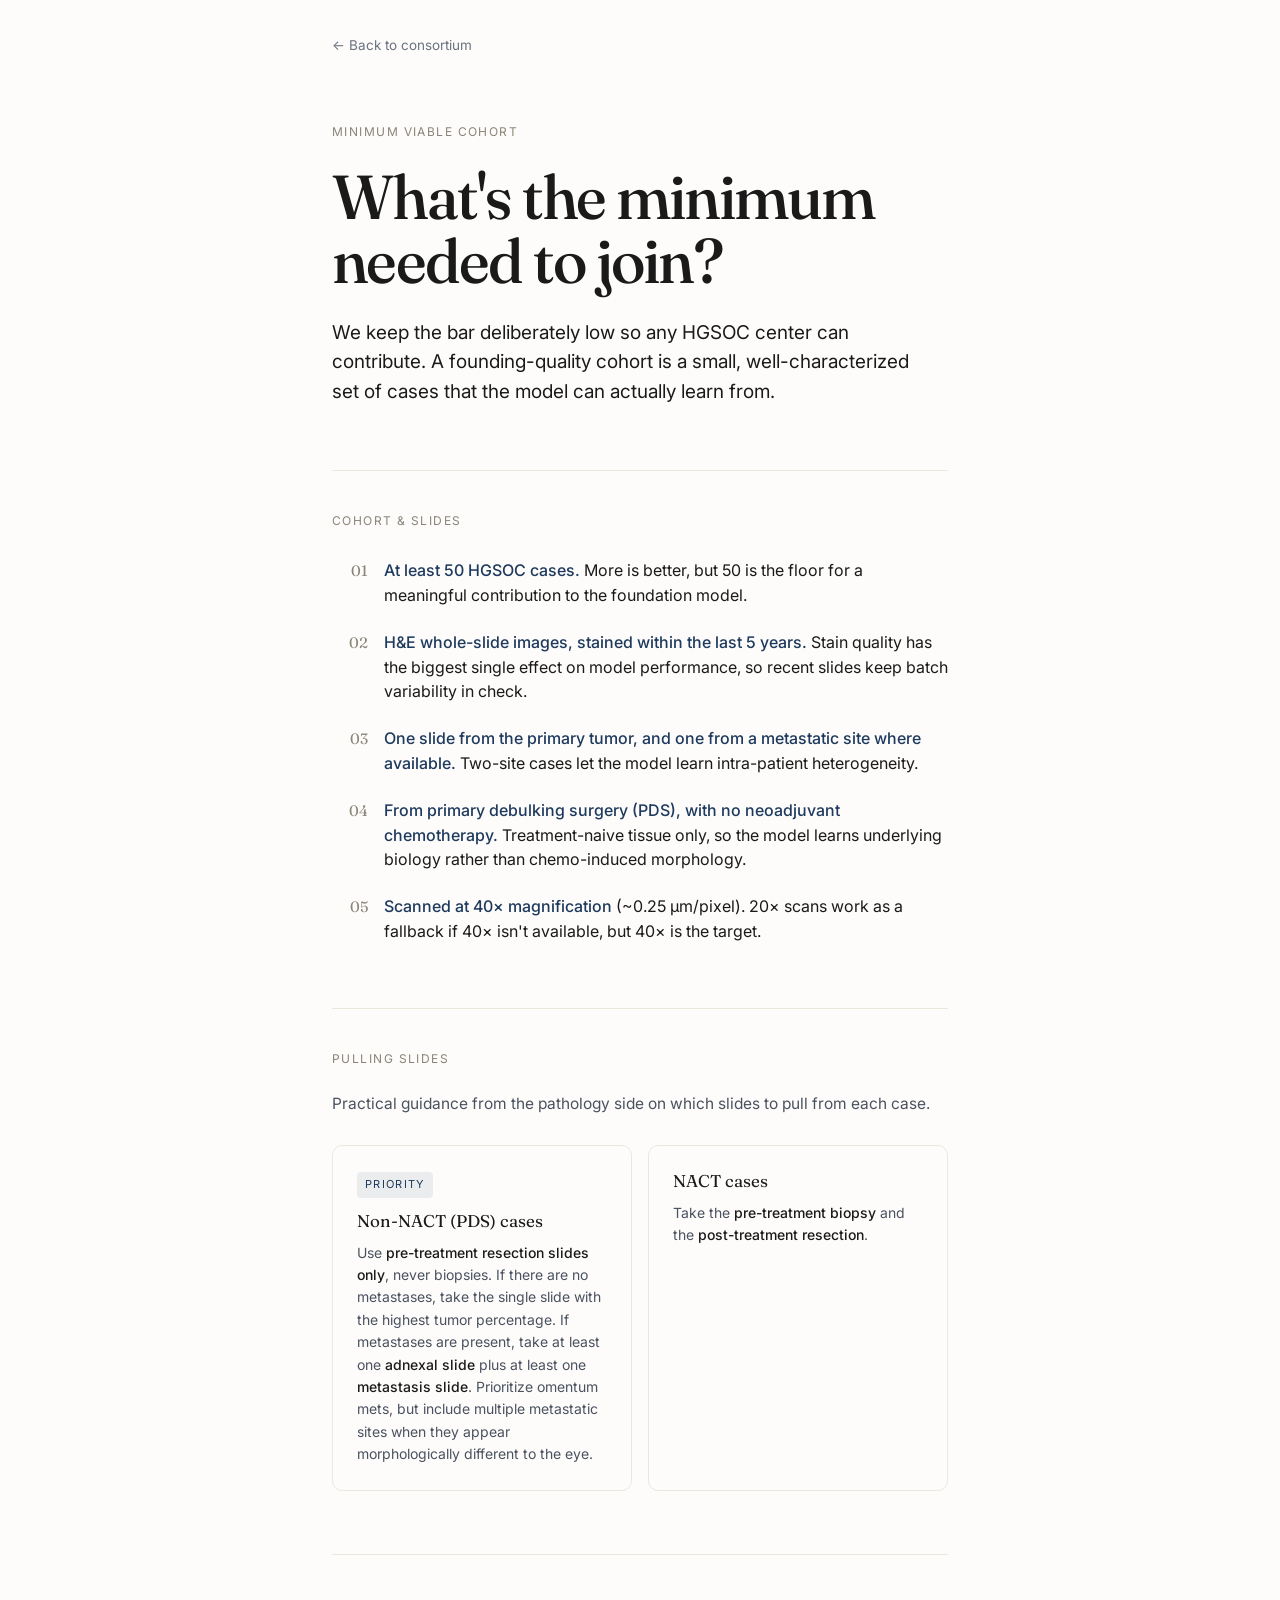
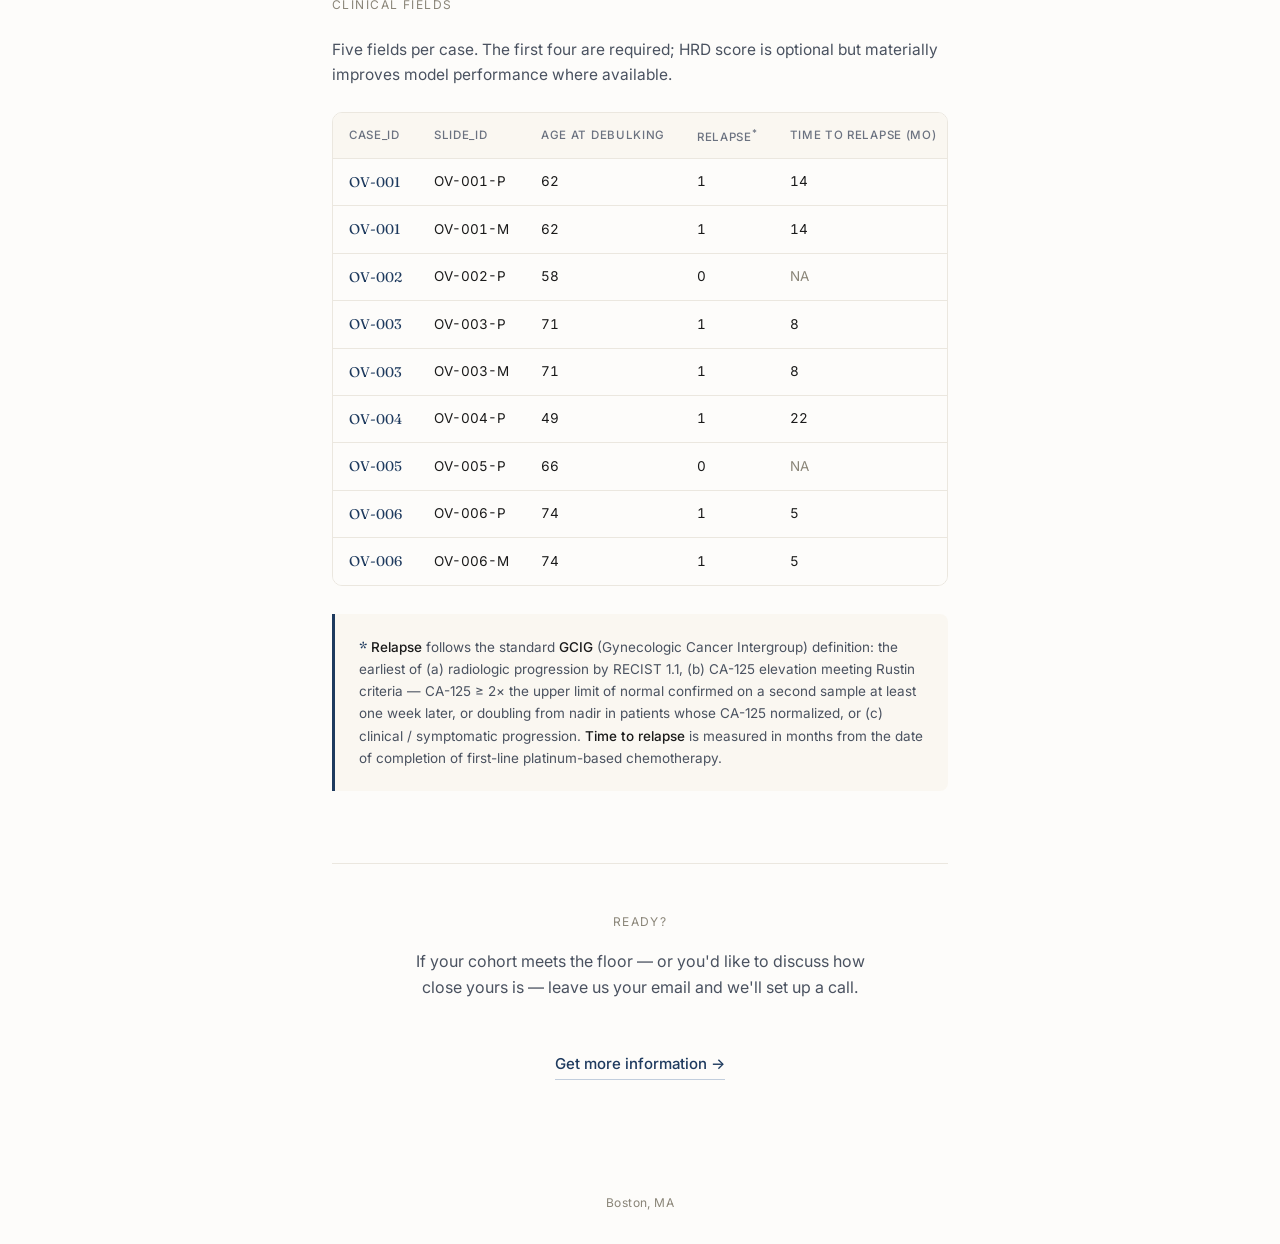
==== cohort.html @ 4947f951 "Add slide-selection guidance to cohort page New 'Pulling slides' section between cohort requirements" ====
<!DOCTYPE html>
<html lang="en">
<head>
  <meta charset="UTF-8" />
  <meta name="viewport" content="width=device-width, initial-scale=1.0" />
  <title>Minimum Viable Cohort · HGSOC Consortium</title>
  <link rel="preconnect" href="https://fonts.googleapis.com">
  <link rel="preconnect" href="https://fonts.gstatic.com" crossorigin>
  <link href="https://fonts.googleapis.com/css2?family=Fraunces:opsz,wght@9..144,400;9..144,500&family=Inter:wght@400;500&display=swap" rel="stylesheet">
  <link rel="stylesheet" href="assets/styles.css">
  <style>
    /* cohort.html — page-specific styles only; shared design lives in styles.css */

    .doc-top {
      padding-top: 32px;
      margin-bottom: 8px;
    }

    .back-link {
      display: inline-block;
      font-size: 13.5px;
      color: #6b7280;
      text-decoration: none;
      transition: color 0.15s ease;
    }

    .back-link:hover { color: #1a1a1a; }

    .doc-intro {
      padding-top: 56px;
    }

    .doc-intro h1 { margin-bottom: 24px; }

    .reqs {
      margin-top: 64px;
      padding-top: 40px;
      border-top: 1px solid #ebe7df;
    }

    .reqs-intro {
      margin-top: 14px;
      margin-bottom: 4px;
      font-size: 15.5px;
      color: #4a5260;
      line-height: 1.6;
    }

    .reqs-list {
      list-style: none;
      padding: 0;
      margin: 28px 0 0;
      display: flex;
      flex-direction: column;
      gap: 22px;
    }

    .req {
      display: grid;
      grid-template-columns: 36px 1fr;
      gap: 16px;
      align-items: baseline;
    }

    .req-num {
      font-family: 'Fraunces', Georgia, serif;
      font-size: 15px;
      color: #8a8578;
      text-align: right;
      line-height: 1.55;
    }

    .req-body {
      font-size: 16px;
      color: #1a1a1a;
      line-height: 1.55;
    }

    .req-body strong {
      font-weight: 500;
      color: #1e3a5e;
    }

    .table-wrap {
      margin-top: 24px;
      overflow-x: auto;
      border: 1px solid #ebe7df;
      border-radius: 10px;
      background: #fdfcfa;
    }

    .data-table {
      width: 100%;
      border-collapse: collapse;
      font-family: 'Inter', -apple-system, sans-serif;
      font-size: 13.5px;
    }

    .data-table th,
    .data-table td {
      padding: 12px 16px;
      text-align: left;
      border-bottom: 1px solid #ebe7df;
      white-space: nowrap;
    }

    .data-table th {
      font-weight: 500;
      color: #6b7280;
      background: #faf7f1;
      font-size: 11.5px;
      letter-spacing: 0.06em;
      text-transform: uppercase;
    }

    .data-table tbody tr:last-child td { border-bottom: none; }

    .data-table td {
      color: #1a1a1a;
      font-variant-numeric: tabular-nums;
    }

    .data-table .muted { color: #8a8578; }

    .data-table .case-cell {
      font-family: 'Fraunces', Georgia, serif;
      font-size: 14px;
      color: #1e3a5e;
    }

    .footnote {
      margin-top: 28px;
      padding: 22px 24px;
      background: #faf7f1;
      border-left: 3px solid #1e3a5e;
      border-radius: 0 8px 8px 0;
      font-size: 13.5px;
      color: #4a5260;
      line-height: 1.65;
    }

    .footnote-star {
      font-family: 'Fraunces', Georgia, serif;
      color: #1e3a5e;
      font-weight: 500;
      margin-right: 4px;
    }

    .footnote strong {
      color: #1a1a1a;
      font-weight: 500;
    }

    .end-cta {
      margin-top: 72px;
      padding-top: 48px;
      border-top: 1px solid #ebe7df;
      text-align: center;
    }

    .end-cta .partners-label {
      margin-bottom: 18px;
    }

    .end-cta p {
      font-size: 16px;
      color: #4a5260;
      max-width: 460px;
      margin: 0 auto 24px;
      line-height: 1.6;
    }

    /* Slide-selection cards */
    .guide-grid {
      display: grid;
      grid-template-columns: 1fr 1fr;
      gap: 16px;
      margin-top: 28px;
    }

    .guide {
      background: #fdfcfa;
      border: 1px solid #ebe7df;
      border-radius: 10px;
      padding: 24px;
      position: relative;
    }

    .guide-tag {
      display: inline-block;
      font-size: 11px;
      letter-spacing: 0.12em;
      text-transform: uppercase;
      color: #1e3a5e;
      background: rgba(30, 58, 94, 0.08);
      padding: 4px 8px;
      border-radius: 4px;
      margin-bottom: 12px;
    }

    .guide-title {
      font-family: 'Fraunces', Georgia, serif;
      font-size: 17px;
      color: #1a1a1a;
      margin-bottom: 10px;
      line-height: 1.3;
    }

    .guide-body {
      font-size: 14px;
      color: #4a5260;
      line-height: 1.6;
    }

    .guide-body strong {
      color: #1a1a1a;
      font-weight: 500;
    }

    @media (max-width: 600px) {
      .req { grid-template-columns: 28px 1fr; gap: 12px; }
      .data-table th,
      .data-table td { padding: 10px 12px; font-size: 12.5px; }
      .guide-grid { grid-template-columns: 1fr; }
    }
  </style>
</head>
<body>
  <main>
    <div class="doc-top">
      <a class="back-link" href="index.html">← Back to consortium</a>
    </div>

    <div class="doc-intro">
      <div class="partners-label">Minimum Viable Cohort</div>
      <h1>What's the minimum needed to join?</h1>
      <p class="lede">
        We keep the bar deliberately low so any HGSOC center can contribute. A founding-quality cohort is a small, well-characterized set of cases that the model can actually learn from.
      </p>
    </div>

    <div class="reqs reveal">
      <div class="partners-label">Cohort &amp; slides</div>
      <ul class="reqs-list">
        <li class="req">
          <span class="req-num">01</span>
          <span class="req-body"><strong>At least 50 HGSOC cases.</strong> More is better, but 50 is the floor for a meaningful contribution to the foundation model.</span>
        </li>
        <li class="req">
          <span class="req-num">02</span>
          <span class="req-body"><strong>H&amp;E whole-slide images, stained within the last 5 years.</strong> Stain quality has the biggest single effect on model performance, so recent slides keep batch variability in check.</span>
        </li>
        <li class="req">
          <span class="req-num">03</span>
          <span class="req-body"><strong>One slide from the primary tumor, and one from a metastatic site where available.</strong> Two-site cases let the model learn intra-patient heterogeneity.</span>
        </li>
        <li class="req">
          <span class="req-num">04</span>
          <span class="req-body"><strong>From primary debulking surgery (PDS), with no neoadjuvant chemotherapy.</strong> Treatment-naive tissue only, so the model learns underlying biology rather than chemo-induced morphology.</span>
        </li>
        <li class="req">
          <span class="req-num">05</span>
          <span class="req-body"><strong>Scanned at 40× magnification</strong> (~0.25 µm/pixel). 20× scans work as a fallback if 40× isn't available, but 40× is the target.</span>
        </li>
      </ul>
    </div>

    <div class="reqs reveal">
      <div class="partners-label">Pulling slides</div>
      <p class="reqs-intro">
        Practical guidance from the pathology side on which slides to pull from each case.
      </p>
      <div class="guide-grid">
        <div class="guide">
          <div class="guide-tag">Priority</div>
          <div class="guide-title">Non-NACT (PDS) cases</div>
          <div class="guide-body">
            Use <strong>pre-treatment resection slides only</strong>, never biopsies. If there are no metastases, take the single slide with the highest tumor percentage. If metastases are present, take at least one <strong>adnexal slide</strong> plus at least one <strong>metastasis slide</strong>. Prioritize omentum mets, but include multiple metastatic sites when they appear morphologically different to the eye.
          </div>
        </div>
        <div class="guide">
          <div class="guide-title">NACT cases</div>
          <div class="guide-body">
            Take the <strong>pre-treatment biopsy</strong> and the <strong>post-treatment resection</strong>.
          </div>
        </div>
      </div>
    </div>

    <div class="reqs reveal">
      <div class="partners-label">Clinical fields</div>
      <p class="reqs-intro">
        Five fields per case. The first four are required; HRD score is optional but materially improves model performance where available.
      </p>
      <div class="table-wrap">
        <table class="data-table">
          <thead>
            <tr>
              <th>case_id</th>
              <th>slide_id</th>
              <th>age at debulking</th>
              <th>relapse<sup>*</sup></th>
              <th>time to relapse (mo)</th>
              <th>HRD score</th>
            </tr>
          </thead>
          <tbody>
            <tr><td class="case-cell">OV-001</td><td>OV-001-P</td><td>62</td><td>1</td><td>14</td><td>72</td></tr>
            <tr><td class="case-cell">OV-001</td><td>OV-001-M</td><td>62</td><td>1</td><td>14</td><td>72</td></tr>
            <tr><td class="case-cell">OV-002</td><td>OV-002-P</td><td>58</td><td>0</td><td class="muted">NA</td><td>41</td></tr>
            <tr><td class="case-cell">OV-003</td><td>OV-003-P</td><td>71</td><td>1</td><td>8</td><td>65</td></tr>
            <tr><td class="case-cell">OV-003</td><td>OV-003-M</td><td>71</td><td>1</td><td>8</td><td>65</td></tr>
            <tr><td class="case-cell">OV-004</td><td>OV-004-P</td><td>49</td><td>1</td><td>22</td><td>88</td></tr>
            <tr><td class="case-cell">OV-005</td><td>OV-005-P</td><td>66</td><td>0</td><td class="muted">NA</td><td>18</td></tr>
            <tr><td class="case-cell">OV-006</td><td>OV-006-P</td><td>74</td><td>1</td><td>5</td><td class="muted">—</td></tr>
            <tr><td class="case-cell">OV-006</td><td>OV-006-M</td><td>74</td><td>1</td><td>5</td><td class="muted">—</td></tr>
          </tbody>
        </table>
      </div>
      <div class="footnote">
        <span class="footnote-star">*</span><strong>Relapse</strong> follows the standard <strong>GCIG</strong> (Gynecologic Cancer Intergroup) definition: the earliest of (a) radiologic progression by RECIST 1.1, (b) CA-125 elevation meeting Rustin criteria — CA-125 ≥ 2× the upper limit of normal confirmed on a second sample at least one week later, or doubling from nadir in patients whose CA-125 normalized, or (c) clinical / symptomatic progression. <strong>Time to relapse</strong> is measured in months from the date of completion of first-line platinum-based chemotherapy.
      </div>
    </div>

    <div class="end-cta reveal">
      <div class="partners-label">Ready?</div>
      <p>If your cohort meets the floor — or you'd like to discuss how close yours is — leave us your email and we'll set up a call.</p>
      <a class="section-cta" href="index.html#join">Get more information →</a>
    </div>
  </main>

  <footer>Boston, MA</footer>

  <script>
    // Re-use the reveal-on-scroll behavior from the main page.
    (function() {
      var targets = document.querySelectorAll('.reveal');
      var prefersReduced = window.matchMedia('(prefers-reduced-motion: reduce)').matches;
      if (!('IntersectionObserver' in window) || prefersReduced) {
        targets.forEach(function(el) { el.classList.add('in'); });
        return;
      }
      var io = new IntersectionObserver(function(entries) {
        entries.forEach(function(entry) {
          if (entry.isIntersecting) {
            entry.target.classList.add('in');
            io.unobserve(entry.target);
          }
        });
      }, { rootMargin: '0px 0px -8% 0px', threshold: 0.08 });
      targets.forEach(function(el) { io.observe(el); });
    })();
  </script>
</body>
</html>
---- assets/styles.css ----
* { box-sizing: border-box; margin: 0; padding: 0; }

html { scroll-behavior: smooth; }

body {
  font-family: 'Inter', -apple-system, sans-serif;
  background: #fdfcfa;
  color: #1a1a1a;
  line-height: 1.6;
  -webkit-font-smoothing: antialiased;
  min-height: 100vh;
  display: flex;
  flex-direction: column;
}

main {
  flex: 1;
  max-width: 680px;
  margin: 0 auto;
  padding: 0 32px 80px;
  width: 100%;
}

/* Full-bleed hero: clean text on a plain background */
.hero-full {
  position: relative;
  width: 100vw;
  left: 50%;
  margin-left: -50vw;
  padding: 128px 32px 64px;
  margin-bottom: 24px;
}

.hero-content {
  max-width: 680px;
  margin: 0 auto;
}

/* Full-bleed email signup with animated H&E video background */
.signup-full {
  position: relative;
  width: 100vw;
  left: 50%;
  margin-left: -50vw;
  margin-top: 72px;
  padding: 96px 32px 104px;
  overflow: hidden;
  isolation: isolate;
}

.signup-video {
  position: absolute;
  inset: 0;
  width: 100%;
  height: 100%;
  object-fit: cover;
  z-index: 0;
  pointer-events: none;
}

.signup-fade {
  position: absolute;
  inset: 0;
  /* soft scrim: fades the H&E video back like the original hero */
  background:
    radial-gradient(ellipse 75% 85% at center,
      rgba(253, 252, 250, 0.55) 0%,
      rgba(253, 252, 250, 0.80) 40%,
      rgba(253, 252, 250, 0.96) 75%,
      #fdfcfa 100%);
  z-index: 1;
  pointer-events: none;
}

.signup-content {
  max-width: 680px;
  margin: 0 auto;
  position: relative;
  z-index: 2;
  text-align: center;
}

.signup-hook {
  font-family: 'Fraunces', Georgia, serif;
  font-weight: 500;
  font-size: clamp(28px, 4vw, 38px);
  line-height: 1.15;
  letter-spacing: -0.02em;
  color: #1a1a1a;
  margin: 14px 0 12px;
}

.signup-sub {
  font-size: 16px;
  color: #4a5260;
  max-width: 460px;
  margin: 0 auto 28px;
}

.signup-form {
  display: flex;
  gap: 10px;
  max-width: 480px;
  margin: 0 auto;
}

.signup-form input[type="email"] {
  flex: 1;
  font-family: 'Inter', -apple-system, sans-serif;
  font-size: 15px;
  padding: 14px 16px;
  border: 1px solid #d4d0c8;
  border-radius: 8px;
  background: #fdfcfa;
  color: #1a1a1a;
  outline: none;
  transition: border-color 0.15s ease;
}

.signup-form input[type="email"]:focus {
  border-color: #1e3a5e;
}

.signup-form button {
  font-family: 'Inter', -apple-system, sans-serif;
  font-size: 15px;
  font-weight: 500;
  padding: 14px 22px;
  border: none;
  border-radius: 8px;
  background: #1e3a5e;
  color: #fdfcfa;
  cursor: pointer;
  white-space: nowrap;
  transition: opacity 0.15s ease;
}

.signup-form button:hover { opacity: 0.85; }

.signup-thanks {
  display: none;
  font-family: 'Fraunces', Georgia, serif;
  font-style: italic;
  font-size: 19px;
  color: #1e3a5e;
}

.signup-form.sent { display: none; }
.signup-form.sent + .signup-thanks { display: block; }

@media (max-width: 600px) {
  .signup-form { flex-direction: column; }
}

/* Scroll-reveal animations */
.reveal {
  opacity: 0;
  transform: translateY(24px);
  transition: opacity 0.8s cubic-bezier(0.2, 0.65, 0.3, 1), transform 0.8s cubic-bezier(0.2, 0.65, 0.3, 1);
  will-change: opacity, transform;
}

.reveal.in {
  opacity: 1;
  transform: translateY(0);
}

@keyframes fadeUp {
  from { opacity: 0; transform: translateY(18px); }
  to { opacity: 1; transform: translateY(0); }
}

/* Staggered children inside any revealed grid */
.reveal.in :where(.partners-grid, .stats-grid, .timeline-track, .ways-grid, .team-grid, .why-stack) > * {
  animation: fadeUp 0.7s cubic-bezier(0.2, 0.65, 0.3, 1) both;
}
.reveal.in :where(.partners-grid, .stats-grid, .timeline-track, .ways-grid, .team-grid, .why-stack) > :nth-child(1) { animation-delay: 0.05s; }
.reveal.in :where(.partners-grid, .stats-grid, .timeline-track, .ways-grid, .team-grid, .why-stack) > :nth-child(2) { animation-delay: 0.14s; }
.reveal.in :where(.partners-grid, .stats-grid, .timeline-track, .ways-grid, .team-grid, .why-stack) > :nth-child(3) { animation-delay: 0.23s; }
.reveal.in :where(.partners-grid, .stats-grid, .timeline-track, .ways-grid, .team-grid, .why-stack) > :nth-child(4) { animation-delay: 0.32s; }
.reveal.in :where(.partners-grid, .stats-grid, .timeline-track, .ways-grid, .team-grid, .why-stack) > :nth-child(5) { animation-delay: 0.41s; }
.reveal.in :where(.partners-grid, .stats-grid, .timeline-track, .ways-grid, .team-grid, .why-stack) > :nth-child(6) { animation-delay: 0.50s; }

/* Chart bars grow from 0 when the .why section reveals */
.reveal.in .bar {
  width: var(--w, 0);
}

@media (prefers-reduced-motion: reduce) {
  .reveal { opacity: 1; transform: none; transition: none; }
  .reveal.in :where(.partners-grid, .stats-grid, .timeline-track, .ways-grid, .team-grid, .why-stack) > * { animation: none; }
  .bar { width: var(--w, 0); transition: none; }
}

h1 {
  font-family: 'Fraunces', Georgia, serif;
  font-weight: 500;
  font-size: clamp(40px, 6.6vw, 62px);
  line-height: 1.04;
  letter-spacing: -0.028em;
  margin-bottom: 36px;
}

h1 em {
  font-style: italic;
  color: #1e3a5e;
  font-weight: 500;
}

.lede {
  font-size: 19px;
  color: #1a1a1a;
  line-height: 1.55;
  margin-bottom: 20px;
  max-width: 600px;
}

p {
  font-size: 17px;
  color: #4a5260;
  margin-bottom: 20px;
}

p a {
  color: #1a1a1a;
  text-decoration: underline;
  text-decoration-color: #d4d0c8;
  text-underline-offset: 3px;
  transition: text-decoration-color 0.15s ease;
}

p a:hover { text-decoration-color: #1a1a1a; }

.impact {
  margin-top: 64px;
  padding-top: 40px;
  border-top: 1px solid #ebe7df;
}

.chart {
  margin-top: 24px;
}

.bar-row {
  display: grid;
  grid-template-columns: 160px 1fr;
  align-items: center;
  gap: 20px;
  margin-bottom: 14px;
}

.bar-label {
  font-size: 14px;
  color: #4a5260;
  text-align: right;
}

.bar-track {
  position: relative;
  height: 32px;
  background: #f4f0e8;
  border-radius: 4px;
  display: flex;
  align-items: center;
}

.bar {
  height: 100%;
  border-radius: 4px;
  width: 0;
  transition: width 0.9s cubic-bezier(0.2, 0.65, 0.3, 1) 0.3s;
}

.bar-good { background: #1e3a5e; }
.bar-bad { background: #b8534a; }

.bar-value {
  position: absolute;
  right: 12px;
  font-family: 'Fraunces', Georgia, serif;
  font-size: 15px;
  color: #1a1a1a;
}

.chart-caption {
  margin-top: 20px;
  font-size: 14px;
  color: #6b7280;
  font-style: italic;
  line-height: 1.55;
}

.chart-caption em {
  color: #1a1a1a;
  font-style: normal;
  font-weight: 500;
}

.partners {
  margin-top: 64px;
  padding-top: 40px;
  border-top: 1px solid #ebe7df;
}

.partners-label {
  font-size: 12px;
  letter-spacing: 0.12em;
  text-transform: uppercase;
  color: #8a8578;
  margin-bottom: 24px;
}

.partners-grid {
  display: grid;
  grid-template-columns: repeat(3, 1fr);
  gap: 1px;
  background: #ebe7df;
  border: 1px solid #ebe7df;
  border-radius: 10px;
  overflow: hidden;
}

.partner {
  background: #fdfcfa;
  padding: 28px 20px;
  display: flex;
  flex-direction: column;
  align-items: center;
  justify-content: center;
  text-align: center;
  min-height: 110px;
  transition: background 0.2s ease;
}

.partner:hover { background: #f7f3ea; }

.partner-name {
  font-family: 'Fraunces', Georgia, serif;
  font-size: 16px;
  color: #1a1a1a;
  line-height: 1.25;
}

.partner-sub {
  font-size: 12px;
  color: #8a8578;
  margin-top: 4px;
}

/* Institution logos — normalized into a uniform bounding box.
   mix-blend-mode: multiply drops the white box on logos that ship
   without transparency (e.g. OHSU Knight) against the cream cards. */
.partner-logo {
  max-width: 100%;
  max-height: 46px;
  width: auto;
  height: auto;
  object-fit: contain;
  mix-blend-mode: multiply;
}

/* Text fallback shown when a logo file isn't present yet */
.partner-fallback {
  font-family: 'Fraunces', Georgia, serif;
  font-size: 16px;
  color: #1a1a1a;
  line-height: 1.25;
  text-align: center;
}

@media (max-width: 600px) {
  .partners-grid { grid-template-columns: repeat(2, 1fr); }
}

.brand {
  margin-bottom: 56px;
}

.brand-name {
  font-family: 'Fraunces', Georgia, serif;
  font-weight: 500;
  font-size: 22px;
  letter-spacing: 0.14em;
  color: #1a1a1a;
}

.brand-meaning {
  font-family: 'Fraunces', Georgia, serif;
  font-style: italic;
  font-size: 13px;
  color: #8a8578;
  margin-top: 4px;
}

.stats {
  margin-top: 64px;
  padding-top: 40px;
  border-top: 1px solid #ebe7df;
}

.stats-grid {
  display: grid;
  grid-template-columns: repeat(3, 1fr);
  gap: 16px;
  margin-top: 24px;
}

.stat {
  background: #fdfcfa;
  border: 1px solid #ebe7df;
  border-radius: 10px;
  padding: 32px 20px;
  text-align: center;
}

.stat-value {
  font-family: 'Fraunces', Georgia, serif;
  font-weight: 400;
  font-size: 38px;
  line-height: 1;
  color: #1a1a1a;
  margin-bottom: 10px;
  letter-spacing: -0.01em;
}

.stat-target {
  font-size: 20px;
  color: #8a8578;
  margin-left: 4px;
}

.stat-label {
  font-size: 13px;
  color: #6b7280;
  line-height: 1.45;
  margin-bottom: 16px;
}

.stat-bar {
  height: 3px;
  background: #ebe7df;
  border-radius: 100px;
  overflow: hidden;
  margin-top: auto;
}

.stat-bar-fill {
  height: 100%;
  width: 0;
  background: #1e3a5e;
  border-radius: 100px;
  transition: width 1.4s cubic-bezier(0.2, 0.65, 0.3, 1) 0.5s;
}

.reveal.in .stat-bar-fill {
  width: var(--pct, 0);
}

.stat {
  display: flex;
  flex-direction: column;
}

/* Larger variant used by "Why join" metrics */
.why-metrics .stat {
  padding: 44px 24px;
  align-items: flex-start;
  text-align: left;
}

.why-metrics .stat-value {
  font-size: clamp(44px, 7vw, 58px);
  margin-bottom: 14px;
}

.why-metrics .stat-target {
  font-size: 24px;
}

.why-metrics .stat-label {
  font-size: 14px;
  line-height: 1.5;
  max-width: 220px;
  margin-bottom: 0;
}

@media (max-width: 600px) {
  .stats-grid { grid-template-columns: 1fr; }
}

.timeline {
  margin-top: 64px;
  padding-top: 40px;
  border-top: 1px solid #ebe7df;
}

.timeline-track {
  display: grid;
  grid-template-columns: repeat(3, 1fr);
  gap: 16px;
  margin-top: 40px;
  position: relative;
}

.timeline-track::before {
  content: '';
  position: absolute;
  top: 50px;
  left: 16.67%;
  right: 16.67%;
  height: 2px;
  background: #d4d0c8;
  z-index: 0;
}

.milestone {
  display: flex;
  flex-direction: column;
  align-items: center;
  text-align: center;
  position: relative;
}

.milestone-year {
  font-family: 'Fraunces', Georgia, serif;
  font-size: 28px;
  line-height: 1;
  color: #1a1a1a;
  margin-bottom: 18px;
}

.milestone-dot {
  width: 14px;
  height: 14px;
  border-radius: 50%;
  background: #1e3a5e;
  border: 3px solid #fdfcfa;
  box-shadow: 0 0 0 1px #d4d0c8;
  margin-bottom: 20px;
  position: relative;
  z-index: 1;
}

.milestone-title {
  font-family: 'Fraunces', Georgia, serif;
  font-size: 16px;
  color: #1a1a1a;
  margin-bottom: 8px;
  line-height: 1.3;
}

.milestone-desc {
  font-size: 13.5px;
  color: #4a5260;
  line-height: 1.55;
  max-width: 220px;
}

@media (max-width: 600px) {
  .timeline-track {
    grid-template-columns: 1fr;
    gap: 32px;
  }
  .timeline-track::before { display: none; }
}

.why {
  margin-top: 64px;
  padding-top: 40px;
  border-top: 1px solid #ebe7df;
}

.why-stack {
  display: flex;
  flex-direction: column;
  gap: 40px;
  margin-top: 32px;
}

.why-block {
  display: flex;
  flex-direction: column;
}

.why-lead {
  font-size: 12px;
  letter-spacing: 0.12em;
  text-transform: uppercase;
  color: #8a8578;
  margin-bottom: 12px;
}

.why-hook {
  font-family: 'Fraunces', Georgia, serif;
  font-weight: 500;
  font-size: clamp(22px, 3vw, 28px);
  line-height: 1.22;
  color: #1a1a1a;
  letter-spacing: -0.015em;
  margin-bottom: 14px;
}

.why-body {
  font-size: 15.5px;
  color: #4a5260;
  line-height: 1.6;
}

.why-chart {
  margin-top: 24px;
}

.why-closer {
  margin-top: 16px;
  padding: 28px 0 4px;
  border-top: 1px solid #ebe7df;
  font-family: 'Fraunces', Georgia, serif;
  font-size: 20px;
  font-style: italic;
  color: #1e3a5e;
  text-align: center;
  letter-spacing: -0.005em;
}

/* Per-section call-to-action linking down to the email form */
.section-cta {
  display: inline-block;
  margin-top: 28px;
  font-family: 'Inter', -apple-system, sans-serif;
  font-size: 15px;
  font-weight: 500;
  color: #1e3a5e;
  text-decoration: none;
  border-bottom: 1px solid #c2cedd;
  padding-bottom: 3px;
  transition: border-color 0.15s ease;
}

.section-cta:hover { border-color: #1e3a5e; }

.cta-center { text-align: center; }

.sponsors {
  margin-top: 64px;
  padding-top: 40px;
  border-top: 1px solid #ebe7df;
}

.sponsors-row {
  display: flex;
  flex-wrap: wrap;
  align-items: center;
  gap: 14px 32px;
  margin-top: 20px;
}

.sponsor {
  font-family: 'Fraunces', Georgia, serif;
  font-size: 15px;
  color: #6b7280;
  letter-spacing: 0.01em;
}

.team {
  margin-top: 64px;
  padding-top: 40px;
  border-top: 1px solid #ebe7df;
}

.team-grid {
  display: grid;
  grid-template-columns: repeat(3, 1fr);
  gap: 16px;
  margin-top: 24px;
}

.member {
  background: #fdfcfa;
  border: 1px solid #ebe7df;
  border-radius: 10px;
  padding: 28px 20px;
  text-align: center;
}

.member-photo {
  width: 88px;
  height: 88px;
  border-radius: 50%;
  margin: 0 auto 16px;
  background: #f4f0e8;
  display: flex;
  align-items: center;
  justify-content: center;
  font-family: 'Fraunces', Georgia, serif;
  font-size: 28px;
  color: #8a8578;
  overflow: hidden;
}

.member-photo img {
  width: 100%;
  height: 100%;
  object-fit: cover;
  display: block;
}

.member-name {
  font-family: 'Fraunces', Georgia, serif;
  font-size: 17px;
  color: #1a1a1a;
  margin-bottom: 4px;
}

.member-role {
  font-size: 13px;
  color: #6b7280;
}

@media (max-width: 600px) {
  .team-grid { grid-template-columns: 1fr; }
}

.ways {
  margin-top: 64px;
  padding-top: 40px;
  border-top: 1px solid #ebe7df;
}

.ways-grid {
  display: grid;
  grid-template-columns: repeat(3, 1fr);
  gap: 16px;
  margin-top: 24px;
}

.way {
  display: flex;
  flex-direction: column;
  padding: 24px;
  background: #fdfcfa;
  border: 1px solid #ebe7df;
  border-radius: 10px;
  text-decoration: none;
  color: inherit;
  transition: border-color 0.15s ease, transform 0.15s ease;
}

.way:hover {
  border-color: #1a1a1a;
  transform: translateY(-2px);
}

.way-num {
  font-family: 'Fraunces', Georgia, serif;
  font-size: 13px;
  color: #8a8578;
  margin-bottom: 12px;
}

.way-title {
  font-family: 'Fraunces', Georgia, serif;
  font-size: 19px;
  line-height: 1.25;
  margin-bottom: 10px;
  color: #1a1a1a;
}

.way-desc {
  font-size: 14px;
  color: #4a5260;
  line-height: 1.55;
  flex: 1;
  margin-bottom: 16px;
}

.way-link {
  font-size: 13px;
  color: #1a1a1a;
  font-weight: 500;
}

@media (max-width: 600px) {
  .ways-grid { grid-template-columns: 1fr; }
}

.contact {
  margin-top: 64px;
  padding-top: 40px;
  border-top: 1px solid #ebe7df;
}

.contact a {
  font-family: 'Fraunces', Georgia, serif;
  font-size: 22px;
  color: #1a1a1a;
  text-decoration: none;
  border-bottom: 1px solid #1a1a1a;
  padding-bottom: 2px;
  transition: opacity 0.15s ease;
}

.contact a:hover { opacity: 0.6; }

footer {
  padding: 32px;
  text-align: center;
  font-size: 12px;
  color: #8a8578;
  letter-spacing: 0.04em;
}

@media (max-width: 600px) {
  main { padding: 80px 24px 40px; }
}

/* Evidence / publications */
.evidence {
  margin-top: 64px;
  padding-top: 40px;
  border-top: 1px solid #ebe7df;
}

.pubs-list {
  display: flex;
  flex-direction: column;
  gap: 12px;
}

.pub {
  display: grid;
  grid-template-columns: auto 1fr auto;
  align-items: center;
  gap: 24px;
  padding: 20px 24px;
  background: #fdfcfa;
  border: 1px solid #ebe7df;
  border-radius: 10px;
  text-decoration: none;
  color: inherit;
  transition: border-color 0.15s ease, transform 0.15s ease;
}

.pub:hover {
  border-color: #1a1a1a;
  transform: translateY(-2px);
}

.pub-meta {
  font-family: 'Fraunces', Georgia, serif;
  font-size: 13px;
  color: #8a8578;
  white-space: nowrap;
}

.pub-title {
  font-family: 'Fraunces', Georgia, serif;
  font-size: 16px;
  color: #1a1a1a;
  line-height: 1.35;
}

.pub-link {
  font-size: 13px;
  color: #1a1a1a;
  font-weight: 500;
  white-space: nowrap;
}

@media (max-width: 600px) {
  .pub {
    grid-template-columns: 1fr;
    gap: 8px;
  }
}

/* Governance / how we work */
.governance {
  margin-top: 64px;
  padding-top: 40px;
  border-top: 1px solid #ebe7df;
}

.gov-grid {
  display: grid;
  grid-template-columns: repeat(3, 1fr);
  gap: 16px;
  margin-top: 24px;
}

.gov {
  background: #fdfcfa;
  border: 1px solid #ebe7df;
  border-radius: 10px;
  padding: 24px;
}

.gov-title {
  font-family: 'Fraunces', Georgia, serif;
  font-size: 17px;
  color: #1a1a1a;
  margin-bottom: 10px;
  line-height: 1.3;
}

.gov-body {
  font-size: 14px;
  color: #4a5260;
  line-height: 1.55;
}

@media (max-width: 600px) {
  .gov-grid { grid-template-columns: 1fr; }
}
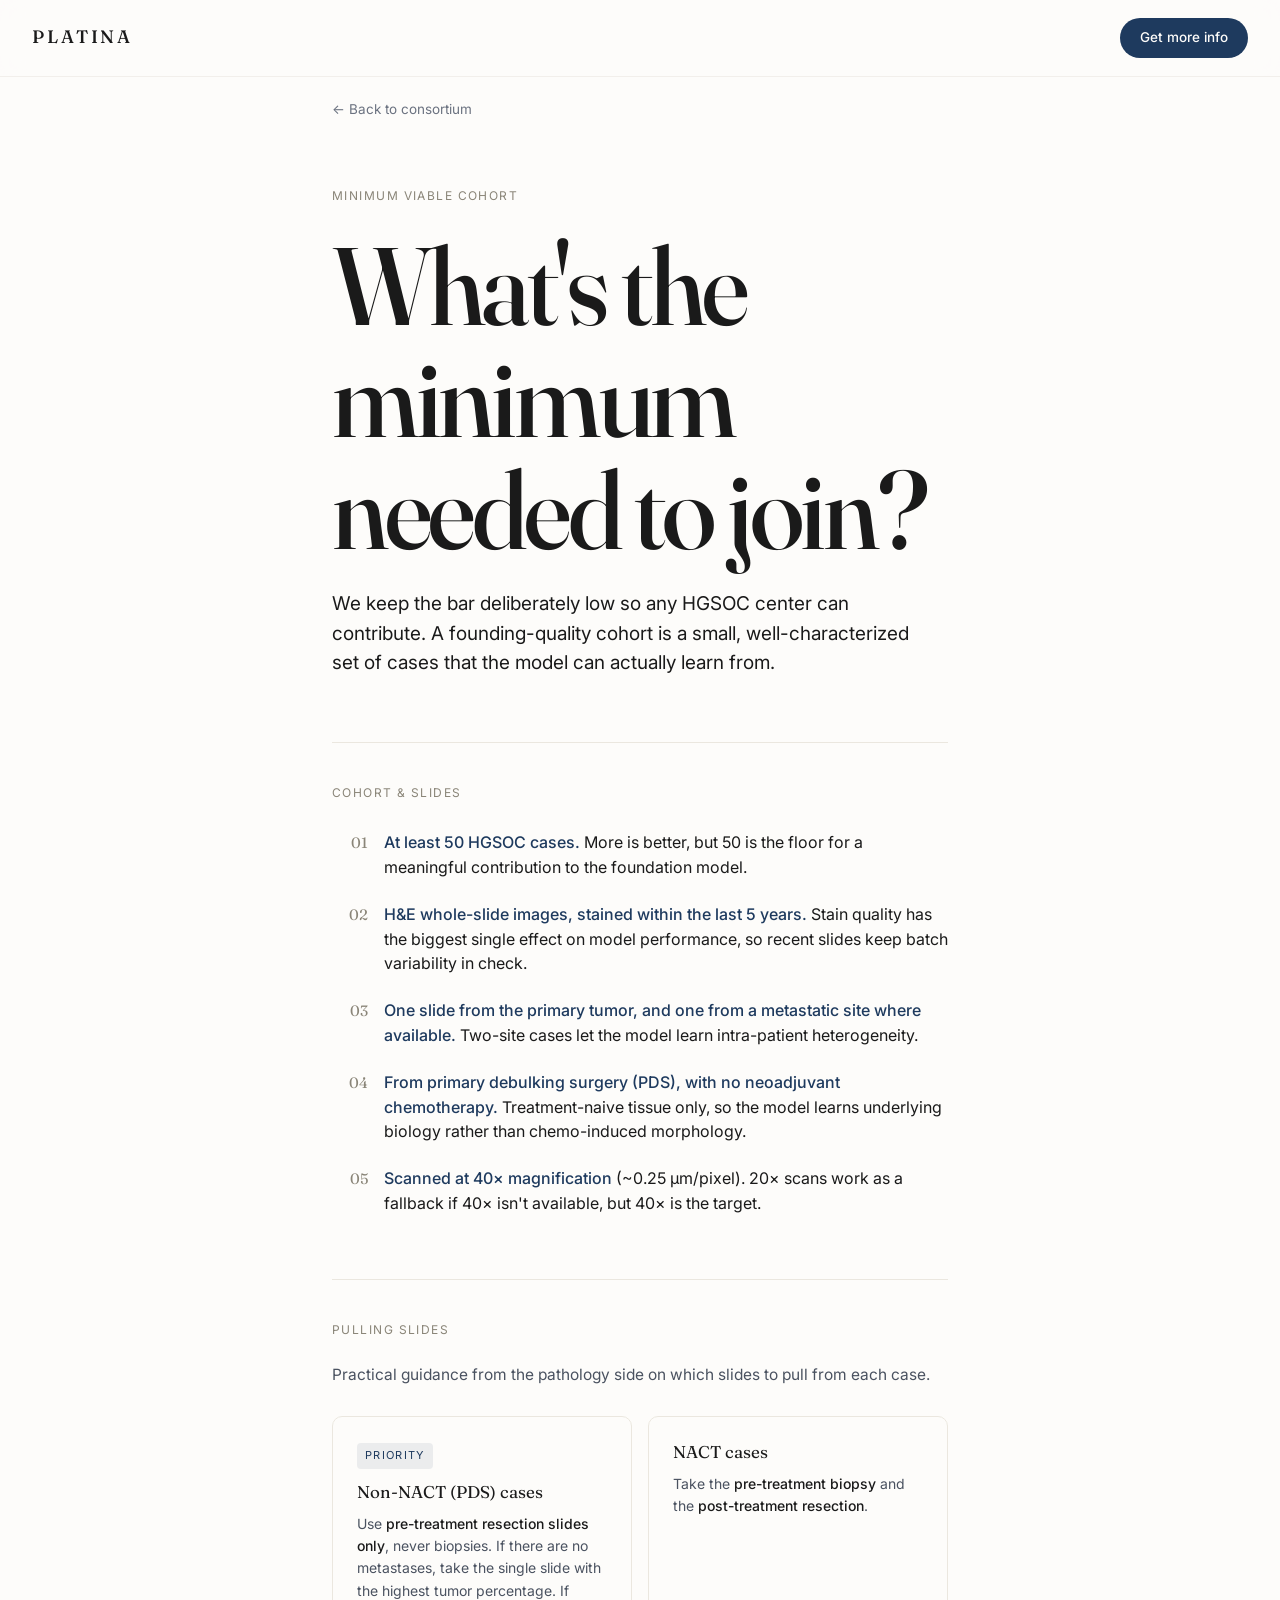
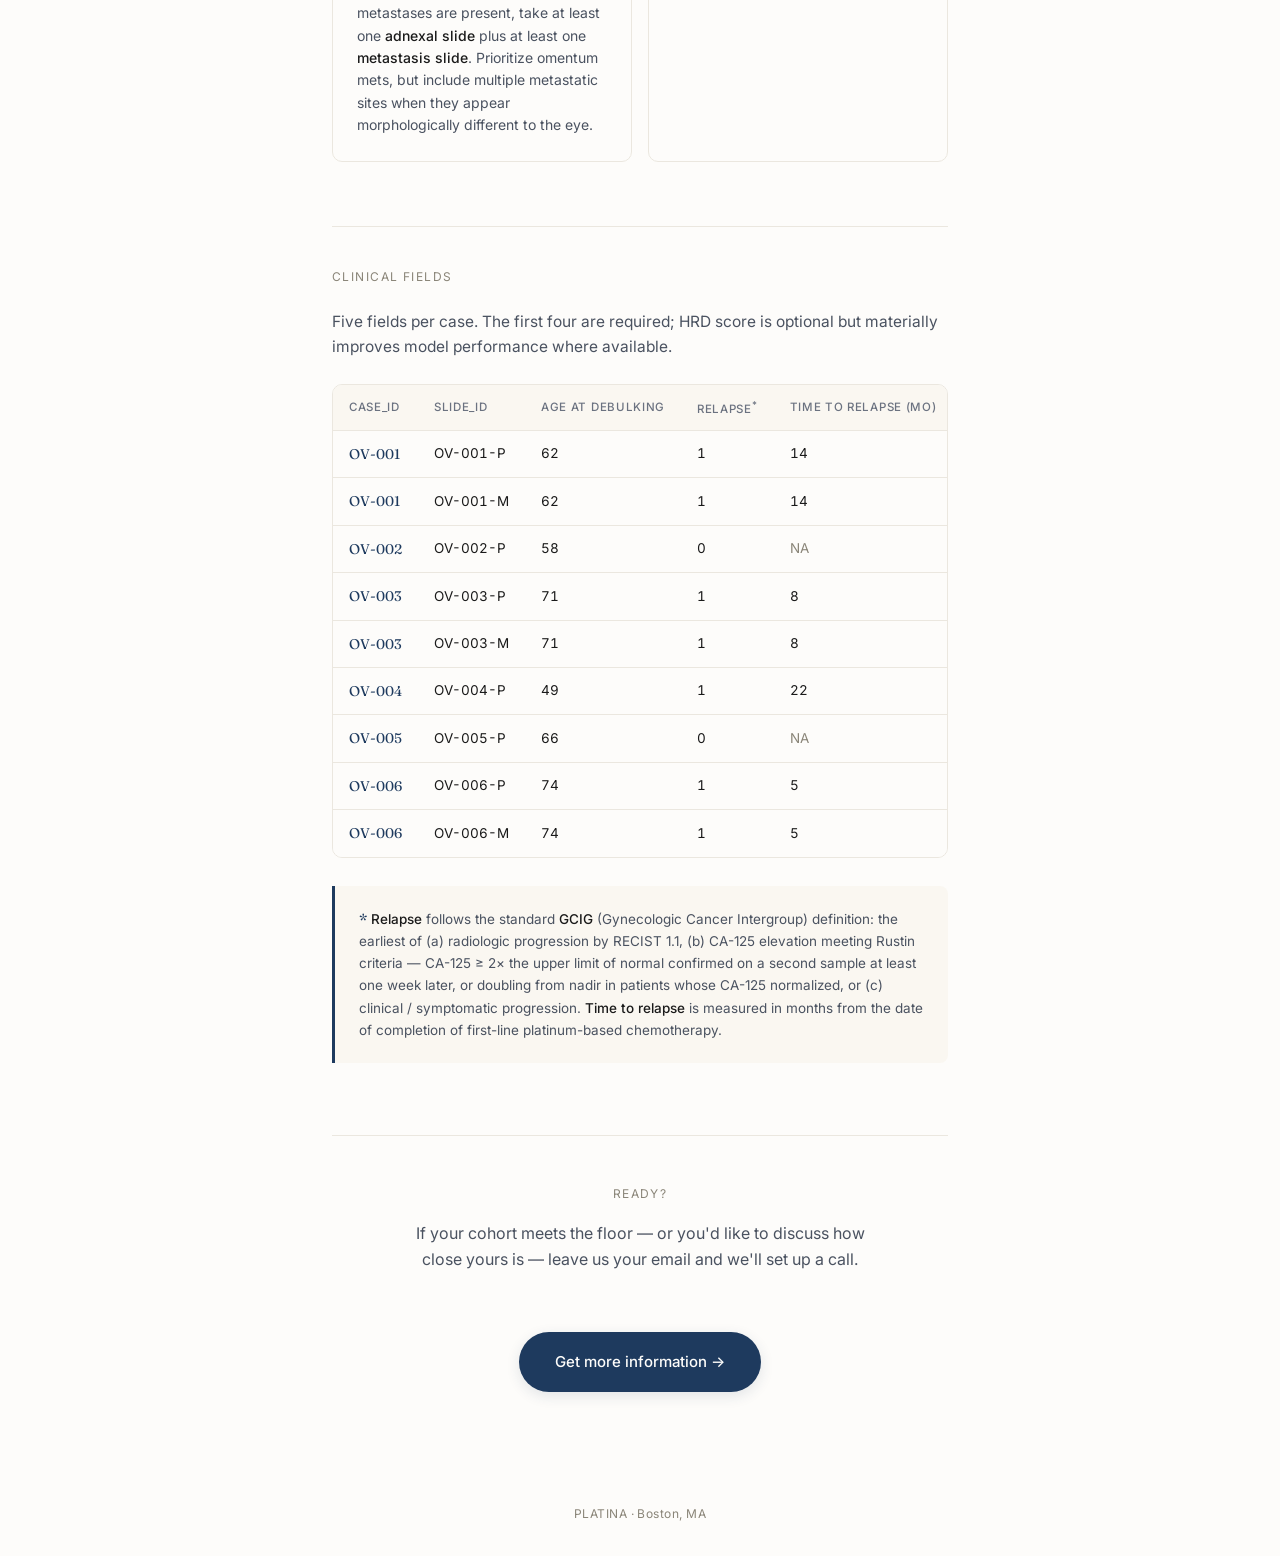
==== commit 59636924: "Restore PLATINA brand and apply Phantom-style fold layout Pick PLATINA as the consortium name and re" ====
--- a/cohort.html
+++ b/cohort.html
@@ -3,7 +3,7 @@
 <head>
   <meta charset="UTF-8" />
   <meta name="viewport" content="width=device-width, initial-scale=1.0" />
-  <title>Minimum Viable Cohort · HGSOC Consortium</title>
+  <title>Minimum Viable Cohort · PLATINA</title>
   <link rel="preconnect" href="https://fonts.googleapis.com">
   <link rel="preconnect" href="https://fonts.gstatic.com" crossorigin>
   <link href="https://fonts.googleapis.com/css2?family=Fraunces:opsz,wght@9..144,400;9..144,500&family=Inter:wght@400;500&display=swap" rel="stylesheet">
@@ -12,7 +12,7 @@
     /* cohort.html — page-specific styles only; shared design lives in styles.css */
 
     .doc-top {
-      padding-top: 32px;
+      padding-top: 96px;
       margin-bottom: 8px;
     }
 
@@ -226,6 +226,11 @@
   </style>
 </head>
 <body>
+  <header class="site-nav">
+    <a class="brand-name" href="index.html">PLATINA</a>
+    <a class="nav-cta" href="index.html#join">Get more info</a>
+  </header>
+
   <main>
     <div class="doc-top">
       <a class="back-link" href="index.html">← Back to consortium</a>
@@ -329,7 +334,7 @@
     </div>
   </main>
 
-  <footer>Boston, MA</footer>
+  <footer>PLATINA · Boston, MA</footer>
 
   <script>
     // Re-use the reveal-on-scroll behavior from the main page.
--- a/assets/styles.css
+++ b/assets/styles.css
@@ -195,9 +195,9 @@
 h1 {
   font-family: 'Fraunces', Georgia, serif;
   font-weight: 500;
-  font-size: clamp(40px, 6.6vw, 62px);
-  line-height: 1.04;
-  letter-spacing: -0.028em;
+  font-size: clamp(52px, 9vw, 110px);
+  line-height: 1.02;
+  letter-spacing: -0.03em;
   margin-bottom: 36px;
 }
 
@@ -622,23 +622,134 @@
   letter-spacing: -0.005em;
 }
 
-/* Per-section call-to-action linking down to the email form */
+/* Pill-style CTA — Phantom-inspired primary action button */
 .section-cta {
-  display: inline-block;
-  margin-top: 28px;
+  display: inline-flex;
+  align-items: center;
+  gap: 8px;
+  margin-top: 36px;
+  padding: 18px 36px;
+  background: #1e3a5e;
+  color: #fdfcfa;
   font-family: 'Inter', -apple-system, sans-serif;
   font-size: 15px;
   font-weight: 500;
-  color: #1e3a5e;
+  border-radius: 999px;
+  border: none;
   text-decoration: none;
-  border-bottom: 1px solid #c2cedd;
-  padding-bottom: 3px;
-  transition: border-color 0.15s ease;
-}
-
-.section-cta:hover { border-color: #1e3a5e; }
+  box-shadow: 0 4px 14px rgba(30, 58, 94, 0.12);
+  transition: transform 0.15s ease, box-shadow 0.15s ease;
+}
+
+.section-cta:hover {
+  transform: translateY(-2px);
+  box-shadow: 0 8px 24px rgba(30, 58, 94, 0.22);
+}
 
 .cta-center { text-align: center; }
+
+/* Phantom-style fold: every major section is one viewport tall, content
+   centered both axes. Padding is the section's full breathing room since
+   margins/borders from per-section rules are reset here. */
+.fold {
+  position: relative;
+  width: 100vw;
+  left: 50%;
+  margin-left: -50vw;
+  min-height: 100vh;
+  display: flex;
+  flex-direction: column;
+  justify-content: center;
+  text-align: center;
+  padding: 112px 32px;
+  margin-top: 0;
+  margin-bottom: 0;
+  border-top: none;
+  box-sizing: border-box;
+}
+
+.fold .partners-label {
+  margin-bottom: 24px;
+}
+
+.fold .partners-grid,
+.fold .stats-grid,
+.fold .gov-grid,
+.fold .team-grid,
+.fold .ways-grid,
+.fold .world-map,
+.fold .pubs-list,
+.fold .why-closer,
+.fold .cta-center,
+.fold .sponsors-row {
+  max-width: 880px;
+  margin-left: auto;
+  margin-right: auto;
+}
+
+.fold .lede,
+.fold .map-sub,
+.fold .map-title,
+.fold .evidence-intro {
+  margin-left: auto;
+  margin-right: auto;
+}
+
+.fold .sponsors-row {
+  justify-content: center;
+}
+
+/* Sticky top nav with PLATINA wordmark and a quick CTA */
+.site-nav {
+  position: fixed;
+  top: 0;
+  left: 0;
+  right: 0;
+  z-index: 100;
+  display: flex;
+  justify-content: space-between;
+  align-items: center;
+  padding: 18px 32px;
+  background: rgba(253, 252, 250, 0.78);
+  backdrop-filter: blur(12px);
+  -webkit-backdrop-filter: blur(12px);
+  border-bottom: 1px solid rgba(235, 231, 223, 0.6);
+}
+
+.site-nav .brand-name {
+  font-family: 'Fraunces', Georgia, serif;
+  font-weight: 500;
+  font-size: 18px;
+  letter-spacing: 0.16em;
+  color: #1a1a1a;
+  text-decoration: none;
+}
+
+.nav-cta {
+  display: inline-flex;
+  align-items: center;
+  gap: 6px;
+  padding: 9px 20px;
+  background: #1e3a5e;
+  color: #fdfcfa;
+  font-family: 'Inter', -apple-system, sans-serif;
+  font-size: 13.5px;
+  font-weight: 500;
+  border-radius: 999px;
+  text-decoration: none;
+  transition: opacity 0.15s ease, transform 0.15s ease;
+}
+
+.nav-cta:hover {
+  opacity: 0.92;
+  transform: translateY(-1px);
+}
+
+@media (max-width: 600px) {
+  .site-nav { padding: 14px 20px; }
+  .nav-cta { padding: 8px 16px; font-size: 12.5px; }
+  .fold { padding: 96px 24px; }
+}
 
 .sponsors {
   margin-top: 64px;
@@ -911,3 +1022,103 @@
 @media (max-width: 600px) {
   .gov-grid { grid-template-columns: 1fr; }
 }
+
+/* Worldwide effort: interactive Leaflet map with one dot per city */
+.worldmap {
+  margin-top: 64px;
+  padding-top: 40px;
+  border-top: 1px solid #ebe7df;
+}
+
+.map-title {
+  font-family: 'Fraunces', Georgia, serif;
+  font-weight: 500;
+  font-size: clamp(22px, 3vw, 28px);
+  line-height: 1.22;
+  letter-spacing: -0.015em;
+  color: #1a1a1a;
+  margin: 14px 0 10px;
+}
+
+.map-sub {
+  font-size: 15.5px;
+  color: #4a5260;
+  line-height: 1.6;
+  max-width: 540px;
+  margin: 0 0 28px;
+}
+
+.world-map {
+  position: relative;
+  width: 100%;
+  height: clamp(360px, 56vw, 540px);
+  background: #faf7f1;
+  border: 1px solid #ebe7df;
+  border-radius: 10px;
+  overflow: hidden;
+}
+
+/* Leaflet overrides: match the editorial palette */
+.world-map .leaflet-container {
+  background: #faf7f1;
+  font-family: 'Inter', -apple-system, sans-serif;
+  outline: none;
+}
+
+.world-map .leaflet-control-attribution {
+  background: rgba(253, 252, 250, 0.85);
+  font-size: 10px;
+  color: #6b7280;
+  padding: 2px 6px;
+}
+
+.world-map .leaflet-control-attribution a {
+  color: #1e3a5e;
+}
+
+.world-map .leaflet-control-zoom a {
+  background: #fdfcfa;
+  color: #1a1a1a;
+  border-color: #d4d0c8;
+}
+
+.world-map .leaflet-control-zoom a:hover {
+  background: #f7f3ea;
+}
+
+.world-map .leaflet-tooltip {
+  background: #1a1a1a;
+  color: #fdfcfa;
+  border: none;
+  border-radius: 6px;
+  padding: 10px 12px;
+  font-size: 12.5px;
+  line-height: 1.45;
+  font-family: 'Inter', -apple-system, sans-serif;
+  box-shadow: 0 6px 20px rgba(0, 0, 0, 0.18);
+  white-space: normal;
+  max-width: 260px;
+}
+
+.world-map .leaflet-tooltip strong {
+  display: block;
+  font-family: 'Fraunces', Georgia, serif;
+  font-weight: 500;
+  font-size: 14px;
+  color: #fdfcfa;
+  margin-bottom: 4px;
+}
+
+.world-map .leaflet-tooltip-top::before { border-top-color: #1a1a1a; }
+.world-map .leaflet-tooltip-bottom::before { border-bottom-color: #1a1a1a; }
+.world-map .leaflet-tooltip-left::before { border-left-color: #1a1a1a; }
+.world-map .leaflet-tooltip-right::before { border-right-color: #1a1a1a; }
+
+.world-map .leaflet-interactive {
+  transition: transform 0.15s ease;
+  transform-origin: center;
+}
+
+.world-map .leaflet-interactive:hover {
+  filter: drop-shadow(0 0 6px rgba(30, 58, 94, 0.45));
+}
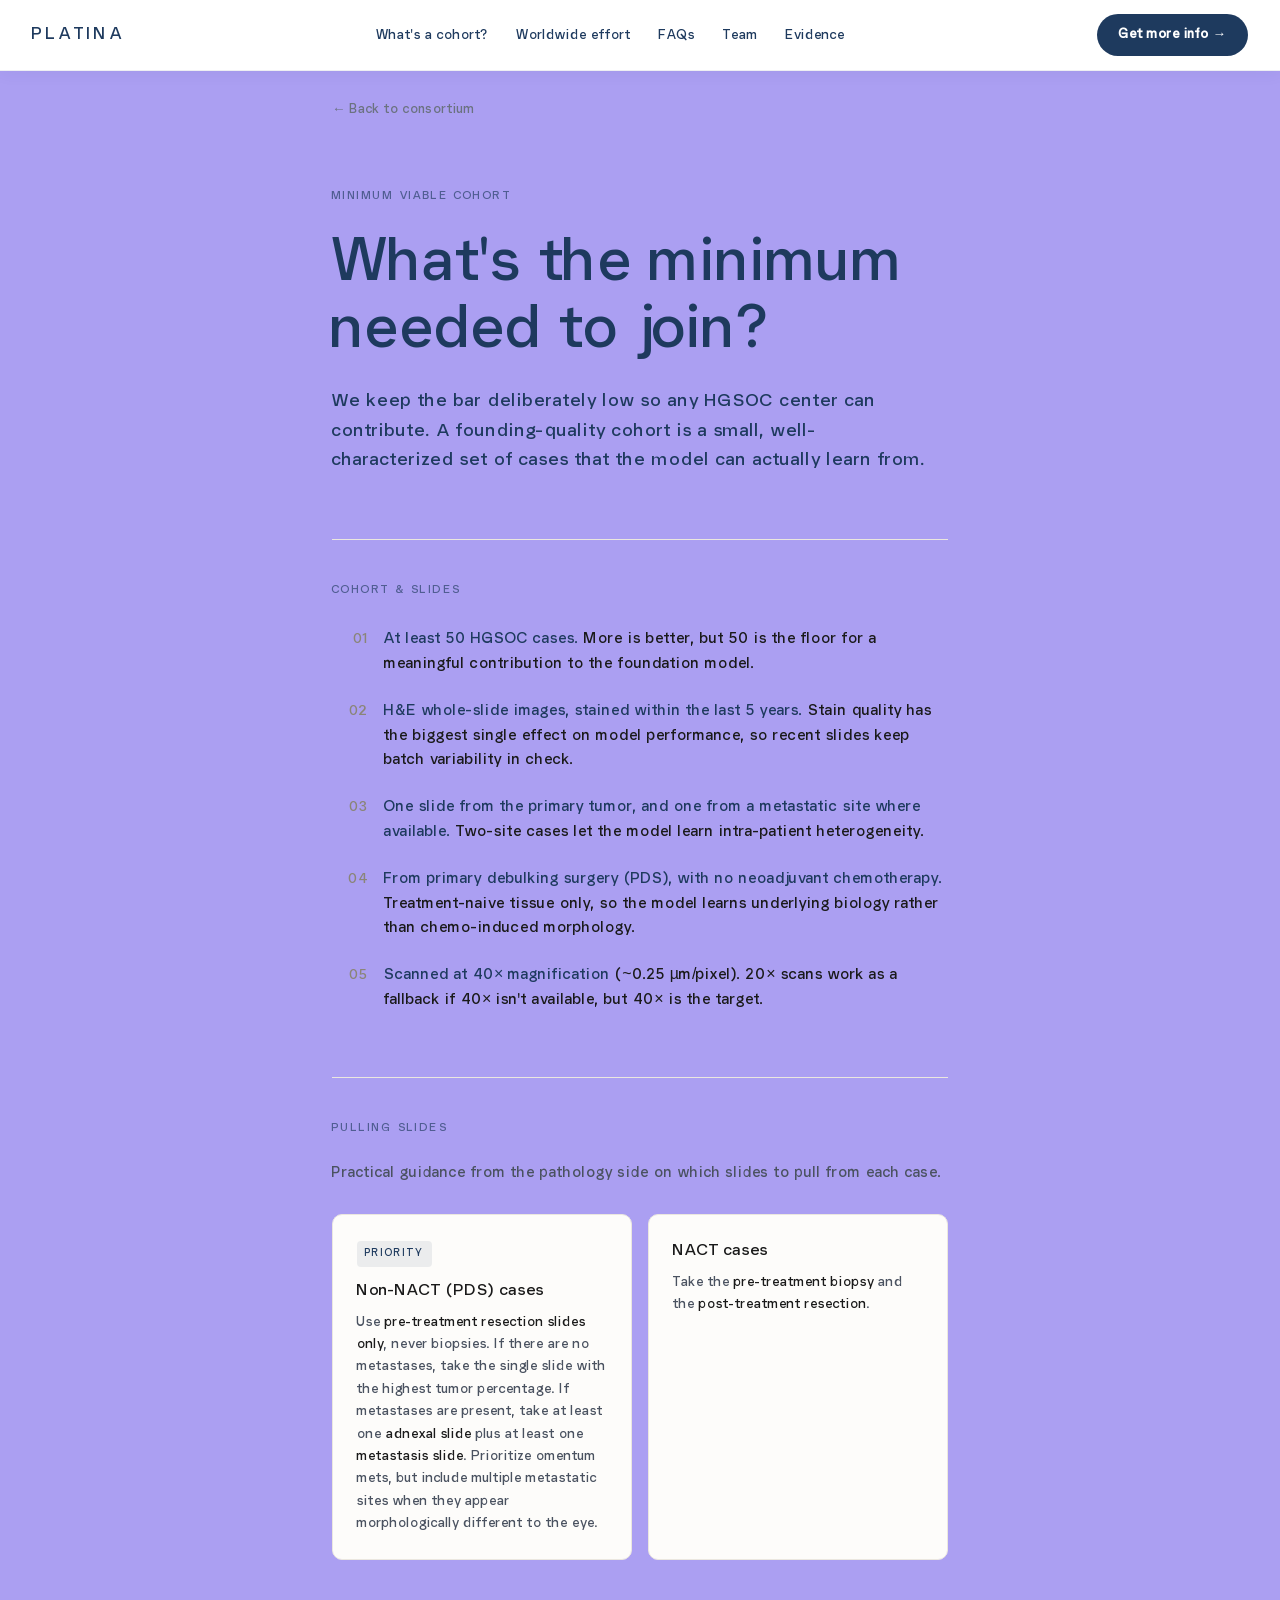
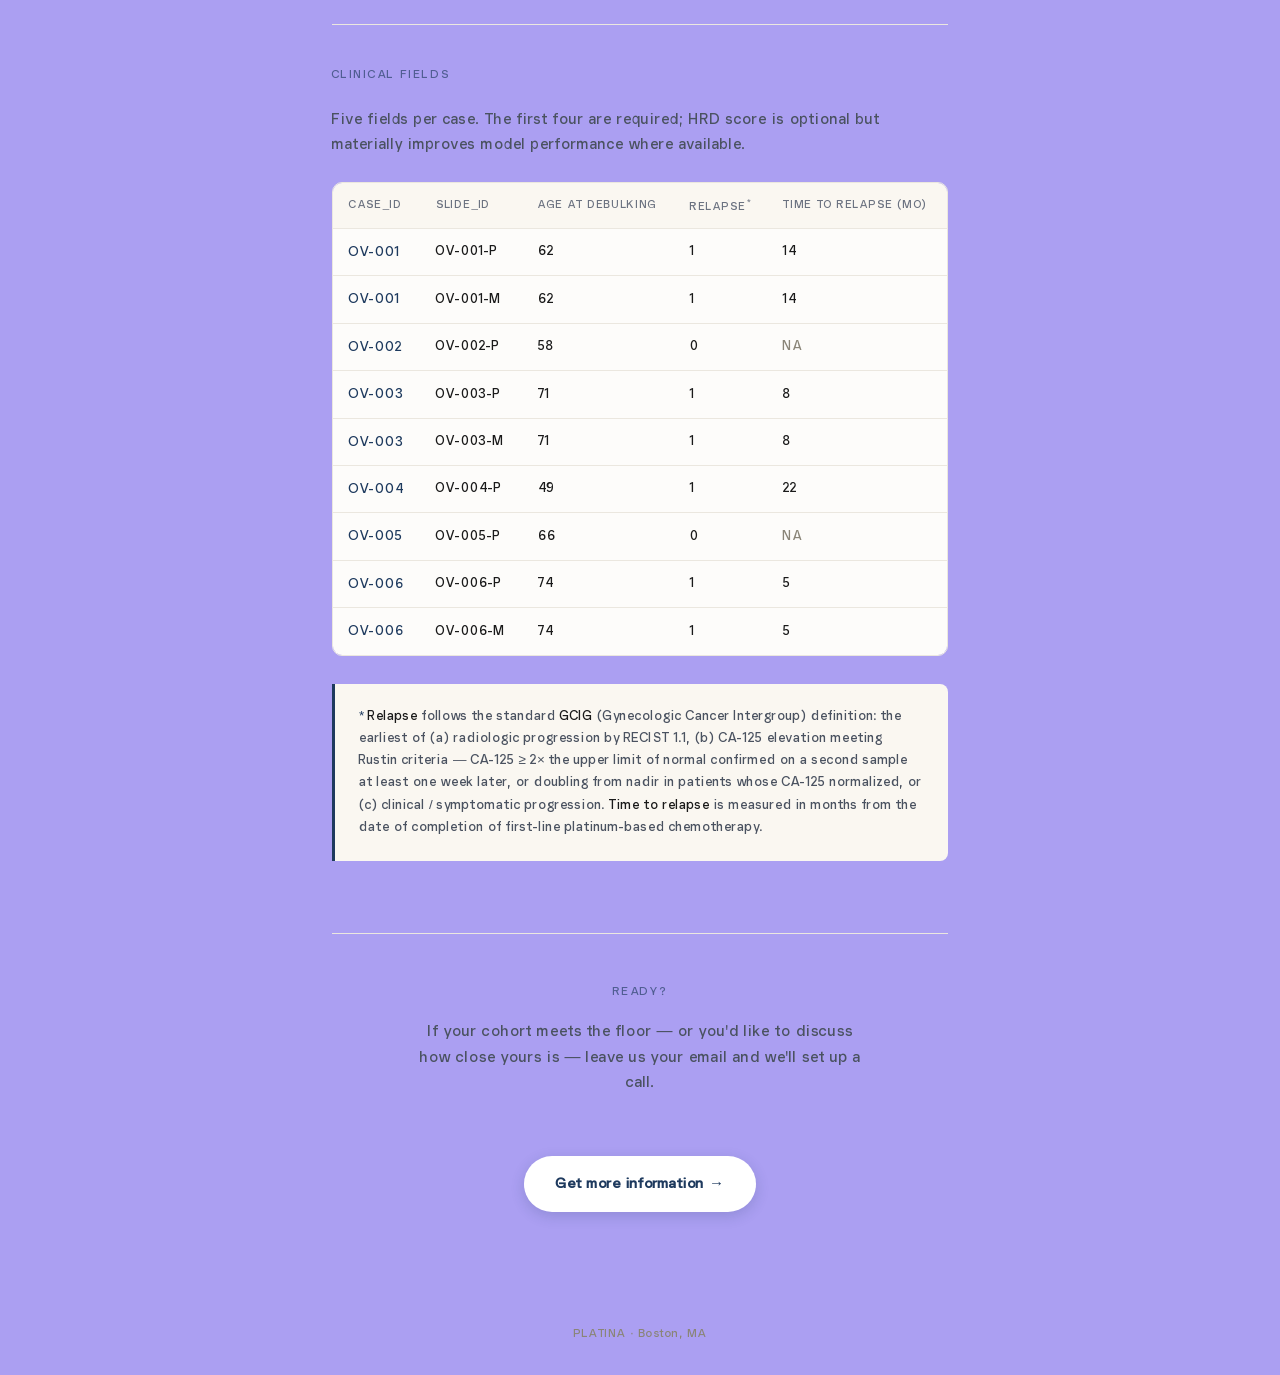
==== commit f8767ca0: "Swap to local PhantomTrace font and add white top nav with links Self-host PhantomTrace-Regular.ttf " ====
--- a/cohort.html
+++ b/cohort.html
@@ -4,9 +4,6 @@
   <meta charset="UTF-8" />
   <meta name="viewport" content="width=device-width, initial-scale=1.0" />
   <title>Minimum Viable Cohort · PLATINA</title>
-  <link rel="preconnect" href="https://fonts.googleapis.com">
-  <link rel="preconnect" href="https://fonts.gstatic.com" crossorigin>
-  <link href="https://fonts.googleapis.com/css2?family=Fraunces:opsz,wght@9..144,400;9..144,500&family=Inter:wght@400;500&display=swap" rel="stylesheet">
   <link rel="stylesheet" href="assets/styles.css">
   <style>
     /* cohort.html — page-specific styles only; shared design lives in styles.css */
@@ -63,7 +60,7 @@
     }
 
     .req-num {
-      font-family: 'Fraunces', Georgia, serif;
+      font-family: 'PhantomTrace', -apple-system, sans-serif;
       font-size: 15px;
       color: #8a8578;
       text-align: right;
@@ -92,7 +89,7 @@
     .data-table {
       width: 100%;
       border-collapse: collapse;
-      font-family: 'Inter', -apple-system, sans-serif;
+      font-family: 'PhantomTrace', -apple-system, sans-serif;
       font-size: 13.5px;
     }
 
@@ -123,7 +120,7 @@
     .data-table .muted { color: #8a8578; }
 
     .data-table .case-cell {
-      font-family: 'Fraunces', Georgia, serif;
+      font-family: 'PhantomTrace', -apple-system, sans-serif;
       font-size: 14px;
       color: #1e3a5e;
     }
@@ -140,7 +137,7 @@
     }
 
     .footnote-star {
-      font-family: 'Fraunces', Georgia, serif;
+      font-family: 'PhantomTrace', -apple-system, sans-serif;
       color: #1e3a5e;
       font-weight: 500;
       margin-right: 4px;
@@ -199,7 +196,7 @@
     }
 
     .guide-title {
-      font-family: 'Fraunces', Georgia, serif;
+      font-family: 'PhantomTrace', -apple-system, sans-serif;
       font-size: 17px;
       color: #1a1a1a;
       margin-bottom: 10px;
@@ -228,7 +225,14 @@
 <body>
   <header class="site-nav">
     <a class="brand-name" href="index.html">PLATINA</a>
-    <a class="nav-cta" href="index.html#join">Get more info</a>
+    <nav class="nav-menu">
+      <a href="cohort.html">What's a cohort?</a>
+      <a href="index.html#worldmap">Worldwide effort</a>
+      <a href="index.html#faq">FAQs</a>
+      <a href="index.html#team">Team</a>
+      <a href="index.html#evidence">Evidence</a>
+    </nav>
+    <a class="nav-cta" href="index.html#join">Get more info →</a>
   </header>
 
   <main>
--- a/assets/styles.css
+++ b/assets/styles.css
@@ -1,10 +1,18 @@
+@font-face {
+  font-family: 'PhantomTrace';
+  font-style: normal;
+  font-weight: 400;
+  font-display: swap;
+  src: url('fonts/PhantomTrace-Regular.ttf') format('truetype');
+}
+
 * { box-sizing: border-box; margin: 0; padding: 0; }
 
 html { scroll-behavior: smooth; }
 
 body {
-  font-family: 'Inter', -apple-system, sans-serif;
-  background: #fdfcfa;
+  font-family: 'PhantomTrace', -apple-system, sans-serif;
+  background: #AB9FF2;
   color: #1a1a1a;
   line-height: 1.6;
   -webkit-font-smoothing: antialiased;
@@ -61,13 +69,13 @@
 .signup-fade {
   position: absolute;
   inset: 0;
-  /* soft scrim: fades the H&E video back like the original hero */
+  /* soft scrim: fades the H&E video back, edges blend into the lavender page */
   background:
     radial-gradient(ellipse 75% 85% at center,
-      rgba(253, 252, 250, 0.55) 0%,
-      rgba(253, 252, 250, 0.80) 40%,
-      rgba(253, 252, 250, 0.96) 75%,
-      #fdfcfa 100%);
+      rgba(171, 159, 242, 0.55) 0%,
+      rgba(171, 159, 242, 0.80) 40%,
+      rgba(171, 159, 242, 0.96) 75%,
+      #AB9FF2 100%);
   z-index: 1;
   pointer-events: none;
 }
@@ -81,7 +89,7 @@
 }
 
 .signup-hook {
-  font-family: 'Fraunces', Georgia, serif;
+  font-family: 'PhantomTrace', -apple-system, sans-serif;
   font-weight: 500;
   font-size: clamp(28px, 4vw, 38px);
   line-height: 1.15;
@@ -106,7 +114,7 @@
 
 .signup-form input[type="email"] {
   flex: 1;
-  font-family: 'Inter', -apple-system, sans-serif;
+  font-family: 'PhantomTrace', -apple-system, sans-serif;
   font-size: 15px;
   padding: 14px 16px;
   border: 1px solid #d4d0c8;
@@ -122,7 +130,7 @@
 }
 
 .signup-form button {
-  font-family: 'Inter', -apple-system, sans-serif;
+  font-family: 'PhantomTrace', -apple-system, sans-serif;
   font-size: 15px;
   font-weight: 500;
   padding: 14px 22px;
@@ -139,7 +147,7 @@
 
 .signup-thanks {
   display: none;
-  font-family: 'Fraunces', Georgia, serif;
+  font-family: 'PhantomTrace', -apple-system, sans-serif;
   font-style: italic;
   font-size: 19px;
   color: #1e3a5e;
@@ -193,23 +201,24 @@
 }
 
 h1 {
-  font-family: 'Fraunces', Georgia, serif;
-  font-weight: 500;
-  font-size: clamp(52px, 9vw, 110px);
-  line-height: 1.02;
-  letter-spacing: -0.03em;
-  margin-bottom: 36px;
+  font-family: 'PhantomTrace', -apple-system, sans-serif;
+  font-weight: 500;
+  font-size: clamp(36px, 5.5vw, 64px);
+  line-height: 1.05;
+  letter-spacing: -0.025em;
+  margin-bottom: 28px;
+  color: #1e3a5e;
 }
 
 h1 em {
   font-style: italic;
-  color: #1e3a5e;
+  color: #ffffff;
   font-weight: 500;
 }
 
 .lede {
   font-size: 19px;
-  color: #1a1a1a;
+  color: #1e3a5e;
   line-height: 1.55;
   margin-bottom: 20px;
   max-width: 600px;
@@ -277,7 +286,7 @@
 .bar-value {
   position: absolute;
   right: 12px;
-  font-family: 'Fraunces', Georgia, serif;
+  font-family: 'PhantomTrace', -apple-system, sans-serif;
   font-size: 15px;
   color: #1a1a1a;
 }
@@ -306,7 +315,7 @@
   font-size: 12px;
   letter-spacing: 0.12em;
   text-transform: uppercase;
-  color: #8a8578;
+  color: rgba(30, 58, 94, 0.65);
   margin-bottom: 24px;
 }
 
@@ -335,7 +344,7 @@
 .partner:hover { background: #f7f3ea; }
 
 .partner-name {
-  font-family: 'Fraunces', Georgia, serif;
+  font-family: 'PhantomTrace', -apple-system, sans-serif;
   font-size: 16px;
   color: #1a1a1a;
   line-height: 1.25;
@@ -361,7 +370,7 @@
 
 /* Text fallback shown when a logo file isn't present yet */
 .partner-fallback {
-  font-family: 'Fraunces', Georgia, serif;
+  font-family: 'PhantomTrace', -apple-system, sans-serif;
   font-size: 16px;
   color: #1a1a1a;
   line-height: 1.25;
@@ -377,7 +386,7 @@
 }
 
 .brand-name {
-  font-family: 'Fraunces', Georgia, serif;
+  font-family: 'PhantomTrace', -apple-system, sans-serif;
   font-weight: 500;
   font-size: 22px;
   letter-spacing: 0.14em;
@@ -385,7 +394,7 @@
 }
 
 .brand-meaning {
-  font-family: 'Fraunces', Georgia, serif;
+  font-family: 'PhantomTrace', -apple-system, sans-serif;
   font-style: italic;
   font-size: 13px;
   color: #8a8578;
@@ -414,7 +423,7 @@
 }
 
 .stat-value {
-  font-family: 'Fraunces', Georgia, serif;
+  font-family: 'PhantomTrace', -apple-system, sans-serif;
   font-weight: 400;
   font-size: 38px;
   line-height: 1;
@@ -522,7 +531,7 @@
 }
 
 .milestone-year {
-  font-family: 'Fraunces', Georgia, serif;
+  font-family: 'PhantomTrace', -apple-system, sans-serif;
   font-size: 28px;
   line-height: 1;
   color: #1a1a1a;
@@ -542,7 +551,7 @@
 }
 
 .milestone-title {
-  font-family: 'Fraunces', Georgia, serif;
+  font-family: 'PhantomTrace', -apple-system, sans-serif;
   font-size: 16px;
   color: #1a1a1a;
   margin-bottom: 8px;
@@ -591,7 +600,7 @@
 }
 
 .why-hook {
-  font-family: 'Fraunces', Georgia, serif;
+  font-family: 'PhantomTrace', -apple-system, sans-serif;
   font-weight: 500;
   font-size: clamp(22px, 3vw, 28px);
   line-height: 1.22;
@@ -614,7 +623,7 @@
   margin-top: 16px;
   padding: 28px 0 4px;
   border-top: 1px solid #ebe7df;
-  font-family: 'Fraunces', Georgia, serif;
+  font-family: 'PhantomTrace', -apple-system, sans-serif;
   font-size: 20px;
   font-style: italic;
   color: #1e3a5e;
@@ -628,22 +637,22 @@
   align-items: center;
   gap: 8px;
   margin-top: 36px;
-  padding: 18px 36px;
-  background: #1e3a5e;
-  color: #fdfcfa;
-  font-family: 'Inter', -apple-system, sans-serif;
+  padding: 16px 32px;
+  background: #ffffff;
+  color: #1e3a5e;
+  font-family: 'PhantomTrace', -apple-system, sans-serif;
   font-size: 15px;
-  font-weight: 500;
+  font-weight: 600;
   border-radius: 999px;
   border: none;
   text-decoration: none;
-  box-shadow: 0 4px 14px rgba(30, 58, 94, 0.12);
+  box-shadow: 0 4px 14px rgba(30, 58, 94, 0.18);
   transition: transform 0.15s ease, box-shadow 0.15s ease;
 }
 
 .section-cta:hover {
   transform: translateY(-2px);
-  box-shadow: 0 8px 24px rgba(30, 58, 94, 0.22);
+  box-shadow: 0 10px 28px rgba(30, 58, 94, 0.28);
 }
 
 .cta-center { text-align: center; }
@@ -660,12 +669,20 @@
   display: flex;
   flex-direction: column;
   justify-content: center;
+  align-items: center;
   text-align: center;
-  padding: 112px 32px;
+  padding: 96px 32px;
   margin-top: 0;
   margin-bottom: 0;
   border-top: none;
   box-sizing: border-box;
+}
+
+.fold .hero-content,
+.fold .lede,
+.fold p {
+  margin-left: auto;
+  margin-right: auto;
 }
 
 .fold .partners-label {
@@ -699,7 +716,7 @@
   justify-content: center;
 }
 
-/* Sticky top nav with PLATINA wordmark and a quick CTA */
+/* White top bar: PLATINA wordmark + menu links + Get-more-info CTA */
 .site-nav {
   position: fixed;
   top: 0;
@@ -709,32 +726,51 @@
   display: flex;
   justify-content: space-between;
   align-items: center;
-  padding: 18px 32px;
-  background: rgba(253, 252, 250, 0.78);
-  backdrop-filter: blur(12px);
-  -webkit-backdrop-filter: blur(12px);
-  border-bottom: 1px solid rgba(235, 231, 223, 0.6);
+  gap: 24px;
+  padding: 14px 32px;
+  background: #ffffff;
+  border-bottom: 1px solid rgba(30, 58, 94, 0.08);
+  box-shadow: 0 2px 16px rgba(30, 58, 94, 0.06);
 }
 
 .site-nav .brand-name {
-  font-family: 'Fraunces', Georgia, serif;
+  font-family: 'PhantomTrace', -apple-system, sans-serif;
   font-weight: 500;
   font-size: 18px;
   letter-spacing: 0.16em;
-  color: #1a1a1a;
+  color: #1e3a5e;
   text-decoration: none;
 }
+
+.nav-menu {
+  display: flex;
+  gap: 28px;
+  align-items: center;
+  flex: 1;
+  justify-content: center;
+}
+
+.nav-menu a {
+  font-family: 'PhantomTrace', -apple-system, sans-serif;
+  font-size: 14px;
+  font-weight: 500;
+  color: #1e3a5e;
+  text-decoration: none;
+  transition: opacity 0.15s ease;
+}
+
+.nav-menu a:hover { opacity: 0.65; }
 
 .nav-cta {
   display: inline-flex;
   align-items: center;
   gap: 6px;
-  padding: 9px 20px;
+  padding: 10px 22px;
   background: #1e3a5e;
-  color: #fdfcfa;
-  font-family: 'Inter', -apple-system, sans-serif;
+  color: #ffffff;
+  font-family: 'PhantomTrace', -apple-system, sans-serif;
   font-size: 13.5px;
-  font-weight: 500;
+  font-weight: 600;
   border-radius: 999px;
   text-decoration: none;
   transition: opacity 0.15s ease, transform 0.15s ease;
@@ -745,8 +781,12 @@
   transform: translateY(-1px);
 }
 
+@media (max-width: 760px) {
+  .nav-menu { display: none; }
+}
+
 @media (max-width: 600px) {
-  .site-nav { padding: 14px 20px; }
+  .site-nav { padding: 12px 20px; }
   .nav-cta { padding: 8px 16px; font-size: 12.5px; }
   .fold { padding: 96px 24px; }
 }
@@ -766,7 +806,7 @@
 }
 
 .sponsor {
-  font-family: 'Fraunces', Georgia, serif;
+  font-family: 'PhantomTrace', -apple-system, sans-serif;
   font-size: 15px;
   color: #6b7280;
   letter-spacing: 0.01em;
@@ -802,7 +842,7 @@
   display: flex;
   align-items: center;
   justify-content: center;
-  font-family: 'Fraunces', Georgia, serif;
+  font-family: 'PhantomTrace', -apple-system, sans-serif;
   font-size: 28px;
   color: #8a8578;
   overflow: hidden;
@@ -816,7 +856,7 @@
 }
 
 .member-name {
-  font-family: 'Fraunces', Georgia, serif;
+  font-family: 'PhantomTrace', -apple-system, sans-serif;
   font-size: 17px;
   color: #1a1a1a;
   margin-bottom: 4px;
@@ -862,14 +902,14 @@
 }
 
 .way-num {
-  font-family: 'Fraunces', Georgia, serif;
+  font-family: 'PhantomTrace', -apple-system, sans-serif;
   font-size: 13px;
   color: #8a8578;
   margin-bottom: 12px;
 }
 
 .way-title {
-  font-family: 'Fraunces', Georgia, serif;
+  font-family: 'PhantomTrace', -apple-system, sans-serif;
   font-size: 19px;
   line-height: 1.25;
   margin-bottom: 10px;
@@ -901,7 +941,7 @@
 }
 
 .contact a {
-  font-family: 'Fraunces', Georgia, serif;
+  font-family: 'PhantomTrace', -apple-system, sans-serif;
   font-size: 22px;
   color: #1a1a1a;
   text-decoration: none;
@@ -957,14 +997,14 @@
 }
 
 .pub-meta {
-  font-family: 'Fraunces', Georgia, serif;
+  font-family: 'PhantomTrace', -apple-system, sans-serif;
   font-size: 13px;
   color: #8a8578;
   white-space: nowrap;
 }
 
 .pub-title {
-  font-family: 'Fraunces', Georgia, serif;
+  font-family: 'PhantomTrace', -apple-system, sans-serif;
   font-size: 16px;
   color: #1a1a1a;
   line-height: 1.35;
@@ -1006,7 +1046,7 @@
 }
 
 .gov-title {
-  font-family: 'Fraunces', Georgia, serif;
+  font-family: 'PhantomTrace', -apple-system, sans-serif;
   font-size: 17px;
   color: #1a1a1a;
   margin-bottom: 10px;
@@ -1031,7 +1071,7 @@
 }
 
 .map-title {
-  font-family: 'Fraunces', Georgia, serif;
+  font-family: 'PhantomTrace', -apple-system, sans-serif;
   font-weight: 500;
   font-size: clamp(22px, 3vw, 28px);
   line-height: 1.22;
@@ -1061,7 +1101,7 @@
 /* Leaflet overrides: match the editorial palette */
 .world-map .leaflet-container {
   background: #faf7f1;
-  font-family: 'Inter', -apple-system, sans-serif;
+  font-family: 'PhantomTrace', -apple-system, sans-serif;
   outline: none;
 }
 
@@ -1094,7 +1134,7 @@
   padding: 10px 12px;
   font-size: 12.5px;
   line-height: 1.45;
-  font-family: 'Inter', -apple-system, sans-serif;
+  font-family: 'PhantomTrace', -apple-system, sans-serif;
   box-shadow: 0 6px 20px rgba(0, 0, 0, 0.18);
   white-space: normal;
   max-width: 260px;
@@ -1102,7 +1142,7 @@
 
 .world-map .leaflet-tooltip strong {
   display: block;
-  font-family: 'Fraunces', Georgia, serif;
+  font-family: 'PhantomTrace', -apple-system, sans-serif;
   font-weight: 500;
   font-size: 14px;
   color: #fdfcfa;
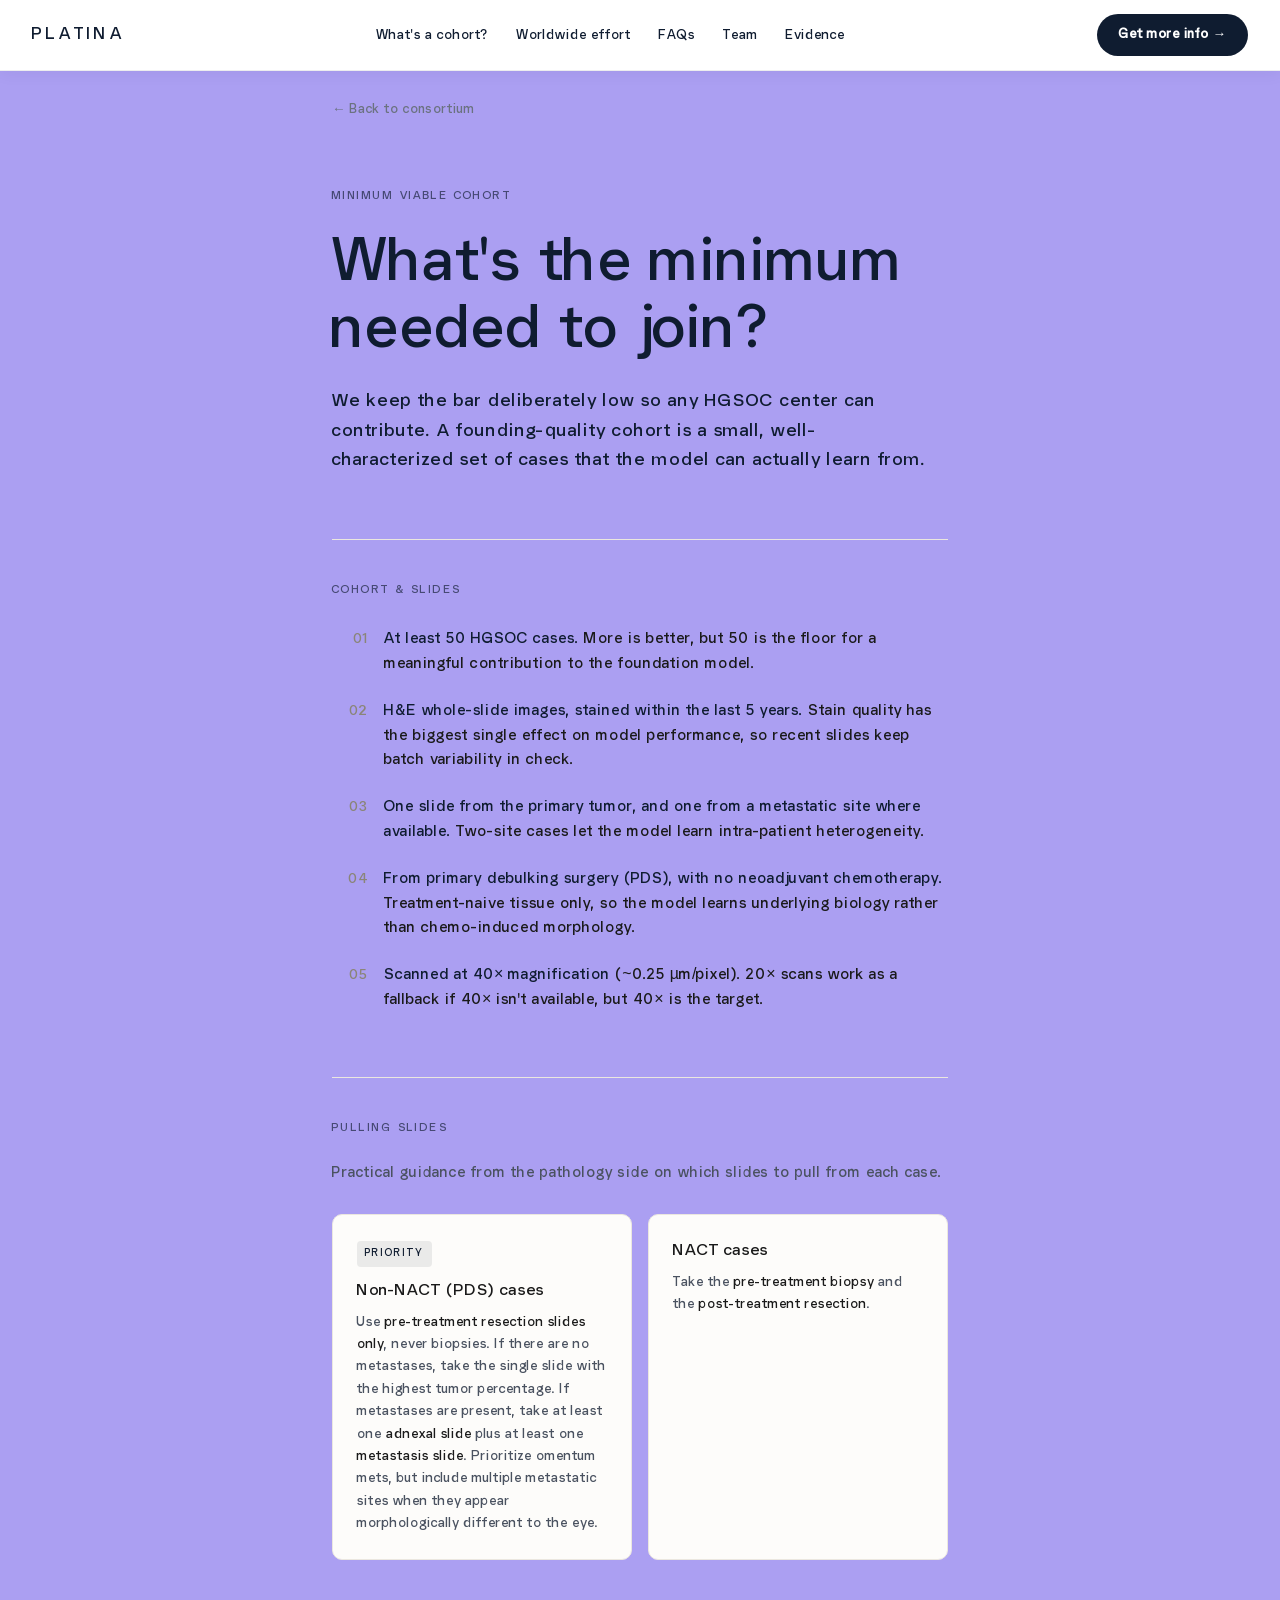
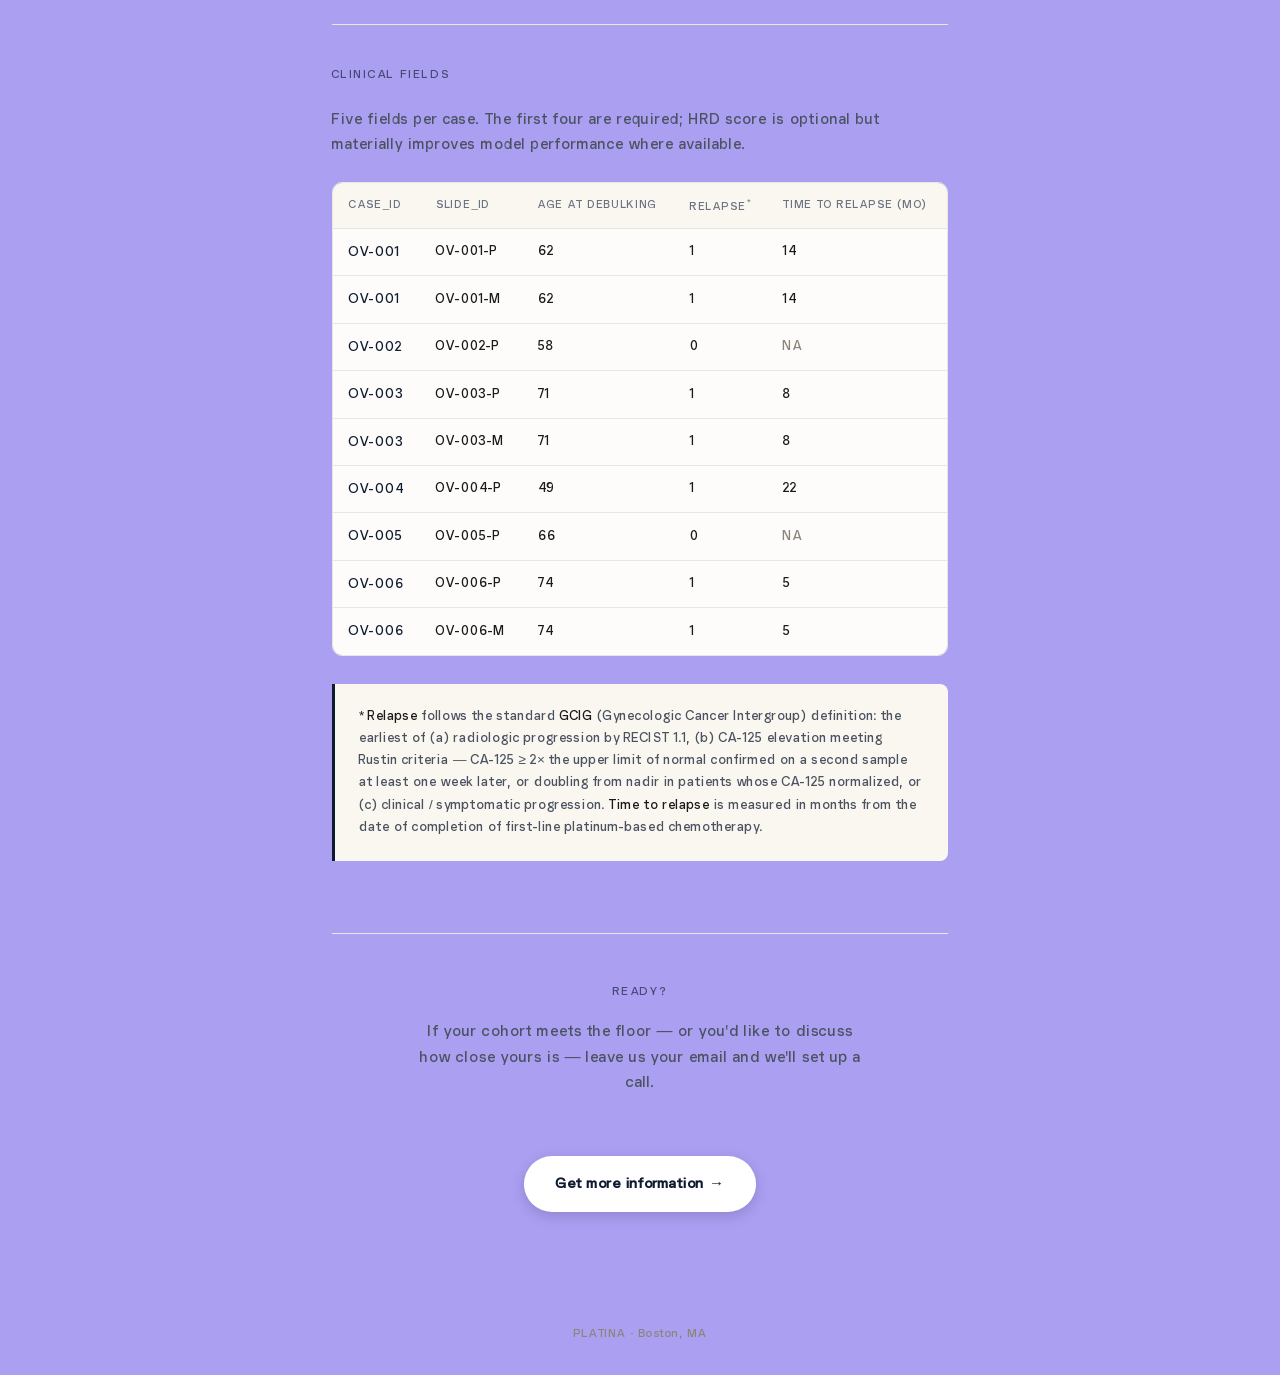
==== commit 98255e7d: "Darken the brand navy from #1e3a5e to #0F1C30 User wanted the dark blue darker. Swap the brand color" ====
--- a/cohort.html
+++ b/cohort.html
@@ -75,7 +75,7 @@
 
     .req-body strong {
       font-weight: 500;
-      color: #1e3a5e;
+      color: #0F1C30;
     }
 
     .table-wrap {
@@ -122,14 +122,14 @@
     .data-table .case-cell {
       font-family: 'PhantomTrace', -apple-system, sans-serif;
       font-size: 14px;
-      color: #1e3a5e;
+      color: #0F1C30;
     }
 
     .footnote {
       margin-top: 28px;
       padding: 22px 24px;
       background: #faf7f1;
-      border-left: 3px solid #1e3a5e;
+      border-left: 3px solid #0F1C30;
       border-radius: 0 8px 8px 0;
       font-size: 13.5px;
       color: #4a5260;
@@ -138,7 +138,7 @@
 
     .footnote-star {
       font-family: 'PhantomTrace', -apple-system, sans-serif;
-      color: #1e3a5e;
+      color: #0F1C30;
       font-weight: 500;
       margin-right: 4px;
     }
@@ -188,8 +188,8 @@
       font-size: 11px;
       letter-spacing: 0.12em;
       text-transform: uppercase;
-      color: #1e3a5e;
-      background: rgba(30, 58, 94, 0.08);
+      color: #0F1C30;
+      background: rgba(15, 28, 48, 0.08);
       padding: 4px 8px;
       border-radius: 4px;
       margin-bottom: 12px;
--- a/assets/styles.css
+++ b/assets/styles.css
@@ -126,7 +126,7 @@
 }
 
 .signup-form input[type="email"]:focus {
-  border-color: #1e3a5e;
+  border-color: #0F1C30;
 }
 
 .signup-form button {
@@ -136,7 +136,7 @@
   padding: 14px 22px;
   border: none;
   border-radius: 8px;
-  background: #1e3a5e;
+  background: #0F1C30;
   color: #fdfcfa;
   cursor: pointer;
   white-space: nowrap;
@@ -150,7 +150,7 @@
   font-family: 'PhantomTrace', -apple-system, sans-serif;
   font-style: italic;
   font-size: 19px;
-  color: #1e3a5e;
+  color: #0F1C30;
 }
 
 .signup-form.sent { display: none; }
@@ -207,7 +207,7 @@
   line-height: 1.05;
   letter-spacing: -0.025em;
   margin-bottom: 28px;
-  color: #1e3a5e;
+  color: #0F1C30;
 }
 
 h1 em {
@@ -218,7 +218,7 @@
 
 .lede {
   font-size: 19px;
-  color: #1e3a5e;
+  color: #0F1C30;
   line-height: 1.55;
   margin-bottom: 20px;
   max-width: 600px;
@@ -280,7 +280,7 @@
   transition: width 0.9s cubic-bezier(0.2, 0.65, 0.3, 1) 0.3s;
 }
 
-.bar-good { background: #1e3a5e; }
+.bar-good { background: #0F1C30; }
 .bar-bad { background: #b8534a; }
 
 .bar-value {
@@ -315,7 +315,7 @@
   font-size: 12px;
   letter-spacing: 0.12em;
   text-transform: uppercase;
-  color: rgba(30, 58, 94, 0.65);
+  color: rgba(15, 28, 48, 0.65);
   margin-bottom: 24px;
 }
 
@@ -456,7 +456,7 @@
 .stat-bar-fill {
   height: 100%;
   width: 0;
-  background: #1e3a5e;
+  background: #0F1C30;
   border-radius: 100px;
   transition: width 1.4s cubic-bezier(0.2, 0.65, 0.3, 1) 0.5s;
 }
@@ -542,7 +542,7 @@
   width: 14px;
   height: 14px;
   border-radius: 50%;
-  background: #1e3a5e;
+  background: #0F1C30;
   border: 3px solid #fdfcfa;
   box-shadow: 0 0 0 1px #d4d0c8;
   margin-bottom: 20px;
@@ -626,7 +626,7 @@
   font-family: 'PhantomTrace', -apple-system, sans-serif;
   font-size: 20px;
   font-style: italic;
-  color: #1e3a5e;
+  color: #0F1C30;
   text-align: center;
   letter-spacing: -0.005em;
 }
@@ -639,20 +639,20 @@
   margin-top: 36px;
   padding: 16px 32px;
   background: #ffffff;
-  color: #1e3a5e;
+  color: #0F1C30;
   font-family: 'PhantomTrace', -apple-system, sans-serif;
   font-size: 15px;
   font-weight: 600;
   border-radius: 999px;
   border: none;
   text-decoration: none;
-  box-shadow: 0 4px 14px rgba(30, 58, 94, 0.18);
+  box-shadow: 0 4px 14px rgba(15, 28, 48, 0.18);
   transition: transform 0.15s ease, box-shadow 0.15s ease;
 }
 
 .section-cta:hover {
   transform: translateY(-2px);
-  box-shadow: 0 10px 28px rgba(30, 58, 94, 0.28);
+  box-shadow: 0 10px 28px rgba(15, 28, 48, 0.28);
 }
 
 .cta-center { text-align: center; }
@@ -729,8 +729,8 @@
   gap: 24px;
   padding: 14px 32px;
   background: #ffffff;
-  border-bottom: 1px solid rgba(30, 58, 94, 0.08);
-  box-shadow: 0 2px 16px rgba(30, 58, 94, 0.06);
+  border-bottom: 1px solid rgba(15, 28, 48, 0.08);
+  box-shadow: 0 2px 16px rgba(15, 28, 48, 0.06);
 }
 
 .site-nav .brand-name {
@@ -738,7 +738,7 @@
   font-weight: 500;
   font-size: 18px;
   letter-spacing: 0.16em;
-  color: #1e3a5e;
+  color: #0F1C30;
   text-decoration: none;
 }
 
@@ -754,7 +754,7 @@
   font-family: 'PhantomTrace', -apple-system, sans-serif;
   font-size: 14px;
   font-weight: 500;
-  color: #1e3a5e;
+  color: #0F1C30;
   text-decoration: none;
   transition: opacity 0.15s ease;
 }
@@ -766,7 +766,7 @@
   align-items: center;
   gap: 6px;
   padding: 10px 22px;
-  background: #1e3a5e;
+  background: #0F1C30;
   color: #ffffff;
   font-family: 'PhantomTrace', -apple-system, sans-serif;
   font-size: 13.5px;
@@ -1113,7 +1113,7 @@
 }
 
 .world-map .leaflet-control-attribution a {
-  color: #1e3a5e;
+  color: #0F1C30;
 }
 
 .world-map .leaflet-control-zoom a {
@@ -1160,5 +1160,5 @@
 }
 
 .world-map .leaflet-interactive:hover {
-  filter: drop-shadow(0 0 6px rgba(30, 58, 94, 0.45));
-}
+  filter: drop-shadow(0 0 6px rgba(15, 28, 48, 0.45));
+}
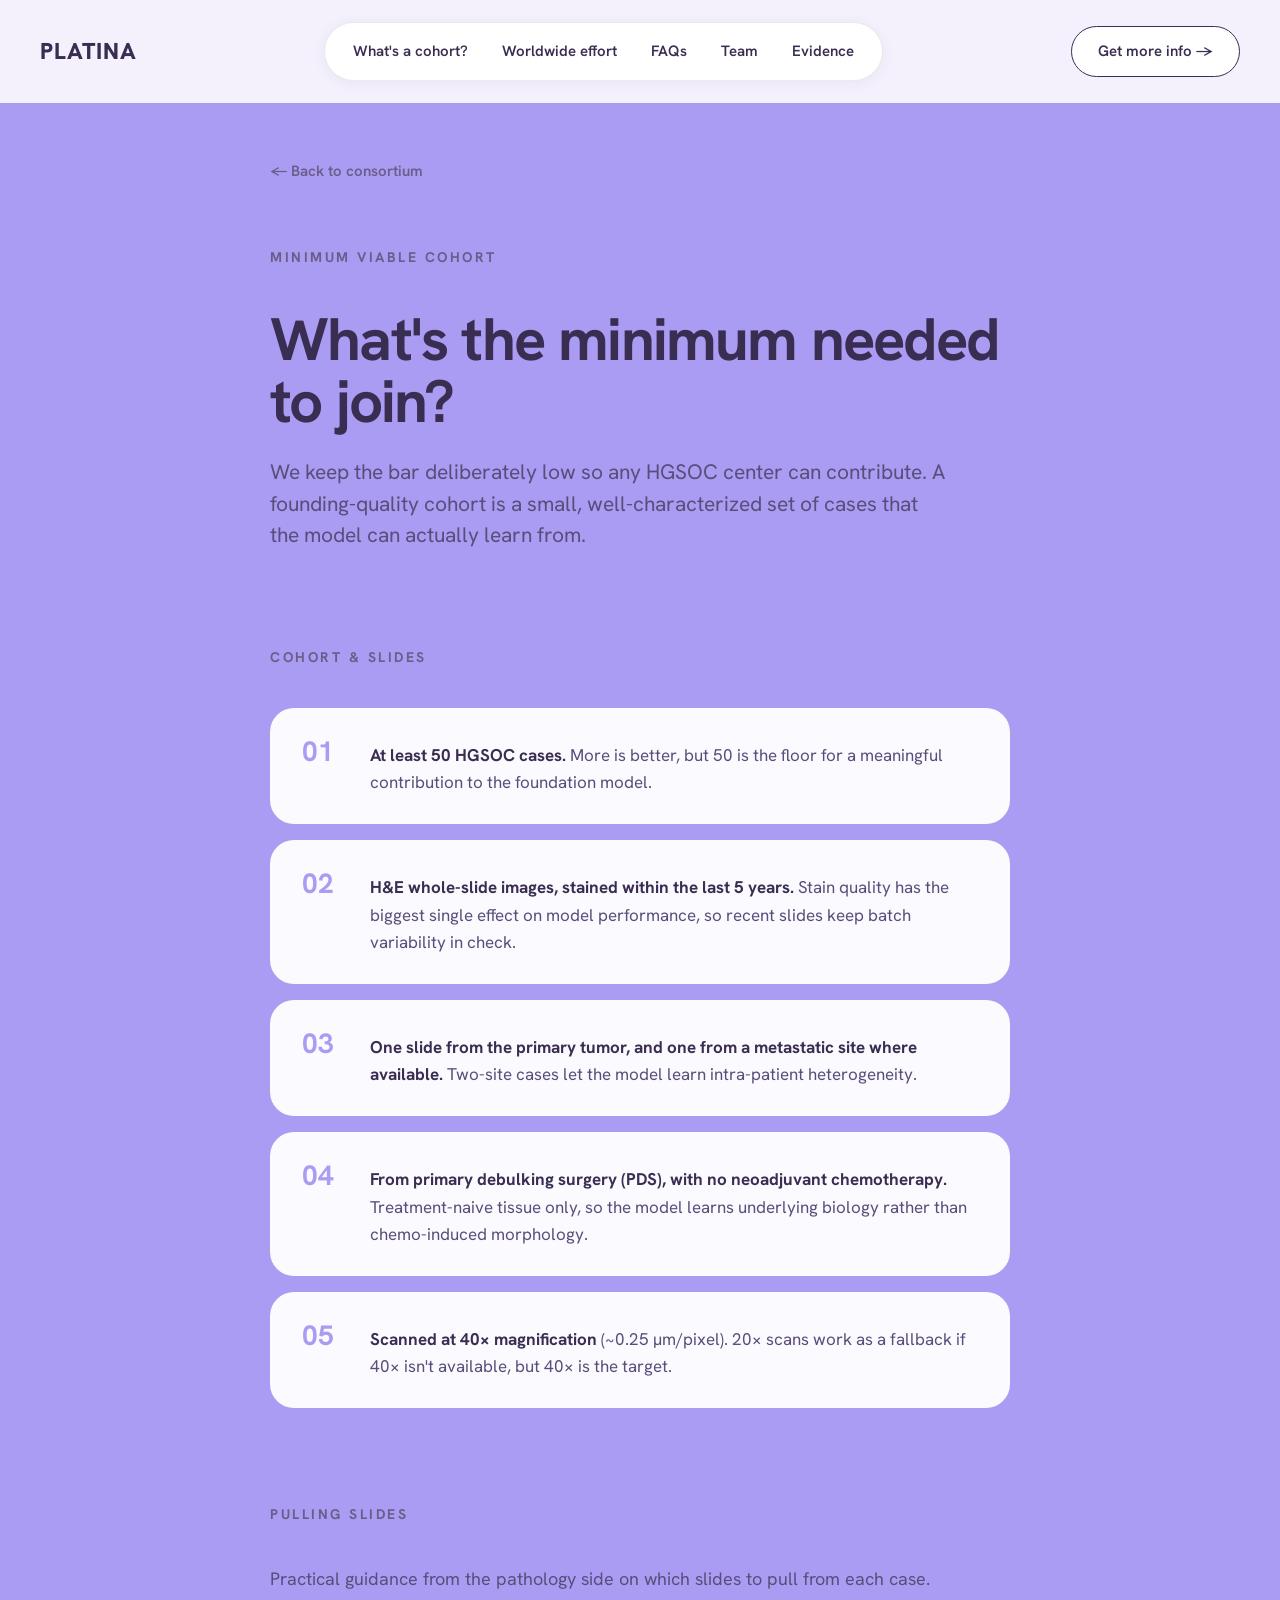
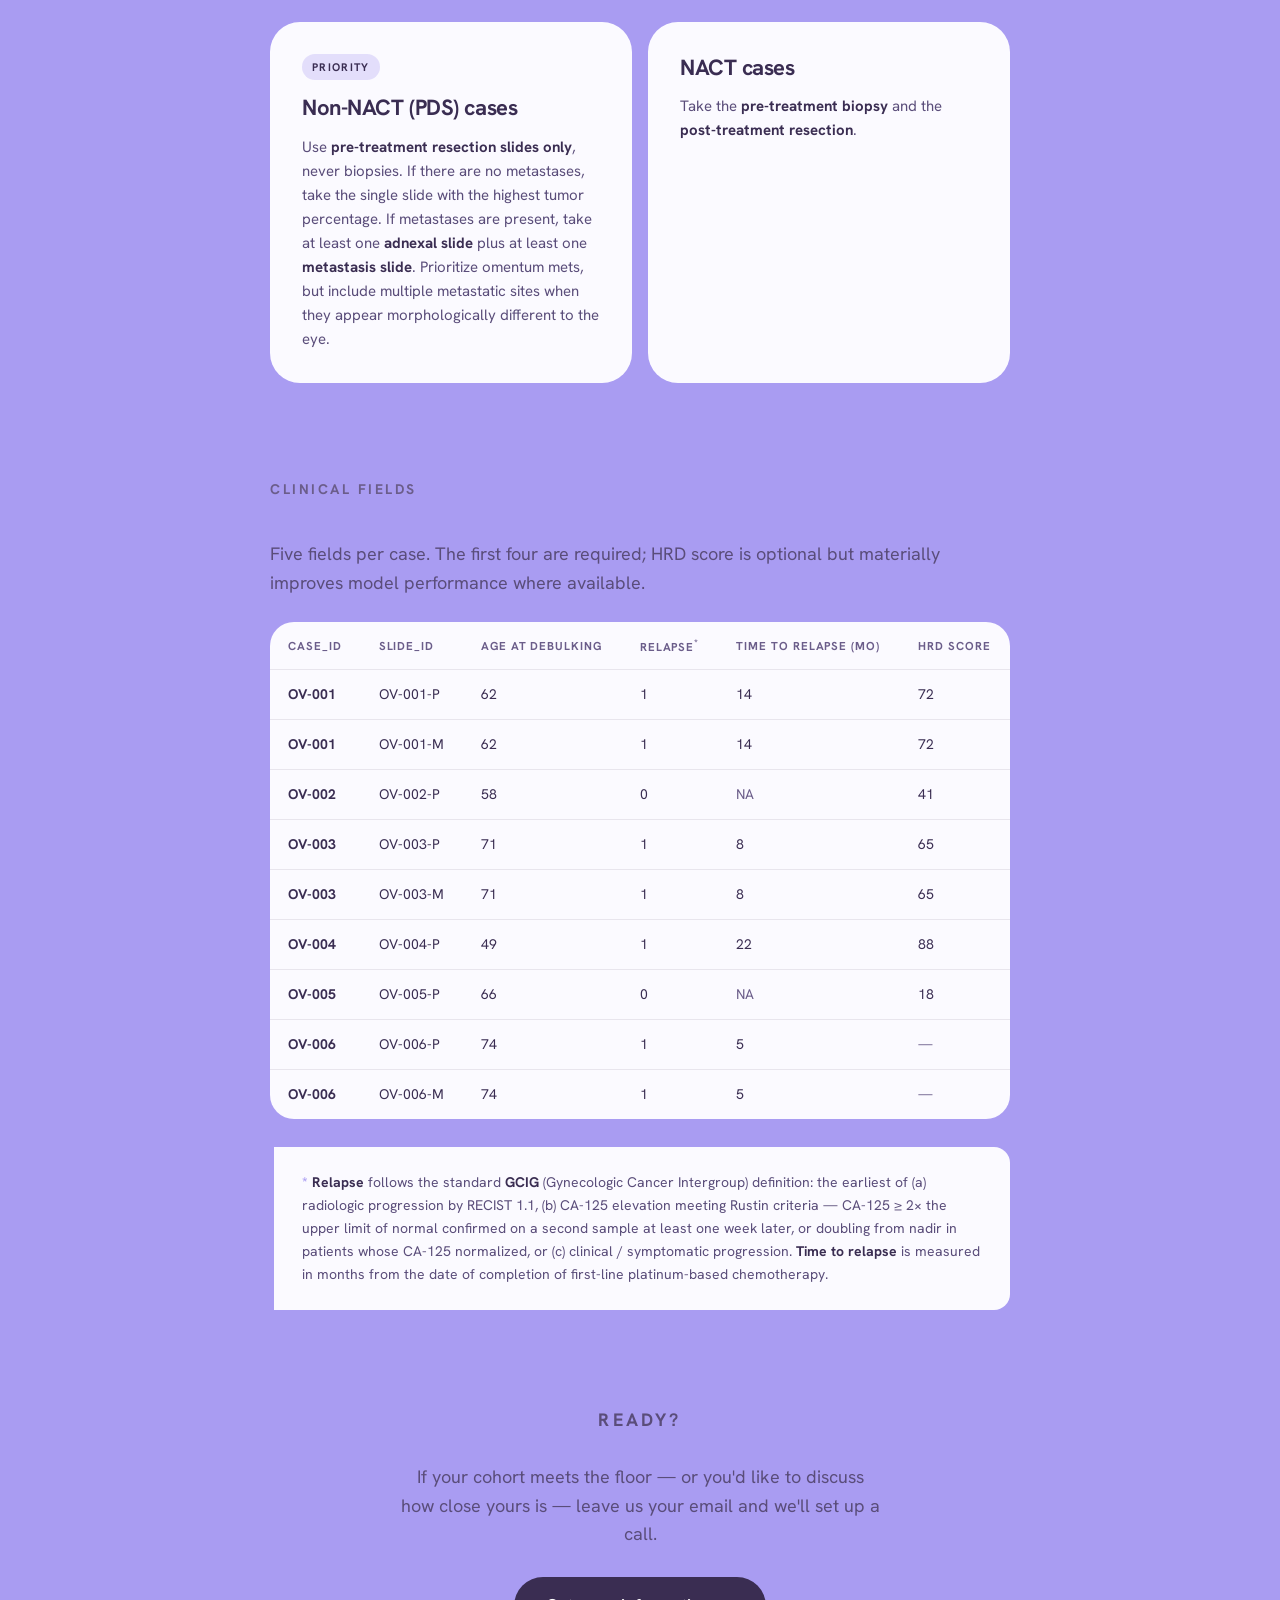
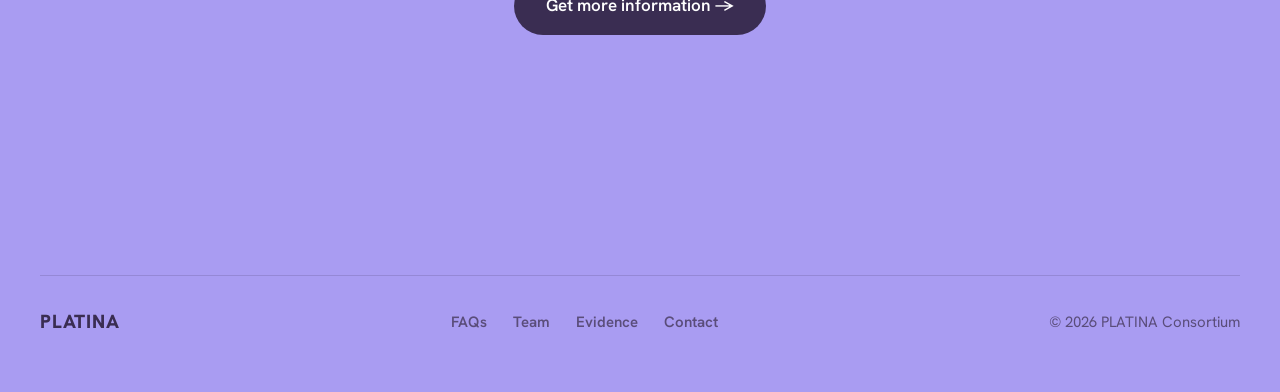
==== commit 9014c24d: "Restyle site to PLATINA designer style package Rebuild the landing page and cohort page to match the" ====
--- a/cohort.html
+++ b/cohort.html
@@ -4,252 +4,216 @@
   <meta charset="UTF-8" />
   <meta name="viewport" content="width=device-width, initial-scale=1.0" />
   <title>Minimum Viable Cohort · PLATINA</title>
+  <link rel="preconnect" href="https://fonts.googleapis.com">
+  <link rel="preconnect" href="https://fonts.gstatic.com" crossorigin>
+  <link href="https://fonts.googleapis.com/css2?family=Hanken+Grotesk:wght@400;500;600;700;800&display=swap" rel="stylesheet">
   <link rel="stylesheet" href="assets/styles.css">
   <style>
-    /* cohort.html — page-specific styles only; shared design lives in styles.css */
-
-    .doc-top {
-      padding-top: 96px;
-      margin-bottom: 8px;
-    }
+    /* cohort.html — page-specific styles; shared design lives in styles.css */
+
+    .doc-main {
+      max-width: 820px;
+      margin: 0 auto;
+      padding: 40px 40px 120px;
+    }
+
+    .doc-top { padding-top: 16px; margin-bottom: 8px; }
 
     .back-link {
       display: inline-block;
-      font-size: 13.5px;
-      color: #6b7280;
+      font-size: 15px;
+      font-weight: 600;
+      color: var(--muted);
       text-decoration: none;
       transition: color 0.15s ease;
     }
-
-    .back-link:hover { color: #1a1a1a; }
-
-    .doc-intro {
-      padding-top: 56px;
-    }
-
-    .doc-intro h1 { margin-bottom: 24px; }
-
-    .reqs {
-      margin-top: 64px;
-      padding-top: 40px;
-      border-top: 1px solid #ebe7df;
+    .back-link:hover { color: var(--dark); }
+
+    .doc-intro { padding-top: 56px; }
+    .doc-intro h1 {
+      margin: 14px 0 24px;
+      font-size: 60px;
+      line-height: 1.04;
+      font-weight: 700;
+      letter-spacing: -0.03em;
+      color: var(--dark);
+    }
+
+    .block {
+      margin-top: 96px;
     }
 
     .reqs-intro {
-      margin-top: 14px;
-      margin-bottom: 4px;
-      font-size: 15.5px;
-      color: #4a5260;
+      margin: 0 0 4px;
+      font-size: 18px;
+      color: var(--body);
       line-height: 1.6;
     }
 
     .reqs-list {
       list-style: none;
-      padding: 0;
       margin: 28px 0 0;
       display: flex;
       flex-direction: column;
-      gap: 22px;
-    }
-
+      gap: 16px;
+    }
     .req {
+      background: var(--card);
+      border-radius: 24px;
+      padding: 28px 32px;
       display: grid;
-      grid-template-columns: 36px 1fr;
-      gap: 16px;
+      grid-template-columns: 48px 1fr;
+      gap: 20px;
       align-items: baseline;
     }
-
     .req-num {
-      font-family: 'PhantomTrace', -apple-system, sans-serif;
-      font-size: 15px;
-      color: #8a8578;
-      text-align: right;
-      line-height: 1.55;
-    }
-
+      font-size: 28px;
+      font-weight: 700;
+      color: var(--lavender);
+      line-height: 1.1;
+    }
     .req-body {
-      font-size: 16px;
-      color: #1a1a1a;
-      line-height: 1.55;
-    }
-
-    .req-body strong {
-      font-weight: 500;
-      color: #0F1C30;
-    }
+      font-size: 17px;
+      color: var(--body);
+      line-height: 1.6;
+    }
+    .req-body strong { font-weight: 700; color: var(--dark); }
 
     .table-wrap {
       margin-top: 24px;
       overflow-x: auto;
-      border: 1px solid #ebe7df;
-      border-radius: 10px;
-      background: #fdfcfa;
-    }
-
+      border-radius: 24px;
+      background: var(--card);
+    }
     .data-table {
       width: 100%;
       border-collapse: collapse;
-      font-family: 'PhantomTrace', -apple-system, sans-serif;
-      font-size: 13.5px;
-    }
-
+      font-size: 14px;
+    }
     .data-table th,
     .data-table td {
-      padding: 12px 16px;
+      padding: 14px 18px;
       text-align: left;
-      border-bottom: 1px solid #ebe7df;
+      border-bottom: 1px solid rgba(58,45,82,0.10);
       white-space: nowrap;
     }
-
     .data-table th {
-      font-weight: 500;
-      color: #6b7280;
-      background: #faf7f1;
+      font-weight: 700;
+      color: var(--muted);
       font-size: 11.5px;
-      letter-spacing: 0.06em;
+      letter-spacing: 0.08em;
       text-transform: uppercase;
     }
-
     .data-table tbody tr:last-child td { border-bottom: none; }
-
     .data-table td {
-      color: #1a1a1a;
+      color: var(--dark);
       font-variant-numeric: tabular-nums;
     }
-
-    .data-table .muted { color: #8a8578; }
-
-    .data-table .case-cell {
-      font-family: 'PhantomTrace', -apple-system, sans-serif;
-      font-size: 14px;
-      color: #0F1C30;
-    }
+    .data-table .muted { color: var(--muted); }
+    .data-table .case-cell { font-weight: 700; color: var(--dark); }
 
     .footnote {
       margin-top: 28px;
-      padding: 22px 24px;
-      background: #faf7f1;
-      border-left: 3px solid #0F1C30;
-      border-radius: 0 8px 8px 0;
-      font-size: 13.5px;
-      color: #4a5260;
+      padding: 24px 28px;
+      background: var(--card);
+      border-left: 4px solid var(--lavender);
+      border-radius: 0 16px 16px 0;
+      font-size: 14px;
+      color: var(--body);
       line-height: 1.65;
     }
-
-    .footnote-star {
-      font-family: 'PhantomTrace', -apple-system, sans-serif;
-      color: #0F1C30;
-      font-weight: 500;
-      margin-right: 4px;
-    }
-
-    .footnote strong {
-      color: #1a1a1a;
-      font-weight: 500;
-    }
-
-    .end-cta {
-      margin-top: 72px;
-      padding-top: 48px;
-      border-top: 1px solid #ebe7df;
-      text-align: center;
-    }
-
-    .end-cta .partners-label {
-      margin-bottom: 18px;
-    }
-
-    .end-cta p {
-      font-size: 16px;
-      color: #4a5260;
-      max-width: 460px;
-      margin: 0 auto 24px;
-      line-height: 1.6;
-    }
-
-    /* Slide-selection cards */
+    .footnote-star { color: var(--lavender); font-weight: 700; margin-right: 4px; }
+    .footnote strong { color: var(--dark); font-weight: 700; }
+
     .guide-grid {
       display: grid;
       grid-template-columns: 1fr 1fr;
       gap: 16px;
       margin-top: 28px;
     }
-
     .guide {
-      background: #fdfcfa;
-      border: 1px solid #ebe7df;
-      border-radius: 10px;
-      padding: 24px;
-      position: relative;
-    }
-
+      background: var(--card);
+      border-radius: var(--r-card);
+      padding: 32px;
+    }
     .guide-tag {
       display: inline-block;
       font-size: 11px;
+      font-weight: 700;
       letter-spacing: 0.12em;
       text-transform: uppercase;
-      color: #0F1C30;
-      background: rgba(15, 28, 48, 0.08);
-      padding: 4px 8px;
-      border-radius: 4px;
+      color: var(--dark);
+      background: rgba(169,156,242,0.30);
+      padding: 5px 10px;
+      border-radius: 999px;
+      margin-bottom: 14px;
+    }
+    .guide-title {
+      font-size: 22px;
+      font-weight: 700;
+      letter-spacing: -0.02em;
+      color: var(--dark);
       margin-bottom: 12px;
-    }
-
-    .guide-title {
-      font-family: 'PhantomTrace', -apple-system, sans-serif;
-      font-size: 17px;
-      color: #1a1a1a;
-      margin-bottom: 10px;
       line-height: 1.3;
     }
-
-    .guide-body {
-      font-size: 14px;
-      color: #4a5260;
+    .guide-body { font-size: 15px; color: var(--body); line-height: 1.6; }
+    .guide-body strong { color: var(--dark); font-weight: 700; }
+
+    .end-cta {
+      margin-top: 96px;
+      text-align: center;
+    }
+    .end-cta p {
+      font-size: 18px;
+      color: var(--body);
+      max-width: 480px;
+      margin: 0 auto 28px;
       line-height: 1.6;
     }
 
-    .guide-body strong {
-      color: #1a1a1a;
-      font-weight: 500;
-    }
-
+    @media (max-width: 900px) {
+      .doc-main { padding: 24px 24px 96px; }
+      .doc-intro h1 { font-size: 40px; }
+      .guide-grid { grid-template-columns: 1fr; }
+    }
     @media (max-width: 600px) {
-      .req { grid-template-columns: 28px 1fr; gap: 12px; }
-      .data-table th,
-      .data-table td { padding: 10px 12px; font-size: 12.5px; }
-      .guide-grid { grid-template-columns: 1fr; }
+      .req { grid-template-columns: 36px 1fr; gap: 14px; padding: 24px; }
+      .data-table th, .data-table td { padding: 12px 14px; font-size: 13px; }
     }
   </style>
 </head>
-<body>
-  <header class="site-nav">
-    <a class="brand-name" href="index.html">PLATINA</a>
-    <nav class="nav-menu">
-      <a href="cohort.html">What's a cohort?</a>
-      <a href="index.html#worldmap">Worldwide effort</a>
-      <a href="index.html#faq">FAQs</a>
-      <a href="index.html#team">Team</a>
-      <a href="index.html#evidence">Evidence</a>
-    </nav>
-    <a class="nav-cta" href="index.html#join">Get more info →</a>
-  </header>
-
-  <main>
+<body id="top">
+
+  <!-- NAV -->
+  <div class="top-zone">
+    <header class="site-nav">
+      <a class="brand" href="index.html">PLATINA</a>
+      <nav class="nav-pill">
+        <a href="cohort.html">What's a cohort?</a>
+        <a href="index.html#worldwide">Worldwide effort</a>
+        <a href="index.html#faqs">FAQs</a>
+        <a href="index.html#team">Team</a>
+        <a href="index.html#evidence">Evidence</a>
+      </nav>
+      <a class="btn btn--outline-dark nav-cta" href="index.html#join">Get more info →</a>
+    </header>
+  </div>
+
+  <main class="doc-main">
     <div class="doc-top">
       <a class="back-link" href="index.html">← Back to consortium</a>
     </div>
 
     <div class="doc-intro">
-      <div class="partners-label">Minimum Viable Cohort</div>
+      <p class="eyebrow">Minimum Viable Cohort</p>
       <h1>What's the minimum needed to join?</h1>
       <p class="lede">
         We keep the bar deliberately low so any HGSOC center can contribute. A founding-quality cohort is a small, well-characterized set of cases that the model can actually learn from.
       </p>
     </div>
 
-    <div class="reqs reveal">
-      <div class="partners-label">Cohort &amp; slides</div>
+    <div class="block reveal">
+      <p class="eyebrow">Cohort &amp; slides</p>
       <ul class="reqs-list">
         <li class="req">
           <span class="req-num">01</span>
@@ -274,8 +238,8 @@
       </ul>
     </div>
 
-    <div class="reqs reveal">
-      <div class="partners-label">Pulling slides</div>
+    <div class="block reveal">
+      <p class="eyebrow">Pulling slides</p>
       <p class="reqs-intro">
         Practical guidance from the pathology side on which slides to pull from each case.
       </p>
@@ -296,8 +260,8 @@
       </div>
     </div>
 
-    <div class="reqs reveal">
-      <div class="partners-label">Clinical fields</div>
+    <div class="block reveal">
+      <p class="eyebrow">Clinical fields</p>
       <p class="reqs-intro">
         Five fields per case. The first four are required; HRD score is optional but materially improves model performance where available.
       </p>
@@ -332,13 +296,25 @@
     </div>
 
     <div class="end-cta reveal">
-      <div class="partners-label">Ready?</div>
+      <p class="eyebrow center">Ready?</p>
       <p>If your cohort meets the floor — or you'd like to discuss how close yours is — leave us your email and we'll set up a call.</p>
-      <a class="section-cta" href="index.html#join">Get more information →</a>
+      <a class="btn btn--dark" href="index.html#join">Get more information →</a>
     </div>
   </main>
 
-  <footer>PLATINA · Boston, MA</footer>
+  <!-- FOOTER -->
+  <footer class="site-footer">
+    <div class="footer-inner">
+      <a class="footer-brand" href="index.html">PLATINA</a>
+      <nav class="footer-links">
+        <a href="index.html#faqs">FAQs</a>
+        <a href="index.html#team">Team</a>
+        <a href="index.html#evidence">Evidence</a>
+        <a href="index.html#join">Contact</a>
+      </nav>
+      <span class="footer-copy">© 2026 PLATINA Consortium</span>
+    </div>
+  </footer>
 
   <script>
     // Re-use the reveal-on-scroll behavior from the main page.
--- a/assets/styles.css
+++ b/assets/styles.css
@@ -1,61 +1,571 @@
-@font-face {
-  font-family: 'PhantomTrace';
-  font-style: normal;
+/* ==========================================================================
+   PLATINA Consortium — design system
+   Restyled to the designer's "Landing page design build" handoff.
+   Tokens, layout, components, animations, responsive, Leaflet + signup.
+   ========================================================================== */
+
+:root {
+  --lavender:   #a99cf2;  /* page background, accents, dots, icon tiles      */
+  --dark:       #3a2d52;  /* primary text, dark buttons, dark band, outlines */
+  --dark-2:     #46395c;  /* secondary dark button fill                      */
+  --body:       #5a4d7a;  /* body text on light                              */
+  --muted:      #6b5d8a;  /* muted text / eyebrows                           */
+  --offwhite:   #f4f1fd;  /* off-white top zone                              */
+  --card:       #fbfaff;  /* near-white card background                      */
+  --white:      #ffffff;
+  --light-lav:  #cfc4f7;  /* text on dark band                              */
+
+  --r-pill: 999px;
+  --r-chip: 20px;
+  --r-card: 30px;
+  --r-lg:   34px;
+  --r-band: 40px;
+  --r-hero: 46px;
+
+  --shadow-nav:  0 2px 14px rgba(58,45,82,0.06);
+  --shadow-btn:  0 12px 32px rgba(46,36,68,0.32);
+  --shadow-map:  0 10px 40px rgba(58,45,82,0.18);
+
+  --maxw-text: 1000px;
+  --maxw-wide: 1240px;
+  --pad-x: 40px;
+}
+
+* { box-sizing: border-box; margin: 0; padding: 0; }
+
+html { scroll-behavior: smooth; }
+
+body {
+  font-family: 'Hanken Grotesk', -apple-system, BlinkMacSystemFont, sans-serif;
+  background: var(--lavender);
+  color: var(--dark);
+  line-height: 1.5;
+  -webkit-font-smoothing: antialiased;
+  -moz-osx-font-smoothing: grayscale;
+  overflow-x: hidden;
+}
+
+::selection { background: var(--dark-2); color: var(--light-lav); }
+
+a { color: inherit; }
+
+/* ---------- Layout wrappers ------------------------------------------------ */
+
+.top-zone { background: var(--offwhite); }
+
+.wrap {
+  max-width: var(--maxw-text);
+  margin: 0 auto;
+  padding-left: var(--pad-x);
+  padding-right: var(--pad-x);
+  width: 100%;
+}
+.wrap-wide { max-width: var(--maxw-wide); }
+
+.sec       { padding-top: 150px; }
+.sec-tight { padding-top: 60px; }
+.center    { text-align: center; }
+
+/* ---------- Eyebrow + headings -------------------------------------------- */
+
+.eyebrow {
+  font-size: 14px;
+  font-weight: 700;
+  letter-spacing: 0.18em;
+  text-transform: uppercase;
+  color: var(--muted);
+  margin-bottom: 40px;
+}
+
+.h2 {
+  font-size: 60px;
+  line-height: 1.04;
+  font-weight: 700;
+  letter-spacing: -0.03em;
+  color: var(--dark);
+}
+.h2-56 { font-size: 56px; }
+
+.lede {
+  font-size: 21px;
+  line-height: 1.5;
   font-weight: 400;
-  font-display: swap;
-  src: url('fonts/PhantomTrace-Regular.ttf') format('truetype');
-}
-
-* { box-sizing: border-box; margin: 0; padding: 0; }
-
-html { scroll-behavior: smooth; }
-
-body {
-  font-family: 'PhantomTrace', -apple-system, sans-serif;
-  background: #AB9FF2;
-  color: #1a1a1a;
-  line-height: 1.6;
-  -webkit-font-smoothing: antialiased;
-  min-height: 100vh;
+  color: var(--body);
+  max-width: 680px;
+}
+.lede.center { margin-left: auto; margin-right: auto; }
+
+/* ---------- Buttons ------------------------------------------------------- */
+
+.btn {
+  display: inline-flex;
+  align-items: center;
+  gap: 8px;
+  font-family: inherit;
+  font-size: 17px;
+  font-weight: 600;
+  border-radius: var(--r-pill);
+  border: none;
+  text-decoration: none;
+  cursor: pointer;
+  padding: 16px 32px;
+  transition: transform 0.15s ease, box-shadow 0.15s ease, opacity 0.15s ease;
+}
+.btn:hover { transform: translateY(-2px); }
+
+.btn--dark      { background: var(--dark);   color: var(--white); }
+.btn--dark2     { background: var(--dark-2); color: var(--white); }
+.btn--lav       { background: var(--lavender); color: var(--dark); font-weight: 700; }
+.btn--hero      { background: var(--dark); color: var(--white); font-size: 20px; padding: 22px 44px; box-shadow: var(--shadow-btn); }
+.btn--hero:hover { box-shadow: 0 18px 40px rgba(46,36,68,0.40); }
+
+.btn--outline-dark  { background: var(--white); color: var(--dark); border: 1.5px solid var(--dark); font-weight: 600; }
+.btn--ghost-dark    { background: transparent; color: var(--dark); border: 1px solid rgba(58,45,82,0.25); }
+.btn--outline-light { background: transparent; color: var(--white); border: 1px solid rgba(255,255,255,0.3); }
+
+/* ---------- Nav ----------------------------------------------------------- */
+
+.site-nav {
+  display: flex;
+  align-items: center;
+  justify-content: space-between;
+  gap: 24px;
+  padding: 22px var(--pad-x);
+}
+
+.brand {
+  flex: none;
+  font-size: 23px;
+  font-weight: 800;
+  letter-spacing: 0.04em;
+  color: var(--dark);
+  text-decoration: none;
+}
+
+.nav-pill {
+  display: flex;
+  align-items: center;
+  gap: 2px;
+  background: var(--white);
+  border: 1px solid rgba(58,45,82,0.10);
+  border-radius: var(--r-pill);
+  padding: 7px 12px;
+  box-shadow: var(--shadow-nav);
+}
+.nav-pill a {
+  padding: 10px 16px;
+  border-radius: var(--r-pill);
+  font-size: 15px;
+  font-weight: 600;
+  color: var(--dark);
+  text-decoration: none;
+  transition: background 0.15s ease;
+}
+.nav-pill a:hover { background: var(--offwhite); }
+
+.nav-cta {
+  flex: none;
+  font-size: 15px;
+  padding: 13px 26px;
+}
+
+/* ---------- Hero ---------------------------------------------------------- */
+
+.hero { padding: 30px var(--pad-x) 72px; }
+
+.hero-box {
+  position: relative;
+  border-radius: var(--r-hero);
+  overflow: hidden;
+  min-height: 660px;
+  display: flex;
+  align-items: center;
+  justify-content: center;
+  text-align: center;
+  padding: 80px 24px;
+  background: linear-gradient(120deg,#c7bcfb 0%,#897ae7 32%,#a99cf2 60%,#c0b2fb 100%);
+  background-size: 300% 300%;
+  animation: gradShift 16s ease infinite;
+}
+
+.hero-grain {
+  position: absolute;
+  inset: -60%;
+  background-image: url("data:image/svg+xml,%3Csvg%20xmlns=%27http://www.w3.org/2000/svg%27%20width=%27160%27%20height=%27160%27%3E%3Cfilter%20id=%27n%27%3E%3CfeTurbulence%20type=%27fractalNoise%27%20baseFrequency=%270.85%27%20numOctaves=%274%27%20stitchTiles=%27stitch%27/%3E%3C/filter%3E%3Crect%20width=%27100%25%27%20height=%27100%25%27%20filter=%27url(%23n)%27/%3E%3C/svg%3E");
+  opacity: 0.55;
+  mix-blend-mode: overlay;
+  pointer-events: none;
+  animation: grain 0.5s steps(2) infinite;
+}
+
+.hero-inner {
+  position: relative;
+  z-index: 1;
   display: flex;
   flex-direction: column;
-}
-
-main {
-  flex: 1;
+  align-items: center;
+}
+
+.hero-inner h1 {
+  margin: 0;
+  font-size: 112px;
+  line-height: 0.96;
+  font-weight: 700;
+  letter-spacing: -0.04em;
+  color: var(--dark);
+}
+.hero-inner h1 .accent { color: var(--white); }
+
+.hero-sub {
+  margin: 34px 0 0;
+  font-size: 22px;
+  font-weight: 500;
+  line-height: 1.45;
+  color: var(--dark-2);
+  max-width: 640px;
+}
+
+.hero-inner .btn { margin-top: 44px; }
+
+/* ---------- Transition band ----------------------------------------------- */
+
+.transition {
+  height: 160px;
+  background: linear-gradient(180deg, var(--offwhite) 0%, var(--lavender) 100%);
+}
+
+/* ---------- "What we're building" intro ----------------------------------- */
+
+.intro-copy {
+  margin: 28px auto 0;
   max-width: 680px;
+  font-size: 21px;
+  line-height: 1.5;
+  color: var(--body);
+}
+
+/* ---------- Stat cards (The Problem) -------------------------------------- */
+
+.grid-3 {
+  display: grid;
+  grid-template-columns: repeat(3, 1fr);
+  gap: 24px;
+}
+
+.stat-card {
+  background: var(--card);
+  border-radius: var(--r-card);
+  padding: 48px 38px;
+  text-align: center;
+}
+.stat-num {
+  font-size: 64px;
+  font-weight: 700;
+  letter-spacing: -0.03em;
+  color: var(--dark);
+  line-height: 1;
+}
+.stat-suffix { font-size: 64px; font-weight: 700; }
+.stat-label {
+  margin: 20px auto 0;
+  max-width: 240px;
+  font-size: 17px;
+  line-height: 1.5;
+  color: var(--muted);
+}
+
+/* ---------- Rally band ---------------------------------------------------- */
+
+.rally {
+  background: var(--dark);
+  border-radius: var(--r-band);
+  padding: 84px 40px;
+  text-align: center;
+  color: var(--white);
+}
+.rally h2 {
+  margin: 0;
+  font-size: 56px;
+  line-height: 1.05;
+  font-weight: 700;
+  letter-spacing: -0.03em;
+}
+.btn-row {
+  display: flex;
+  gap: 14px;
+  justify-content: center;
+  flex-wrap: wrap;
+  margin-top: 42px;
+}
+
+/* ---------- Founding institution chips ------------------------------------ */
+
+.chip-grid {
+  display: grid;
+  grid-template-columns: repeat(3, 1fr);
+  gap: 16px;
+}
+.chip {
+  background: var(--card);
+  border-radius: var(--r-chip);
+  padding: 26px 28px;
+  display: flex;
+  align-items: center;
+  gap: 16px;
+}
+.chip .dot {
+  width: 9px;
+  height: 9px;
+  border-radius: 50%;
+  background: var(--lavender);
+  flex: none;
+}
+.chip .name {
+  font-size: 18px;
+  font-weight: 600;
+  color: var(--dark);
+  letter-spacing: -0.01em;
+}
+
+.cta-after { text-align: center; margin-top: 36px; }
+
+/* ---------- Worldwide map ------------------------------------------------- */
+
+.map-head { text-align: center; }
+.map-head .eyebrow { margin-bottom: 18px; }
+.map-head h2 { margin: 0 0 16px; }
+.map-sub {
+  margin: 0 auto 44px;
+  max-width: 620px;
+  font-size: 20px;
+  line-height: 1.5;
+  color: var(--body);
+}
+.world-map {
+  width: 100%;
+  height: 520px;
+  border-radius: var(--r-lg);
+  overflow: hidden;
+  box-shadow: var(--shadow-map);
+}
+
+/* ---------- Evidence ------------------------------------------------------ */
+
+.evidence-card {
+  background: var(--card);
+  border-radius: var(--r-lg);
+  padding: 56px;
+  display: flex;
+  align-items: center;
+  justify-content: space-between;
+  gap: 40px;
+  flex-wrap: wrap;
+}
+.evidence-title {
+  font-size: 32px;
+  font-weight: 700;
+  letter-spacing: -0.02em;
+  color: var(--dark);
+}
+.evidence-doi {
+  margin-top: 12px;
+  font-size: 17px;
+  color: var(--muted);
+  font-family: ui-monospace, SFMono-Regular, Menlo, monospace;
+}
+.evidence-actions { display: flex; gap: 12px; flex-wrap: wrap; }
+
+/* ---------- Progress bars (Toward 10,000) --------------------------------- */
+
+.progress-stack {
+  display: flex;
+  flex-direction: column;
+  gap: 34px;
+}
+.progress-head {
+  display: flex;
+  align-items: baseline;
+  justify-content: space-between;
+  gap: 16px;
+  margin-bottom: 14px;
+}
+.progress-label { font-size: 18px; font-weight: 600; color: var(--body); }
+.progress-val   { font-size: 24px; font-weight: 700; color: var(--dark); letter-spacing: -0.01em; white-space: nowrap; }
+.progress-track {
+  height: 16px;
+  border-radius: var(--r-pill);
+  background: var(--card);
+  overflow: hidden;
+}
+.progress-fill {
+  height: 100%;
+  border-radius: var(--r-pill);
+  background: var(--dark);
+  width: 0;
+  transition: width 1.2s cubic-bezier(0.2,0.65,0.3,1) 0.2s;
+}
+.reveal.in .progress-fill { width: var(--pct, 0); }
+
+/* ---------- How we work cards --------------------------------------------- */
+
+.work-card {
+  background: var(--card);
+  border-radius: var(--r-card);
+  padding: 40px 36px;
+}
+.icon-tile {
+  width: 50px;
+  height: 50px;
+  border-radius: 15px;
+  background: var(--lavender);
+  display: flex;
+  align-items: center;
+  justify-content: center;
+  margin-bottom: 26px;
+}
+.icon-tile .inner {
+  width: 18px;
+  height: 18px;
+  border-radius: 6px;
+  background: var(--dark);
+}
+.work-card h3 {
+  margin: 0 0 12px;
+  font-size: 25px;
+  font-weight: 700;
+  letter-spacing: -0.02em;
+  color: var(--dark);
+}
+.work-card p {
+  margin: 0;
+  font-size: 17px;
+  line-height: 1.55;
+  color: var(--muted);
+}
+
+/* ---------- Ways to participate ------------------------------------------- */
+
+.ways-stack {
+  display: flex;
+  flex-direction: column;
+  gap: 16px;
+}
+.way-row {
+  background: var(--card);
+  border-radius: var(--r-card);
+  padding: 44px 48px;
+  display: flex;
+  align-items: center;
+  gap: 44px;
+  flex-wrap: wrap;
+  text-decoration: none;
+  color: inherit;
+}
+.way-num {
+  font-size: 56px;
+  font-weight: 700;
+  color: var(--lavender);
+  letter-spacing: -0.02em;
+  flex: none;
+  width: 80px;
+}
+.way-body { flex: 1; min-width: 300px; }
+.way-body h3 {
+  margin: 0 0 8px;
+  font-size: 30px;
+  font-weight: 700;
+  letter-spacing: -0.02em;
+  color: var(--dark);
+}
+.way-body p {
+  margin: 0;
+  font-size: 18px;
+  line-height: 1.5;
+  color: var(--muted);
+  max-width: 560px;
+}
+.way-row .btn { flex: none; font-size: 16px; padding: 15px 30px; }
+
+/* ---------- Team ---------------------------------------------------------- */
+
+.member-card {
+  background: var(--card);
+  border-radius: var(--r-card);
+  padding: 40px 36px;
+}
+.member-avatar {
+  width: 64px;
+  height: 64px;
+  border-radius: 50%;
+  background: var(--lavender);
+  margin-bottom: 26px;
+  object-fit: cover;
+}
+.member-card h3 {
+  margin: 0 0 6px;
+  font-size: 24px;
+  font-weight: 700;
+  letter-spacing: -0.02em;
+  color: var(--dark);
+}
+.member-card .role {
+  margin: 0;
+  font-size: 16px;
+  font-weight: 600;
+  color: var(--muted);
+}
+
+/* ---------- Supported by -------------------------------------------------- */
+
+.supported {
+  font-size: 34px;
+  font-weight: 700;
+  letter-spacing: -0.02em;
+  color: var(--dark);
+}
+
+/* ---------- Footer -------------------------------------------------------- */
+
+.site-footer { padding: 120px var(--pad-x) 56px; }
+.footer-inner {
+  max-width: var(--maxw-wide);
   margin: 0 auto;
-  padding: 0 32px 80px;
-  width: 100%;
-}
-
-/* Full-bleed hero: clean text on a plain background */
-.hero-full {
+  display: flex;
+  align-items: center;
+  justify-content: space-between;
+  flex-wrap: wrap;
+  gap: 16px;
+  border-top: 1px solid rgba(58,45,82,0.18);
+  padding-top: 32px;
+}
+.footer-brand {
+  font-size: 19px;
+  font-weight: 800;
+  letter-spacing: 0.04em;
+  color: var(--dark);
+  text-decoration: none;
+}
+.footer-links { display: flex; gap: 26px; font-size: 15px; font-weight: 600; }
+.footer-links a { color: var(--body); text-decoration: none; }
+.footer-links a:hover { color: var(--dark); }
+.footer-copy { font-size: 15px; color: var(--body); }
+
+/* ---------- Email signup (kept from production, restyled) ------------------ */
+
+.signup {
+  margin-top: 150px;
+  padding: 0 var(--pad-x);
+}
+.signup-box {
   position: relative;
-  width: 100vw;
-  left: 50%;
-  margin-left: -50vw;
-  padding: 128px 32px 64px;
-  margin-bottom: 24px;
-}
-
-.hero-content {
-  max-width: 680px;
+  max-width: var(--maxw-wide);
   margin: 0 auto;
-}
-
-/* Full-bleed email signup with animated H&E video background */
-.signup-full {
-  position: relative;
-  width: 100vw;
-  left: 50%;
-  margin-left: -50vw;
-  margin-top: 72px;
-  padding: 96px 32px 104px;
+  border-radius: var(--r-band);
   overflow: hidden;
   isolation: isolate;
-}
-
+  padding: 96px 40px 104px;
+  text-align: center;
+}
 .signup-video {
   position: absolute;
   inset: 0;
@@ -65,1100 +575,192 @@
   z-index: 0;
   pointer-events: none;
 }
-
 .signup-fade {
   position: absolute;
   inset: 0;
-  /* soft scrim: fades the H&E video back, edges blend into the lavender page */
-  background:
-    radial-gradient(ellipse 75% 85% at center,
-      rgba(171, 159, 242, 0.55) 0%,
-      rgba(171, 159, 242, 0.80) 40%,
-      rgba(171, 159, 242, 0.96) 75%,
-      #AB9FF2 100%);
   z-index: 1;
   pointer-events: none;
-}
-
-.signup-content {
-  max-width: 680px;
+  background: radial-gradient(ellipse 80% 90% at center,
+    rgba(58,45,82,0.55) 0%,
+    rgba(58,45,82,0.80) 45%,
+    rgba(58,45,82,0.94) 78%,
+    var(--dark) 100%);
+}
+.signup-content { position: relative; z-index: 2; }
+.signup-content .eyebrow { color: var(--light-lav); margin-bottom: 22px; }
+.signup-hook {
+  margin: 0 0 14px;
+  font-size: 48px;
+  line-height: 1.05;
+  font-weight: 700;
+  letter-spacing: -0.03em;
+  color: var(--white);
+}
+.signup-sub {
+  margin: 0 auto 32px;
+  max-width: 520px;
+  font-size: 19px;
+  line-height: 1.5;
+  color: var(--light-lav);
+}
+.signup-form {
+  display: flex;
+  gap: 12px;
+  max-width: 520px;
   margin: 0 auto;
-  position: relative;
-  z-index: 2;
-  text-align: center;
-}
-
-.signup-hook {
-  font-family: 'PhantomTrace', -apple-system, sans-serif;
-  font-weight: 500;
-  font-size: clamp(28px, 4vw, 38px);
-  line-height: 1.15;
-  letter-spacing: -0.02em;
-  color: #1a1a1a;
-  margin: 14px 0 12px;
-}
-
-.signup-sub {
-  font-size: 16px;
-  color: #4a5260;
-  max-width: 460px;
-  margin: 0 auto 28px;
-}
-
-.signup-form {
-  display: flex;
-  gap: 10px;
-  max-width: 480px;
-  margin: 0 auto;
-}
-
+}
 .signup-form input[type="email"] {
   flex: 1;
-  font-family: 'PhantomTrace', -apple-system, sans-serif;
-  font-size: 15px;
-  padding: 14px 16px;
-  border: 1px solid #d4d0c8;
-  border-radius: 8px;
-  background: #fdfcfa;
-  color: #1a1a1a;
+  font-family: inherit;
+  font-size: 16px;
+  padding: 16px 20px;
+  border: 1px solid rgba(255,255,255,0.25);
+  border-radius: var(--r-pill);
+  background: rgba(255,255,255,0.95);
+  color: var(--dark);
   outline: none;
   transition: border-color 0.15s ease;
 }
-
-.signup-form input[type="email"]:focus {
-  border-color: #0F1C30;
-}
-
+.signup-form input[type="email"]:focus { border-color: var(--lavender); }
+.signup-form input::placeholder { color: var(--muted); }
 .signup-form button {
-  font-family: 'PhantomTrace', -apple-system, sans-serif;
-  font-size: 15px;
-  font-weight: 500;
-  padding: 14px 22px;
+  font-family: inherit;
+  font-size: 16px;
+  font-weight: 700;
+  padding: 16px 28px;
   border: none;
-  border-radius: 8px;
-  background: #0F1C30;
-  color: #fdfcfa;
+  border-radius: var(--r-pill);
+  background: var(--lavender);
+  color: var(--dark);
   cursor: pointer;
   white-space: nowrap;
-  transition: opacity 0.15s ease;
-}
-
-.signup-form button:hover { opacity: 0.85; }
-
+  transition: transform 0.15s ease;
+}
+.signup-form button:hover { transform: translateY(-2px); }
 .signup-thanks {
   display: none;
-  font-family: 'PhantomTrace', -apple-system, sans-serif;
-  font-style: italic;
-  font-size: 19px;
-  color: #0F1C30;
-}
-
+  font-size: 22px;
+  font-weight: 600;
+  color: var(--white);
+}
 .signup-form.sent { display: none; }
 .signup-form.sent + .signup-thanks { display: block; }
 
-@media (max-width: 600px) {
-  .signup-form { flex-direction: column; }
-}
-
-/* Scroll-reveal animations */
+/* ---------- Scroll-reveal -------------------------------------------------- */
+
 .reveal {
   opacity: 0;
   transform: translateY(24px);
-  transition: opacity 0.8s cubic-bezier(0.2, 0.65, 0.3, 1), transform 0.8s cubic-bezier(0.2, 0.65, 0.3, 1);
+  transition: opacity 0.8s cubic-bezier(0.2,0.65,0.3,1),
+              transform 0.8s cubic-bezier(0.2,0.65,0.3,1);
   will-change: opacity, transform;
 }
-
-.reveal.in {
-  opacity: 1;
-  transform: translateY(0);
-}
+.reveal.in { opacity: 1; transform: translateY(0); }
 
 @keyframes fadeUp {
   from { opacity: 0; transform: translateY(18px); }
-  to { opacity: 1; transform: translateY(0); }
-}
-
-/* Staggered children inside any revealed grid */
-.reveal.in :where(.partners-grid, .stats-grid, .timeline-track, .ways-grid, .team-grid, .why-stack) > * {
-  animation: fadeUp 0.7s cubic-bezier(0.2, 0.65, 0.3, 1) both;
-}
-.reveal.in :where(.partners-grid, .stats-grid, .timeline-track, .ways-grid, .team-grid, .why-stack) > :nth-child(1) { animation-delay: 0.05s; }
-.reveal.in :where(.partners-grid, .stats-grid, .timeline-track, .ways-grid, .team-grid, .why-stack) > :nth-child(2) { animation-delay: 0.14s; }
-.reveal.in :where(.partners-grid, .stats-grid, .timeline-track, .ways-grid, .team-grid, .why-stack) > :nth-child(3) { animation-delay: 0.23s; }
-.reveal.in :where(.partners-grid, .stats-grid, .timeline-track, .ways-grid, .team-grid, .why-stack) > :nth-child(4) { animation-delay: 0.32s; }
-.reveal.in :where(.partners-grid, .stats-grid, .timeline-track, .ways-grid, .team-grid, .why-stack) > :nth-child(5) { animation-delay: 0.41s; }
-.reveal.in :where(.partners-grid, .stats-grid, .timeline-track, .ways-grid, .team-grid, .why-stack) > :nth-child(6) { animation-delay: 0.50s; }
-
-/* Chart bars grow from 0 when the .why section reveals */
-.reveal.in .bar {
-  width: var(--w, 0);
+  to   { opacity: 1; transform: translateY(0); }
+}
+.reveal.in :where(.grid-3, .chip-grid, .ways-stack, .progress-stack) > * {
+  animation: fadeUp 0.7s cubic-bezier(0.2,0.65,0.3,1) both;
+}
+.reveal.in :where(.grid-3, .chip-grid, .ways-stack, .progress-stack) > :nth-child(2) { animation-delay: 0.08s; }
+.reveal.in :where(.grid-3, .chip-grid, .ways-stack, .progress-stack) > :nth-child(3) { animation-delay: 0.16s; }
+.reveal.in :where(.grid-3, .chip-grid, .ways-stack, .progress-stack) > :nth-child(4) { animation-delay: 0.24s; }
+.reveal.in :where(.grid-3, .chip-grid, .ways-stack, .progress-stack) > :nth-child(5) { animation-delay: 0.32s; }
+.reveal.in :where(.grid-3, .chip-grid, .ways-stack, .progress-stack) > :nth-child(6) { animation-delay: 0.40s; }
+
+/* ---------- Hero keyframes ------------------------------------------------ */
+
+@keyframes gradShift {
+  0%   { background-position: 0% 50%; }
+  50%  { background-position: 100% 50%; }
+  100% { background-position: 0% 50%; }
+}
+@keyframes grain {
+  0%,100% { transform: translate(0,0); }
+  10% { transform: translate(-4%,-3%); }
+  20% { transform: translate(-8%,3%); }
+  30% { transform: translate(5%,-6%); }
+  40% { transform: translate(-3%,8%); }
+  50% { transform: translate(-9%,4%); }
+  60% { transform: translate(6%,2%); }
+  70% { transform: translate(-2%,-7%); }
+  80% { transform: translate(7%,5%); }
+  90% { transform: translate(-5%,-2%); }
 }
 
 @media (prefers-reduced-motion: reduce) {
+  .hero-box { animation: none; }
+  .hero-grain { animation: none; }
   .reveal { opacity: 1; transform: none; transition: none; }
-  .reveal.in :where(.partners-grid, .stats-grid, .timeline-track, .ways-grid, .team-grid, .why-stack) > * { animation: none; }
-  .bar { width: var(--w, 0); transition: none; }
-}
-
-h1 {
-  font-family: 'PhantomTrace', -apple-system, sans-serif;
-  font-weight: 500;
-  font-size: clamp(36px, 5.5vw, 64px);
-  line-height: 1.05;
-  letter-spacing: -0.025em;
-  margin-bottom: 28px;
-  color: #0F1C30;
-}
-
-h1 em {
-  font-style: italic;
-  color: #ffffff;
-  font-weight: 500;
-}
-
-.lede {
-  font-size: 19px;
-  color: #0F1C30;
-  line-height: 1.55;
-  margin-bottom: 20px;
-  max-width: 600px;
-}
-
-p {
-  font-size: 17px;
-  color: #4a5260;
-  margin-bottom: 20px;
-}
-
-p a {
-  color: #1a1a1a;
-  text-decoration: underline;
-  text-decoration-color: #d4d0c8;
-  text-underline-offset: 3px;
-  transition: text-decoration-color 0.15s ease;
-}
-
-p a:hover { text-decoration-color: #1a1a1a; }
-
-.impact {
-  margin-top: 64px;
-  padding-top: 40px;
-  border-top: 1px solid #ebe7df;
-}
-
-.chart {
-  margin-top: 24px;
-}
-
-.bar-row {
-  display: grid;
-  grid-template-columns: 160px 1fr;
-  align-items: center;
-  gap: 20px;
-  margin-bottom: 14px;
-}
-
-.bar-label {
-  font-size: 14px;
-  color: #4a5260;
-  text-align: right;
-}
-
-.bar-track {
-  position: relative;
-  height: 32px;
-  background: #f4f0e8;
-  border-radius: 4px;
-  display: flex;
-  align-items: center;
-}
-
-.bar {
-  height: 100%;
-  border-radius: 4px;
-  width: 0;
-  transition: width 0.9s cubic-bezier(0.2, 0.65, 0.3, 1) 0.3s;
-}
-
-.bar-good { background: #0F1C30; }
-.bar-bad { background: #b8534a; }
-
-.bar-value {
-  position: absolute;
-  right: 12px;
-  font-family: 'PhantomTrace', -apple-system, sans-serif;
-  font-size: 15px;
-  color: #1a1a1a;
-}
-
-.chart-caption {
-  margin-top: 20px;
-  font-size: 14px;
-  color: #6b7280;
-  font-style: italic;
-  line-height: 1.55;
-}
-
-.chart-caption em {
-  color: #1a1a1a;
-  font-style: normal;
-  font-weight: 500;
-}
-
-.partners {
-  margin-top: 64px;
-  padding-top: 40px;
-  border-top: 1px solid #ebe7df;
-}
-
-.partners-label {
-  font-size: 12px;
-  letter-spacing: 0.12em;
-  text-transform: uppercase;
-  color: rgba(15, 28, 48, 0.65);
-  margin-bottom: 24px;
-}
-
-.partners-grid {
-  display: grid;
-  grid-template-columns: repeat(3, 1fr);
-  gap: 1px;
-  background: #ebe7df;
-  border: 1px solid #ebe7df;
-  border-radius: 10px;
-  overflow: hidden;
-}
-
-.partner {
-  background: #fdfcfa;
-  padding: 28px 20px;
-  display: flex;
-  flex-direction: column;
-  align-items: center;
-  justify-content: center;
-  text-align: center;
-  min-height: 110px;
-  transition: background 0.2s ease;
-}
-
-.partner:hover { background: #f7f3ea; }
-
-.partner-name {
-  font-family: 'PhantomTrace', -apple-system, sans-serif;
-  font-size: 16px;
-  color: #1a1a1a;
-  line-height: 1.25;
-}
-
-.partner-sub {
-  font-size: 12px;
-  color: #8a8578;
-  margin-top: 4px;
-}
-
-/* Institution logos — normalized into a uniform bounding box.
-   mix-blend-mode: multiply drops the white box on logos that ship
-   without transparency (e.g. OHSU Knight) against the cream cards. */
-.partner-logo {
-  max-width: 100%;
-  max-height: 46px;
-  width: auto;
-  height: auto;
-  object-fit: contain;
-  mix-blend-mode: multiply;
-}
-
-/* Text fallback shown when a logo file isn't present yet */
-.partner-fallback {
-  font-family: 'PhantomTrace', -apple-system, sans-serif;
-  font-size: 16px;
-  color: #1a1a1a;
-  line-height: 1.25;
-  text-align: center;
-}
-
-@media (max-width: 600px) {
-  .partners-grid { grid-template-columns: repeat(2, 1fr); }
-}
-
-.brand {
-  margin-bottom: 56px;
-}
-
-.brand-name {
-  font-family: 'PhantomTrace', -apple-system, sans-serif;
-  font-weight: 500;
-  font-size: 22px;
-  letter-spacing: 0.14em;
-  color: #1a1a1a;
-}
-
-.brand-meaning {
-  font-family: 'PhantomTrace', -apple-system, sans-serif;
-  font-style: italic;
-  font-size: 13px;
-  color: #8a8578;
-  margin-top: 4px;
-}
-
-.stats {
-  margin-top: 64px;
-  padding-top: 40px;
-  border-top: 1px solid #ebe7df;
-}
-
-.stats-grid {
-  display: grid;
-  grid-template-columns: repeat(3, 1fr);
-  gap: 16px;
-  margin-top: 24px;
-}
-
-.stat {
-  background: #fdfcfa;
-  border: 1px solid #ebe7df;
-  border-radius: 10px;
-  padding: 32px 20px;
-  text-align: center;
-}
-
-.stat-value {
-  font-family: 'PhantomTrace', -apple-system, sans-serif;
-  font-weight: 400;
-  font-size: 38px;
-  line-height: 1;
-  color: #1a1a1a;
-  margin-bottom: 10px;
-  letter-spacing: -0.01em;
-}
-
-.stat-target {
-  font-size: 20px;
-  color: #8a8578;
-  margin-left: 4px;
-}
-
-.stat-label {
-  font-size: 13px;
-  color: #6b7280;
-  line-height: 1.45;
-  margin-bottom: 16px;
-}
-
-.stat-bar {
-  height: 3px;
-  background: #ebe7df;
-  border-radius: 100px;
-  overflow: hidden;
-  margin-top: auto;
-}
-
-.stat-bar-fill {
-  height: 100%;
-  width: 0;
-  background: #0F1C30;
-  border-radius: 100px;
-  transition: width 1.4s cubic-bezier(0.2, 0.65, 0.3, 1) 0.5s;
-}
-
-.reveal.in .stat-bar-fill {
-  width: var(--pct, 0);
-}
-
-.stat {
-  display: flex;
-  flex-direction: column;
-}
-
-/* Larger variant used by "Why join" metrics */
-.why-metrics .stat {
-  padding: 44px 24px;
-  align-items: flex-start;
-  text-align: left;
-}
-
-.why-metrics .stat-value {
-  font-size: clamp(44px, 7vw, 58px);
-  margin-bottom: 14px;
-}
-
-.why-metrics .stat-target {
-  font-size: 24px;
-}
-
-.why-metrics .stat-label {
-  font-size: 14px;
-  line-height: 1.5;
-  max-width: 220px;
-  margin-bottom: 0;
-}
-
-@media (max-width: 600px) {
-  .stats-grid { grid-template-columns: 1fr; }
-}
-
-.timeline {
-  margin-top: 64px;
-  padding-top: 40px;
-  border-top: 1px solid #ebe7df;
-}
-
-.timeline-track {
-  display: grid;
-  grid-template-columns: repeat(3, 1fr);
-  gap: 16px;
-  margin-top: 40px;
-  position: relative;
-}
-
-.timeline-track::before {
-  content: '';
-  position: absolute;
-  top: 50px;
-  left: 16.67%;
-  right: 16.67%;
-  height: 2px;
-  background: #d4d0c8;
-  z-index: 0;
-}
-
-.milestone {
-  display: flex;
-  flex-direction: column;
-  align-items: center;
-  text-align: center;
-  position: relative;
-}
-
-.milestone-year {
-  font-family: 'PhantomTrace', -apple-system, sans-serif;
-  font-size: 28px;
-  line-height: 1;
-  color: #1a1a1a;
-  margin-bottom: 18px;
-}
-
-.milestone-dot {
-  width: 14px;
-  height: 14px;
-  border-radius: 50%;
-  background: #0F1C30;
-  border: 3px solid #fdfcfa;
-  box-shadow: 0 0 0 1px #d4d0c8;
-  margin-bottom: 20px;
-  position: relative;
-  z-index: 1;
-}
-
-.milestone-title {
-  font-family: 'PhantomTrace', -apple-system, sans-serif;
-  font-size: 16px;
-  color: #1a1a1a;
-  margin-bottom: 8px;
-  line-height: 1.3;
-}
-
-.milestone-desc {
-  font-size: 13.5px;
-  color: #4a5260;
-  line-height: 1.55;
-  max-width: 220px;
-}
-
-@media (max-width: 600px) {
-  .timeline-track {
-    grid-template-columns: 1fr;
-    gap: 32px;
-  }
-  .timeline-track::before { display: none; }
-}
-
-.why {
-  margin-top: 64px;
-  padding-top: 40px;
-  border-top: 1px solid #ebe7df;
-}
-
-.why-stack {
-  display: flex;
-  flex-direction: column;
-  gap: 40px;
-  margin-top: 32px;
-}
-
-.why-block {
-  display: flex;
-  flex-direction: column;
-}
-
-.why-lead {
-  font-size: 12px;
-  letter-spacing: 0.12em;
-  text-transform: uppercase;
-  color: #8a8578;
-  margin-bottom: 12px;
-}
-
-.why-hook {
-  font-family: 'PhantomTrace', -apple-system, sans-serif;
-  font-weight: 500;
-  font-size: clamp(22px, 3vw, 28px);
-  line-height: 1.22;
-  color: #1a1a1a;
-  letter-spacing: -0.015em;
-  margin-bottom: 14px;
-}
-
-.why-body {
-  font-size: 15.5px;
-  color: #4a5260;
-  line-height: 1.6;
-}
-
-.why-chart {
-  margin-top: 24px;
-}
-
-.why-closer {
-  margin-top: 16px;
-  padding: 28px 0 4px;
-  border-top: 1px solid #ebe7df;
-  font-family: 'PhantomTrace', -apple-system, sans-serif;
-  font-size: 20px;
-  font-style: italic;
-  color: #0F1C30;
-  text-align: center;
-  letter-spacing: -0.005em;
-}
-
-/* Pill-style CTA — Phantom-inspired primary action button */
-.section-cta {
-  display: inline-flex;
-  align-items: center;
-  gap: 8px;
-  margin-top: 36px;
-  padding: 16px 32px;
-  background: #ffffff;
-  color: #0F1C30;
-  font-family: 'PhantomTrace', -apple-system, sans-serif;
-  font-size: 15px;
-  font-weight: 600;
-  border-radius: 999px;
-  border: none;
-  text-decoration: none;
-  box-shadow: 0 4px 14px rgba(15, 28, 48, 0.18);
-  transition: transform 0.15s ease, box-shadow 0.15s ease;
-}
-
-.section-cta:hover {
-  transform: translateY(-2px);
-  box-shadow: 0 10px 28px rgba(15, 28, 48, 0.28);
-}
-
-.cta-center { text-align: center; }
-
-/* Phantom-style fold: every major section is one viewport tall, content
-   centered both axes. Padding is the section's full breathing room since
-   margins/borders from per-section rules are reset here. */
-.fold {
-  position: relative;
-  width: 100vw;
-  left: 50%;
-  margin-left: -50vw;
-  min-height: 100vh;
-  display: flex;
-  flex-direction: column;
-  justify-content: center;
-  align-items: center;
-  text-align: center;
-  padding: 96px 32px;
-  margin-top: 0;
-  margin-bottom: 0;
-  border-top: none;
-  box-sizing: border-box;
-}
-
-.fold .hero-content,
-.fold .lede,
-.fold p {
-  margin-left: auto;
-  margin-right: auto;
-}
-
-.fold .partners-label {
-  margin-bottom: 24px;
-}
-
-.fold .partners-grid,
-.fold .stats-grid,
-.fold .gov-grid,
-.fold .team-grid,
-.fold .ways-grid,
-.fold .world-map,
-.fold .pubs-list,
-.fold .why-closer,
-.fold .cta-center,
-.fold .sponsors-row {
-  max-width: 880px;
-  margin-left: auto;
-  margin-right: auto;
-}
-
-.fold .lede,
-.fold .map-sub,
-.fold .map-title,
-.fold .evidence-intro {
-  margin-left: auto;
-  margin-right: auto;
-}
-
-.fold .sponsors-row {
-  justify-content: center;
-}
-
-/* White top bar: PLATINA wordmark + menu links + Get-more-info CTA */
-.site-nav {
-  position: fixed;
-  top: 0;
-  left: 0;
-  right: 0;
-  z-index: 100;
-  display: flex;
-  justify-content: space-between;
-  align-items: center;
-  gap: 24px;
-  padding: 14px 32px;
-  background: #ffffff;
-  border-bottom: 1px solid rgba(15, 28, 48, 0.08);
-  box-shadow: 0 2px 16px rgba(15, 28, 48, 0.06);
-}
-
-.site-nav .brand-name {
-  font-family: 'PhantomTrace', -apple-system, sans-serif;
-  font-weight: 500;
-  font-size: 18px;
-  letter-spacing: 0.16em;
-  color: #0F1C30;
-  text-decoration: none;
-}
-
-.nav-menu {
-  display: flex;
-  gap: 28px;
-  align-items: center;
-  flex: 1;
-  justify-content: center;
-}
-
-.nav-menu a {
-  font-family: 'PhantomTrace', -apple-system, sans-serif;
-  font-size: 14px;
-  font-weight: 500;
-  color: #0F1C30;
-  text-decoration: none;
-  transition: opacity 0.15s ease;
-}
-
-.nav-menu a:hover { opacity: 0.65; }
-
-.nav-cta {
-  display: inline-flex;
-  align-items: center;
-  gap: 6px;
-  padding: 10px 22px;
-  background: #0F1C30;
-  color: #ffffff;
-  font-family: 'PhantomTrace', -apple-system, sans-serif;
-  font-size: 13.5px;
-  font-weight: 600;
-  border-radius: 999px;
-  text-decoration: none;
-  transition: opacity 0.15s ease, transform 0.15s ease;
-}
-
-.nav-cta:hover {
-  opacity: 0.92;
-  transform: translateY(-1px);
-}
-
-@media (max-width: 760px) {
-  .nav-menu { display: none; }
-}
-
-@media (max-width: 600px) {
-  .site-nav { padding: 12px 20px; }
-  .nav-cta { padding: 8px 16px; font-size: 12.5px; }
-  .fold { padding: 96px 24px; }
-}
-
-.sponsors {
-  margin-top: 64px;
-  padding-top: 40px;
-  border-top: 1px solid #ebe7df;
-}
-
-.sponsors-row {
-  display: flex;
-  flex-wrap: wrap;
-  align-items: center;
-  gap: 14px 32px;
-  margin-top: 20px;
-}
-
-.sponsor {
-  font-family: 'PhantomTrace', -apple-system, sans-serif;
-  font-size: 15px;
-  color: #6b7280;
-  letter-spacing: 0.01em;
-}
-
-.team {
-  margin-top: 64px;
-  padding-top: 40px;
-  border-top: 1px solid #ebe7df;
-}
-
-.team-grid {
-  display: grid;
-  grid-template-columns: repeat(3, 1fr);
-  gap: 16px;
-  margin-top: 24px;
-}
-
-.member {
-  background: #fdfcfa;
-  border: 1px solid #ebe7df;
-  border-radius: 10px;
-  padding: 28px 20px;
-  text-align: center;
-}
-
-.member-photo {
-  width: 88px;
-  height: 88px;
-  border-radius: 50%;
-  margin: 0 auto 16px;
-  background: #f4f0e8;
-  display: flex;
-  align-items: center;
-  justify-content: center;
-  font-family: 'PhantomTrace', -apple-system, sans-serif;
-  font-size: 28px;
-  color: #8a8578;
-  overflow: hidden;
-}
-
-.member-photo img {
-  width: 100%;
-  height: 100%;
-  object-fit: cover;
-  display: block;
-}
-
-.member-name {
-  font-family: 'PhantomTrace', -apple-system, sans-serif;
-  font-size: 17px;
-  color: #1a1a1a;
-  margin-bottom: 4px;
-}
-
-.member-role {
-  font-size: 13px;
-  color: #6b7280;
-}
-
-@media (max-width: 600px) {
-  .team-grid { grid-template-columns: 1fr; }
-}
-
-.ways {
-  margin-top: 64px;
-  padding-top: 40px;
-  border-top: 1px solid #ebe7df;
-}
-
-.ways-grid {
-  display: grid;
-  grid-template-columns: repeat(3, 1fr);
-  gap: 16px;
-  margin-top: 24px;
-}
-
-.way {
-  display: flex;
-  flex-direction: column;
-  padding: 24px;
-  background: #fdfcfa;
-  border: 1px solid #ebe7df;
-  border-radius: 10px;
-  text-decoration: none;
-  color: inherit;
-  transition: border-color 0.15s ease, transform 0.15s ease;
-}
-
-.way:hover {
-  border-color: #1a1a1a;
-  transform: translateY(-2px);
-}
-
-.way-num {
-  font-family: 'PhantomTrace', -apple-system, sans-serif;
-  font-size: 13px;
-  color: #8a8578;
-  margin-bottom: 12px;
-}
-
-.way-title {
-  font-family: 'PhantomTrace', -apple-system, sans-serif;
-  font-size: 19px;
-  line-height: 1.25;
-  margin-bottom: 10px;
-  color: #1a1a1a;
-}
-
-.way-desc {
-  font-size: 14px;
-  color: #4a5260;
-  line-height: 1.55;
-  flex: 1;
-  margin-bottom: 16px;
-}
-
-.way-link {
-  font-size: 13px;
-  color: #1a1a1a;
-  font-weight: 500;
-}
-
-@media (max-width: 600px) {
-  .ways-grid { grid-template-columns: 1fr; }
-}
-
-.contact {
-  margin-top: 64px;
-  padding-top: 40px;
-  border-top: 1px solid #ebe7df;
-}
-
-.contact a {
-  font-family: 'PhantomTrace', -apple-system, sans-serif;
-  font-size: 22px;
-  color: #1a1a1a;
-  text-decoration: none;
-  border-bottom: 1px solid #1a1a1a;
-  padding-bottom: 2px;
-  transition: opacity 0.15s ease;
-}
-
-.contact a:hover { opacity: 0.6; }
-
-footer {
-  padding: 32px;
-  text-align: center;
-  font-size: 12px;
-  color: #8a8578;
-  letter-spacing: 0.04em;
-}
-
-@media (max-width: 600px) {
-  main { padding: 80px 24px 40px; }
-}
-
-/* Evidence / publications */
-.evidence {
-  margin-top: 64px;
-  padding-top: 40px;
-  border-top: 1px solid #ebe7df;
-}
-
-.pubs-list {
-  display: flex;
-  flex-direction: column;
-  gap: 12px;
-}
-
-.pub {
-  display: grid;
-  grid-template-columns: auto 1fr auto;
-  align-items: center;
-  gap: 24px;
-  padding: 20px 24px;
-  background: #fdfcfa;
-  border: 1px solid #ebe7df;
-  border-radius: 10px;
-  text-decoration: none;
-  color: inherit;
-  transition: border-color 0.15s ease, transform 0.15s ease;
-}
-
-.pub:hover {
-  border-color: #1a1a1a;
-  transform: translateY(-2px);
-}
-
-.pub-meta {
-  font-family: 'PhantomTrace', -apple-system, sans-serif;
-  font-size: 13px;
-  color: #8a8578;
-  white-space: nowrap;
-}
-
-.pub-title {
-  font-family: 'PhantomTrace', -apple-system, sans-serif;
-  font-size: 16px;
-  color: #1a1a1a;
-  line-height: 1.35;
-}
-
-.pub-link {
-  font-size: 13px;
-  color: #1a1a1a;
-  font-weight: 500;
-  white-space: nowrap;
-}
-
-@media (max-width: 600px) {
-  .pub {
-    grid-template-columns: 1fr;
-    gap: 8px;
-  }
-}
-
-/* Governance / how we work */
-.governance {
-  margin-top: 64px;
-  padding-top: 40px;
-  border-top: 1px solid #ebe7df;
-}
-
-.gov-grid {
-  display: grid;
-  grid-template-columns: repeat(3, 1fr);
-  gap: 16px;
-  margin-top: 24px;
-}
-
-.gov {
-  background: #fdfcfa;
-  border: 1px solid #ebe7df;
-  border-radius: 10px;
-  padding: 24px;
-}
-
-.gov-title {
-  font-family: 'PhantomTrace', -apple-system, sans-serif;
-  font-size: 17px;
-  color: #1a1a1a;
-  margin-bottom: 10px;
-  line-height: 1.3;
-}
-
-.gov-body {
-  font-size: 14px;
-  color: #4a5260;
-  line-height: 1.55;
-}
-
-@media (max-width: 600px) {
-  .gov-grid { grid-template-columns: 1fr; }
-}
-
-/* Worldwide effort: interactive Leaflet map with one dot per city */
-.worldmap {
-  margin-top: 64px;
-  padding-top: 40px;
-  border-top: 1px solid #ebe7df;
-}
-
-.map-title {
-  font-family: 'PhantomTrace', -apple-system, sans-serif;
-  font-weight: 500;
-  font-size: clamp(22px, 3vw, 28px);
-  line-height: 1.22;
-  letter-spacing: -0.015em;
-  color: #1a1a1a;
-  margin: 14px 0 10px;
-}
-
-.map-sub {
-  font-size: 15.5px;
-  color: #4a5260;
-  line-height: 1.6;
-  max-width: 540px;
-  margin: 0 0 28px;
-}
-
-.world-map {
-  position: relative;
-  width: 100%;
-  height: clamp(360px, 56vw, 540px);
-  background: #faf7f1;
-  border: 1px solid #ebe7df;
-  border-radius: 10px;
-  overflow: hidden;
-}
-
-/* Leaflet overrides: match the editorial palette */
-.world-map .leaflet-container {
-  background: #faf7f1;
-  font-family: 'PhantomTrace', -apple-system, sans-serif;
-  outline: none;
-}
-
+  .reveal.in :where(.grid-3, .chip-grid, .ways-stack, .progress-stack) > * { animation: none; }
+  .progress-fill { transition: none; }
+}
+
+/* ---------- Leaflet theming ----------------------------------------------- */
+
+.leaflet-container { font-family: 'Hanken Grotesk', sans-serif; background: #e9e4fb; }
 .world-map .leaflet-control-attribution {
-  background: rgba(253, 252, 250, 0.85);
-  font-size: 10px;
-  color: #6b7280;
-  padding: 2px 6px;
-}
-
-.world-map .leaflet-control-attribution a {
-  color: #0F1C30;
-}
-
+  background: rgba(251,250,255,0.85);
+  font-size: 10px; color: var(--muted); padding: 2px 6px;
+}
+.world-map .leaflet-control-attribution a { color: var(--dark); }
 .world-map .leaflet-control-zoom a {
-  background: #fdfcfa;
-  color: #1a1a1a;
-  border-color: #d4d0c8;
-}
-
-.world-map .leaflet-control-zoom a:hover {
-  background: #f7f3ea;
-}
-
-.world-map .leaflet-tooltip {
-  background: #1a1a1a;
-  color: #fdfcfa;
-  border: none;
-  border-radius: 6px;
-  padding: 10px 12px;
-  font-size: 12.5px;
-  line-height: 1.45;
-  font-family: 'PhantomTrace', -apple-system, sans-serif;
-  box-shadow: 0 6px 20px rgba(0, 0, 0, 0.18);
-  white-space: normal;
-  max-width: 260px;
-}
-
-.world-map .leaflet-tooltip strong {
-  display: block;
-  font-family: 'PhantomTrace', -apple-system, sans-serif;
-  font-weight: 500;
-  font-size: 14px;
-  color: #fdfcfa;
-  margin-bottom: 4px;
-}
-
-.world-map .leaflet-tooltip-top::before { border-top-color: #1a1a1a; }
-.world-map .leaflet-tooltip-bottom::before { border-bottom-color: #1a1a1a; }
-.world-map .leaflet-tooltip-left::before { border-left-color: #1a1a1a; }
-.world-map .leaflet-tooltip-right::before { border-right-color: #1a1a1a; }
-
-.world-map .leaflet-interactive {
-  transition: transform 0.15s ease;
-  transform-origin: center;
-}
-
-.world-map .leaflet-interactive:hover {
-  filter: drop-shadow(0 0 6px rgba(15, 28, 48, 0.45));
-}
+  background: var(--card); color: var(--dark); border-color: rgba(58,45,82,0.18);
+}
+.world-map .leaflet-control-zoom a:hover { background: var(--offwhite); }
+.world-map .leaflet-popup-content-wrapper {
+  background: var(--dark); color: var(--white); border-radius: 12px;
+}
+.world-map .leaflet-popup-content { font-size: 13.5px; line-height: 1.45; margin: 12px 16px; }
+.world-map .leaflet-popup-tip { background: var(--dark); }
+.world-map .leaflet-popup-close-button { color: var(--light-lav); }
+
+/* ==========================================================================
+   Responsive
+   ========================================================================== */
+
+@media (max-width: 1080px) {
+  .hero-inner h1 { font-size: 88px; }
+}
+
+@media (max-width: 900px) {
+  :root { --pad-x: 24px; }
+
+  .nav-pill { display: none; }
+
+  .hero { padding: 16px 20px 56px; }
+  .hero-box { min-height: 520px; padding: 64px 20px; border-radius: 34px; }
+  .hero-inner h1 { font-size: clamp(46px, 11vw, 64px); }
+  .hero-sub { font-size: 19px; }
+
+  .sec { padding-top: 110px; }
+
+  .h2     { font-size: 40px; }
+  .h2-56  { font-size: 38px; }
+
+  .grid-3, .chip-grid { grid-template-columns: 1fr; }
+
+  .rally { padding: 64px 28px; border-radius: 30px; }
+  .rally h2 { font-size: 38px; }
+
+  .evidence-card { padding: 40px 32px; }
+  .evidence-title { font-size: 26px; }
+
+  .way-row { padding: 36px 32px; gap: 20px; }
+  .way-num { width: auto; font-size: 40px; }
+  .way-body h3 { font-size: 24px; }
+
+  .signup-hook { font-size: 34px; }
+  .signup-form { flex-direction: column; }
+
+  .footer-inner { justify-content: center; text-align: center; }
+}
+
+@media (max-width: 560px) {
+  .site-nav { padding: 16px 20px; }
+  .nav-cta { padding: 11px 18px; font-size: 14px; }
+  .hero-inner h1 { font-size: clamp(40px, 12vw, 52px); }
+  .stat-num, .stat-suffix { font-size: 52px; }
+}
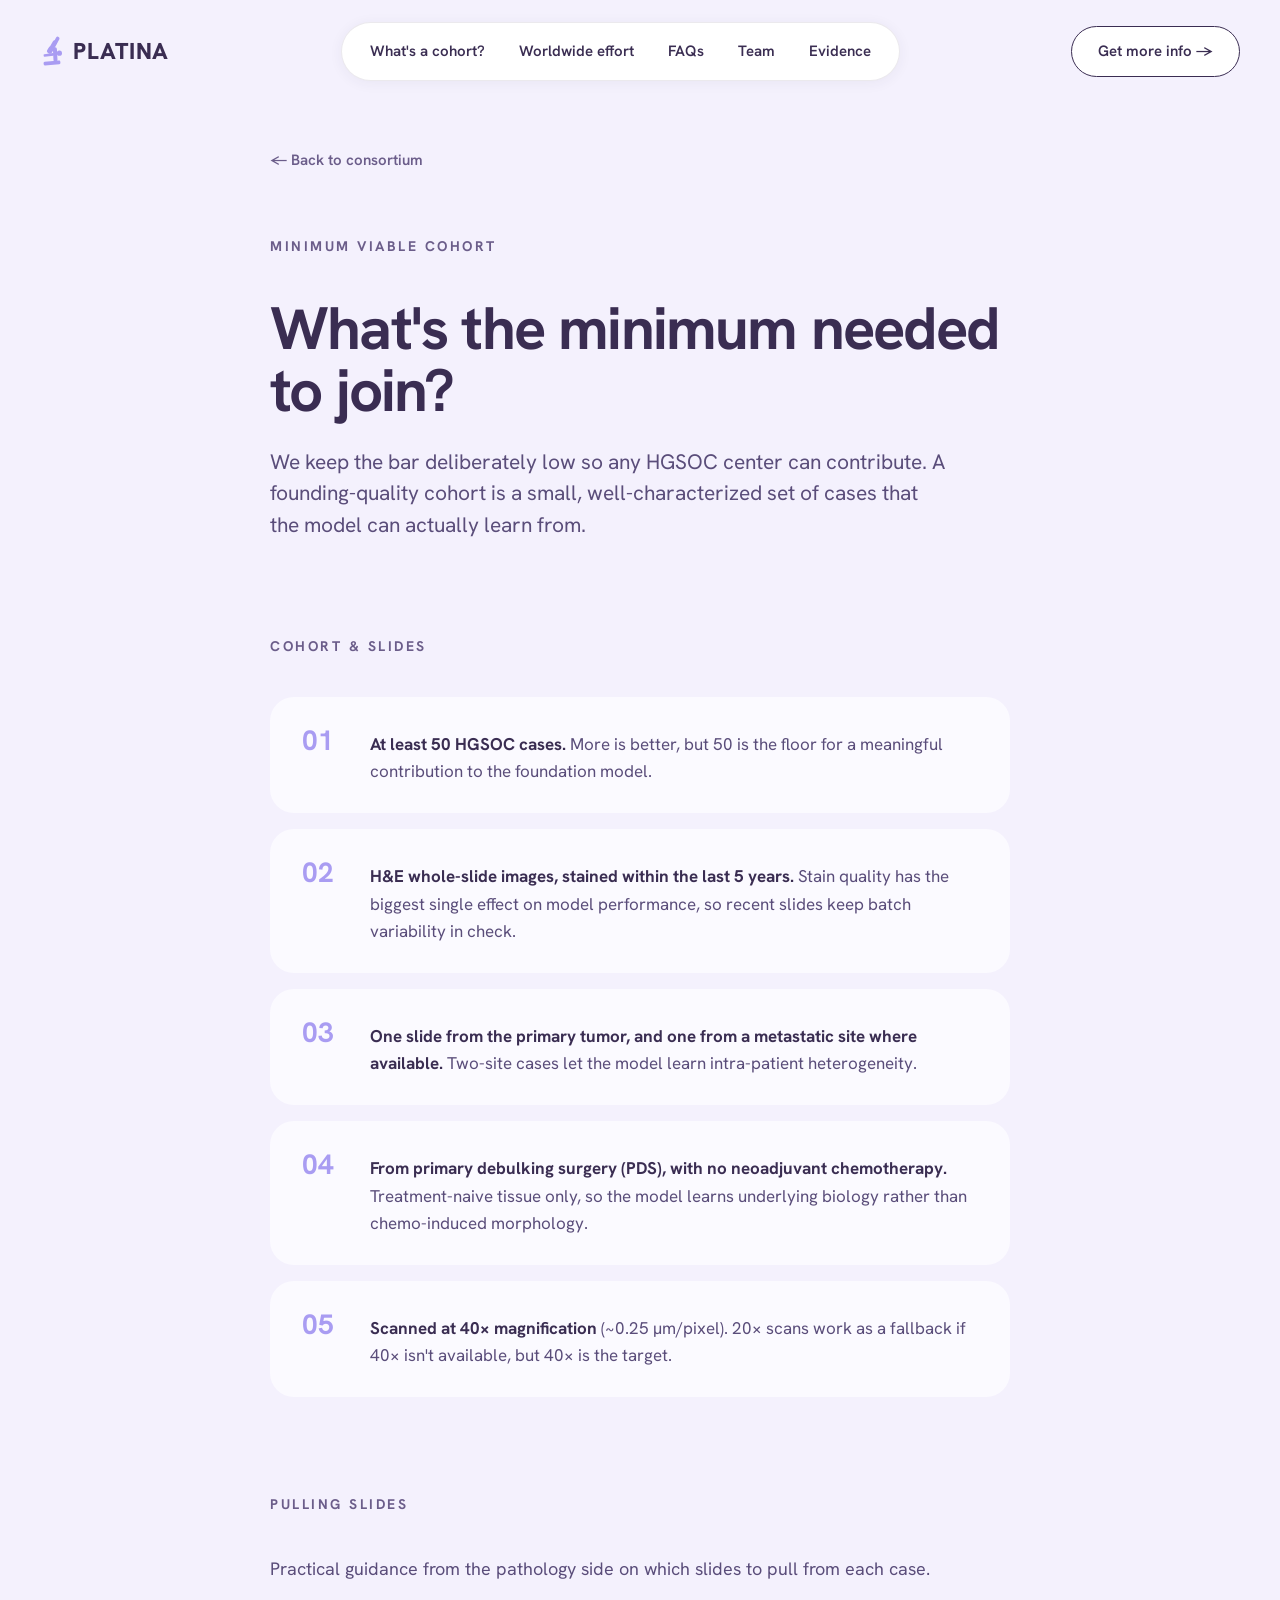
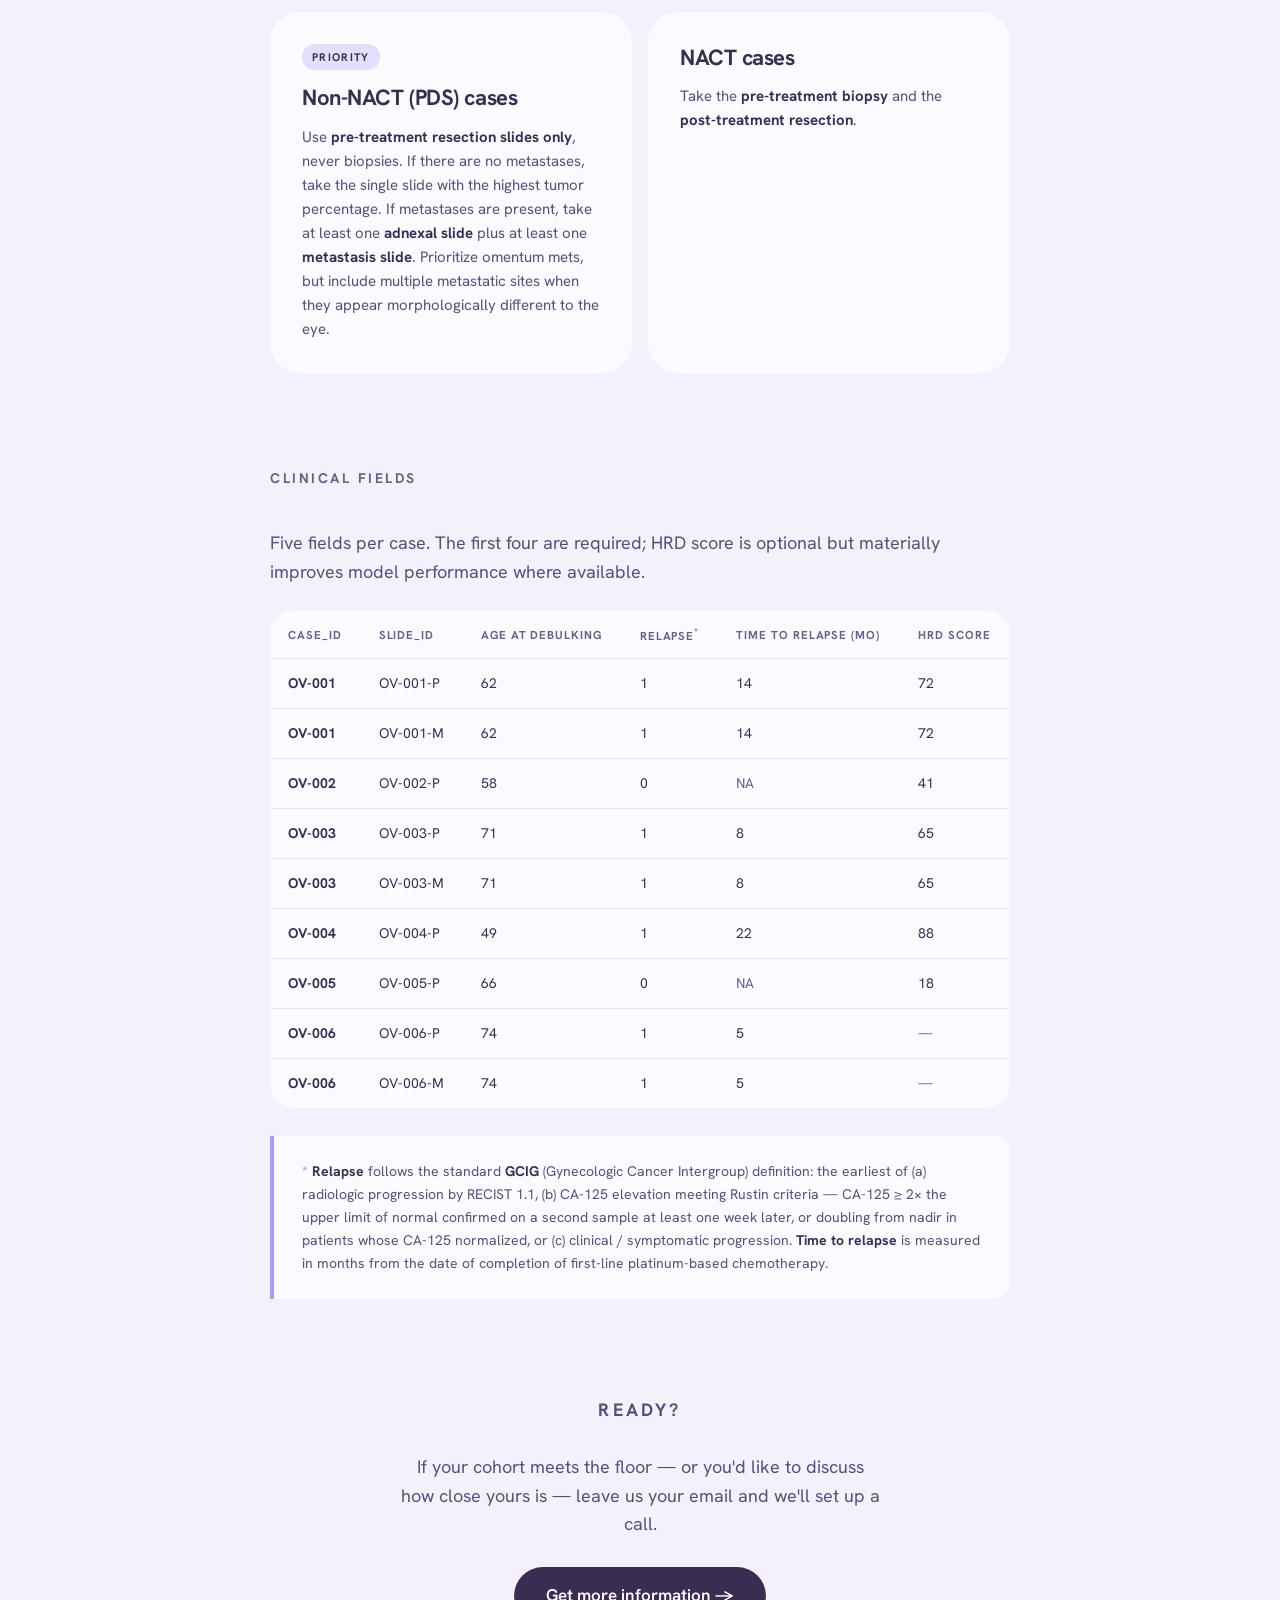
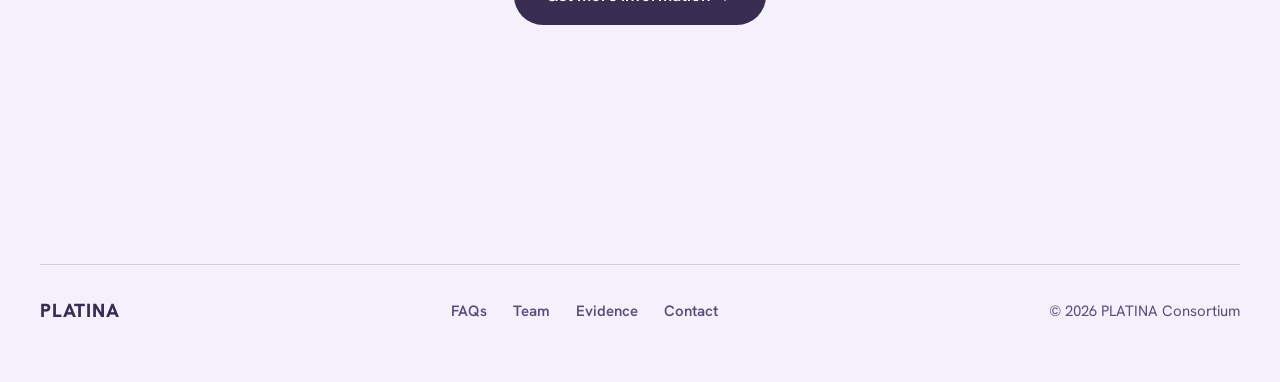
==== commit 967a2dc5: "Add microscope logo: hero wordmark, nav, favicon - White logo centered in the hero between "Unnecess" ====
--- a/cohort.html
+++ b/cohort.html
@@ -4,6 +4,7 @@
   <meta charset="UTF-8" />
   <meta name="viewport" content="width=device-width, initial-scale=1.0" />
   <title>Minimum Viable Cohort · PLATINA</title>
+  <link rel="icon" type="image/svg+xml" href="assets/logo-purple.svg">
   <link rel="preconnect" href="https://fonts.googleapis.com">
   <link rel="preconnect" href="https://fonts.gstatic.com" crossorigin>
   <link href="https://fonts.googleapis.com/css2?family=Hanken+Grotesk:wght@400;500;600;700;800&display=swap" rel="stylesheet">
@@ -187,7 +188,7 @@
   <!-- NAV -->
   <div class="top-zone">
     <header class="site-nav">
-      <a class="brand" href="index.html">PLATINA</a>
+      <a class="brand" href="index.html"><img class="brand-logo" src="assets/logo-purple.svg" alt="" aria-hidden="true">PLATINA</a>
       <nav class="nav-pill">
         <a href="cohort.html">What's a cohort?</a>
         <a href="index.html#worldwide">Worldwide effort</a>
--- a/assets/styles.css
+++ b/assets/styles.css
@@ -14,6 +14,7 @@
   --card:       #fbfaff;  /* near-white card background                      */
   --white:      #ffffff;
   --light-lav:  #cfc4f7;  /* text on dark band                              */
+  --navy:       #232a4d;  /* dark-blue section background                    */
 
   --r-pill: 999px;
   --r-chip: 20px;
@@ -33,16 +34,15 @@
 
 * { box-sizing: border-box; margin: 0; padding: 0; }
 
-html { scroll-behavior: smooth; }
+html { scroll-behavior: smooth; scroll-padding-top: 100px; overflow-x: clip; }
 
 body {
   font-family: 'Hanken Grotesk', -apple-system, BlinkMacSystemFont, sans-serif;
-  background: var(--lavender);
+  background: var(--offwhite);
   color: var(--dark);
   line-height: 1.5;
   -webkit-font-smoothing: antialiased;
   -moz-osx-font-smoothing: grayscale;
-  overflow-x: hidden;
 }
 
 ::selection { background: var(--dark-2); color: var(--light-lav); }
@@ -126,6 +126,11 @@
 /* ---------- Nav ----------------------------------------------------------- */
 
 .site-nav {
+  position: fixed;
+  top: 0;
+  left: 0;
+  right: 0;
+  z-index: 100;
   display: flex;
   align-items: center;
   justify-content: space-between;
@@ -135,11 +140,41 @@
 
 .brand {
   flex: none;
+  display: inline-flex;
+  align-items: center;
+  gap: 9px;
   font-size: 23px;
   font-weight: 800;
   letter-spacing: 0.04em;
   color: var(--dark);
   text-decoration: none;
+  transition: color 0.5s ease;
+}
+.brand-logo { height: 1.3em; width: auto; flex: none; }
+.hero-logo {
+  height: 0.82em;
+  width: auto;
+  vertical-align: middle;
+  margin: 0 0.14em;
+  position: relative;
+  top: -0.05em;
+}
+
+/* Nav adapts to the dynamic background: on the dark (navy) zone the wordmark
+   flips to white so it stays legible. The white pill + white-bg CTA already
+   stand out on every zone colour. */
+.site-nav.on-dark .brand { color: var(--white); }
+.site-nav.on-dark .nav-pill {
+  background: rgba(255,255,255,0.08);
+  border-color: rgba(255,255,255,0.22);
+  box-shadow: none;
+}
+.site-nav.on-dark .nav-pill a { color: var(--white); }
+.site-nav.on-dark .nav-pill a:hover { background: rgba(255,255,255,0.14); }
+.site-nav.on-dark .nav-cta {
+  background: transparent;
+  border-color: rgba(255,255,255,0.55);
+  color: var(--white);
 }
 
 .nav-pill {
@@ -151,6 +186,7 @@
   border-radius: var(--r-pill);
   padding: 7px 12px;
   box-shadow: var(--shadow-nav);
+  transition: background 0.5s ease, border-color 0.5s ease, box-shadow 0.5s ease;
 }
 .nav-pill a {
   padding: 10px 16px;
@@ -159,7 +195,7 @@
   font-weight: 600;
   color: var(--dark);
   text-decoration: none;
-  transition: background 0.15s ease;
+  transition: background 0.15s ease, color 0.5s ease;
 }
 .nav-pill a:hover { background: var(--offwhite); }
 
@@ -167,6 +203,8 @@
   flex: none;
   font-size: 15px;
   padding: 13px 26px;
+  transition: transform 0.15s ease, box-shadow 0.15s ease,
+              background-color 0.5s ease, border-color 0.5s ease, color 0.5s ease;
 }
 
 /* ---------- Hero ---------------------------------------------------------- */
@@ -198,6 +236,23 @@
   animation: grain 0.5s steps(2) infinite;
 }
 
+/* Reusable animated gradient panel (same look as the hero box). Pair with a
+   .hero-grain overlay child and a position:relative content wrapper. */
+.grad-panel {
+  position: relative;
+  overflow: hidden;
+  background: linear-gradient(120deg,#c7bcfb 0%,#897ae7 32%,#a99cf2 60%,#c0b2fb 100%);
+  background-size: 300% 300%;
+  animation: gradShift 16s ease infinite;
+  box-shadow: 0 22px 60px rgba(58,45,82,0.20);
+}
+
+/* Dark variant: same animation + grain, deep-purple gradient, light text.
+   Overrides only background-image so the 300% size + animation are kept. */
+.grad-panel--dark {
+  background-image: linear-gradient(120deg,#352a4f 0%,#5b4d86 30%,#2b2348 58%,#473a5e 100%);
+}
+
 .hero-inner {
   position: relative;
   z-index: 1;
@@ -277,12 +332,12 @@
 /* ---------- Rally band ---------------------------------------------------- */
 
 .rally {
-  background: var(--dark);
   border-radius: var(--r-band);
-  padding: 84px 40px;
+  padding: 92px 40px;
   text-align: center;
   color: var(--white);
 }
+.rally-inner { position: relative; z-index: 1; }
 .rally h2 {
   margin: 0;
   font-size: 56px;
@@ -342,6 +397,8 @@
   color: var(--body);
 }
 .world-map {
+  position: relative;
+  z-index: 0;            /* contain Leaflet's stacking so it stays under the nav */
   width: 100%;
   height: 520px;
   border-radius: var(--r-lg);
@@ -562,78 +619,59 @@
   margin: 0 auto;
   border-radius: var(--r-band);
   overflow: hidden;
-  isolation: isolate;
-  padding: 96px 40px 104px;
+  padding: 120px 40px 130px;
   text-align: center;
 }
-.signup-video {
-  position: absolute;
-  inset: 0;
-  width: 100%;
-  height: 100%;
-  object-fit: cover;
-  z-index: 0;
-  pointer-events: none;
-}
-.signup-fade {
-  position: absolute;
-  inset: 0;
-  z-index: 1;
-  pointer-events: none;
-  background: radial-gradient(ellipse 80% 90% at center,
-    rgba(58,45,82,0.55) 0%,
-    rgba(58,45,82,0.80) 45%,
-    rgba(58,45,82,0.94) 78%,
-    var(--dark) 100%);
-}
 .signup-content { position: relative; z-index: 2; }
-.signup-content .eyebrow { color: var(--light-lav); margin-bottom: 22px; }
+.signup-content .eyebrow { color: var(--dark); margin-bottom: 22px; }
 .signup-hook {
-  margin: 0 0 14px;
-  font-size: 48px;
-  line-height: 1.05;
+  margin: 0 0 16px;
+  font-size: 56px;
+  line-height: 1.04;
   font-weight: 700;
   letter-spacing: -0.03em;
-  color: var(--white);
+  color: var(--dark);
 }
 .signup-sub {
-  margin: 0 auto 32px;
-  max-width: 520px;
-  font-size: 19px;
+  margin: 0 auto 40px;
+  max-width: 560px;
+  font-size: 20px;
   line-height: 1.5;
-  color: var(--light-lav);
+  color: var(--dark-2);
 }
 .signup-form {
   display: flex;
-  gap: 12px;
-  max-width: 520px;
+  gap: 14px;
+  max-width: 700px;
   margin: 0 auto;
 }
 .signup-form input[type="email"] {
   flex: 1;
   font-family: inherit;
-  font-size: 16px;
-  padding: 16px 20px;
-  border: 1px solid rgba(255,255,255,0.25);
+  font-size: 19px;
+  padding: 26px 30px;
+  border: 1.5px solid rgba(58,45,82,0.22);
   border-radius: var(--r-pill);
-  background: rgba(255,255,255,0.95);
+  background: rgba(255,255,255,0.96);
   color: var(--dark);
   outline: none;
-  transition: border-color 0.15s ease;
-}
-.signup-form input[type="email"]:focus { border-color: var(--lavender); }
+  box-shadow: 0 10px 30px rgba(58,45,82,0.16);
+  transition: border-color 0.15s ease, box-shadow 0.15s ease;
+}
+.signup-form input[type="email"]:focus { border-color: var(--dark); box-shadow: 0 12px 34px rgba(58,45,82,0.24); }
 .signup-form input::placeholder { color: var(--muted); }
 .signup-form button {
   font-family: inherit;
-  font-size: 16px;
-  font-weight: 700;
-  padding: 16px 28px;
+  font-size: 19px;
+  font-weight: 700;
+  padding: 26px 38px;
   border: none;
   border-radius: var(--r-pill);
-  background: var(--lavender);
-  color: var(--dark);
+  background: var(--dark);
+  color: #ffffff;
   cursor: pointer;
   white-space: nowrap;
+  box-shadow: 0 10px 30px rgba(46,36,68,0.28);
   transition: transform 0.15s ease;
 }
 .signup-form button:hover { transform: translateY(-2px); }
@@ -641,7 +679,7 @@
   display: none;
   font-size: 22px;
   font-weight: 600;
-  color: var(--white);
+  color: var(--dark);
 }
 .signup-form.sent { display: none; }
 .signup-form.sent + .signup-thanks { display: block; }
@@ -691,7 +729,9 @@
 }
 
 @media (prefers-reduced-motion: reduce) {
-  .hero-box { animation: none; }
+  #bg-layer { transition: none; }
+  .brand { transition: none; }
+  .hero-box, .grad-panel { animation: none; }
   .hero-grain { animation: none; }
   .reveal { opacity: 1; transform: none; transition: none; }
   .reveal.in :where(.grid-3, .chip-grid, .ways-stack, .progress-stack) > * { animation: none; }
@@ -718,6 +758,147 @@
 .world-map .leaflet-popup-close-button { color: var(--light-lav); }
 
 /* ==========================================================================
+   Background zones — alternating colours with soft scroll-fade transitions
+   ========================================================================== */
+
+/* Scroll-driven background: a single fixed colour layer behind everything.
+   JS sets its colour to whichever section is crossing the viewport centre,
+   and this transition morphs the whole page background as you scroll — no
+   gradient bands baked into the document flow. */
+#bg-layer {
+  position: fixed;
+  inset: 0;
+  z-index: -1;
+  background-color: var(--offwhite);
+  transition: background-color 0.6s ease;
+}
+
+/* Zones are transparent — the #bg-layer colour shows through. The class is
+   kept only so per-theme contrast rules below can target their children. */
+.zone        { position: relative; padding-bottom: 90px; background: transparent; }
+.top-zone    { background: transparent; padding-top: 92px; }
+
+/* Dark-blue zone: lift eyebrow + recolour the dark button so it reads. */
+.zone-dark .eyebrow      { color: var(--light-lav); }
+.zone-dark .btn--dark2   { background: var(--lavender); color: var(--dark); }
+
+/* Off-white zone: cards are near-white too, so give them lift to separate. */
+.zone-light .stat-card,
+.zone-light .evidence-card,
+.zone-light .work-card,
+.zone-light .member-card,
+.zone-light .chip,
+.zone-light .way-row,
+.zone-light .therapy-card {
+  background: #ffffff;
+  box-shadow: 0 14px 40px rgba(58,45,82,0.10);
+}
+.zone-light .progress-track { background: #e7e2f8; }
+
+/* ---------- Therapy options cards (the treatment gap) --------------------- */
+.therapy-card {
+  display: flex;
+  flex-direction: column;
+  background: var(--card);
+  border-radius: var(--r-card);
+  padding: 36px 32px;
+  text-decoration: none;
+  color: inherit;
+  height: 100%;
+  transition: transform 0.15s ease, box-shadow 0.15s ease;
+}
+.therapy-card:hover { transform: translateY(-4px); box-shadow: 0 20px 48px rgba(58,45,82,0.18); }
+.therapy-tag {
+  font-size: 12.5px; font-weight: 700; letter-spacing: 0.06em; text-transform: uppercase;
+  color: var(--muted); margin-bottom: 16px;
+}
+.therapy-name {
+  margin: 0 0 14px; font-size: 22px; font-weight: 700; letter-spacing: -0.02em;
+  color: var(--dark); line-height: 1.25;
+}
+.therapy-name span { display: block; margin-top: 5px; font-size: 15px; font-weight: 600; color: var(--muted); }
+.therapy-desc { margin: 0 0 22px; font-size: 15.5px; line-height: 1.55; color: var(--muted); flex: 1; }
+.therapy-link { font-size: 15px; font-weight: 700; color: var(--dark); }
+.therapy-card:hover .therapy-link { color: var(--dark-2); }
+
+/* ---------- Bridge bar ---------------------------------------------------- */
+.bridge {
+  max-width: 1000px;
+  margin: 64px auto 0;
+  padding: 36px 44px;
+  border-radius: var(--r-card);
+  background: rgba(169,156,242,0.18);
+  text-align: center;
+  font-size: 22px;
+  line-height: 1.45;
+  font-weight: 600;
+  color: var(--dark);
+}
+.bridge strong { color: var(--dark); }
+
+/* ---------- Scroll-pinned card reveal ------------------------------------- */
+.pin { position: relative; }
+.pin-stick {
+  position: sticky;
+  top: 0;
+  min-height: 100vh;
+  display: flex;
+  flex-direction: column;
+  justify-content: center;
+  padding: 96px 0;
+}
+.pin-stick > .wrap,
+.pin-stick > .wrap-wide { width: 100%; }
+/* Cards start hidden only while JS is actively pinning (desktop + motion on). */
+.pin-ready .pin-cards > * { opacity: 0; will-change: transform, opacity; }
+.pin-off,
+.pin-off .pin-stick {
+  position: static;
+  min-height: 0;
+  height: auto !important;
+  padding: 0;
+}
+
+/* ---------- Scaling matrix (why so many cases) ---------------------------- */
+.scale-sheet {
+  position: relative;
+  margin-top: 44px;
+  border-radius: var(--r-lg);
+  background: rgba(255,255,255,0.55);
+  border: 1px solid rgba(58,45,82,0.08);
+  box-shadow: 0 14px 40px rgba(58,45,82,0.08);
+  padding: 30px 30px 26px;
+  overflow: hidden;
+}
+.scale-grid {
+  display: grid;
+  gap: 8px;
+  align-items: center;
+  -webkit-mask-image: linear-gradient(to right, #000 52%, transparent 94%), linear-gradient(to bottom, #000 56%, transparent 96%);
+  -webkit-mask-composite: source-in;
+          mask-image: linear-gradient(to right, #000 52%, transparent 94%), linear-gradient(to bottom, #000 56%, transparent 96%);
+          mask-composite: intersect;
+}
+.sg-corner {
+  font-size: 10.5px; font-weight: 700; letter-spacing: 0.04em; text-transform: uppercase;
+  color: var(--muted); display: flex; align-items: flex-end; padding-bottom: 6px;
+}
+.sg-col {
+  font-size: 12.5px; font-weight: 700; color: var(--dark);
+  display: flex; align-items: flex-end; justify-content: center; padding-bottom: 6px; white-space: nowrap;
+}
+.sg-row {
+  font-size: 12px; font-weight: 600; color: var(--muted);
+  display: flex; align-items: center; font-variant-numeric: tabular-nums; white-space: nowrap;
+}
+.sg-cell { height: 30px; border-radius: 7px; background: rgba(58,45,82,0.07); }
+.sg-cell.on { background: var(--lavender); }
+.scale-caption {
+  margin: 22px auto 0; max-width: 760px;
+  font-size: 14px; line-height: 1.5; color: var(--muted); text-align: center;
+}
+
+/* ==========================================================================
    Responsive
    ========================================================================== */
 
@@ -760,6 +941,7 @@
 
 @media (max-width: 560px) {
   .site-nav { padding: 16px 20px; }
+  .top-zone { padding-top: 72px; }
   .nav-cta { padding: 11px 18px; font-size: 14px; }
   .hero-inner h1 { font-size: clamp(40px, 12vw, 52px); }
   .stat-num, .stat-suffix { font-size: 52px; }
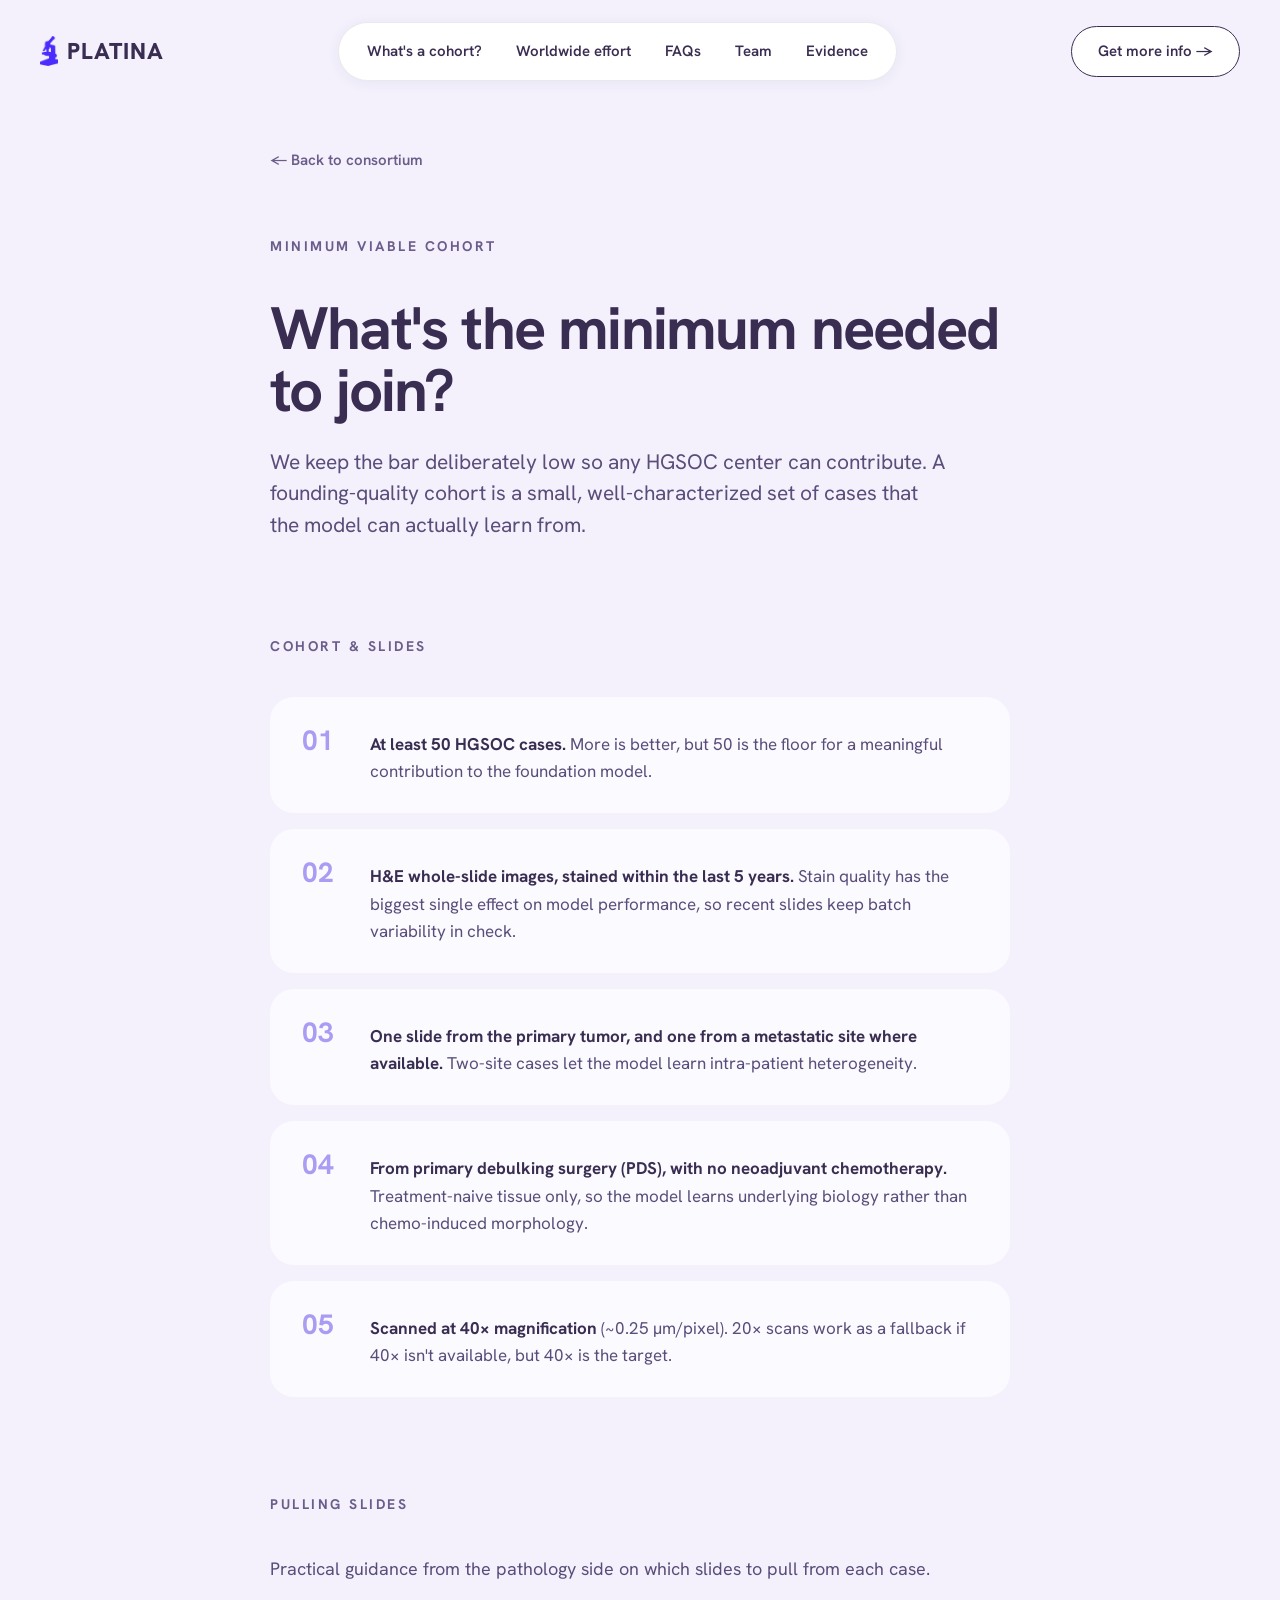
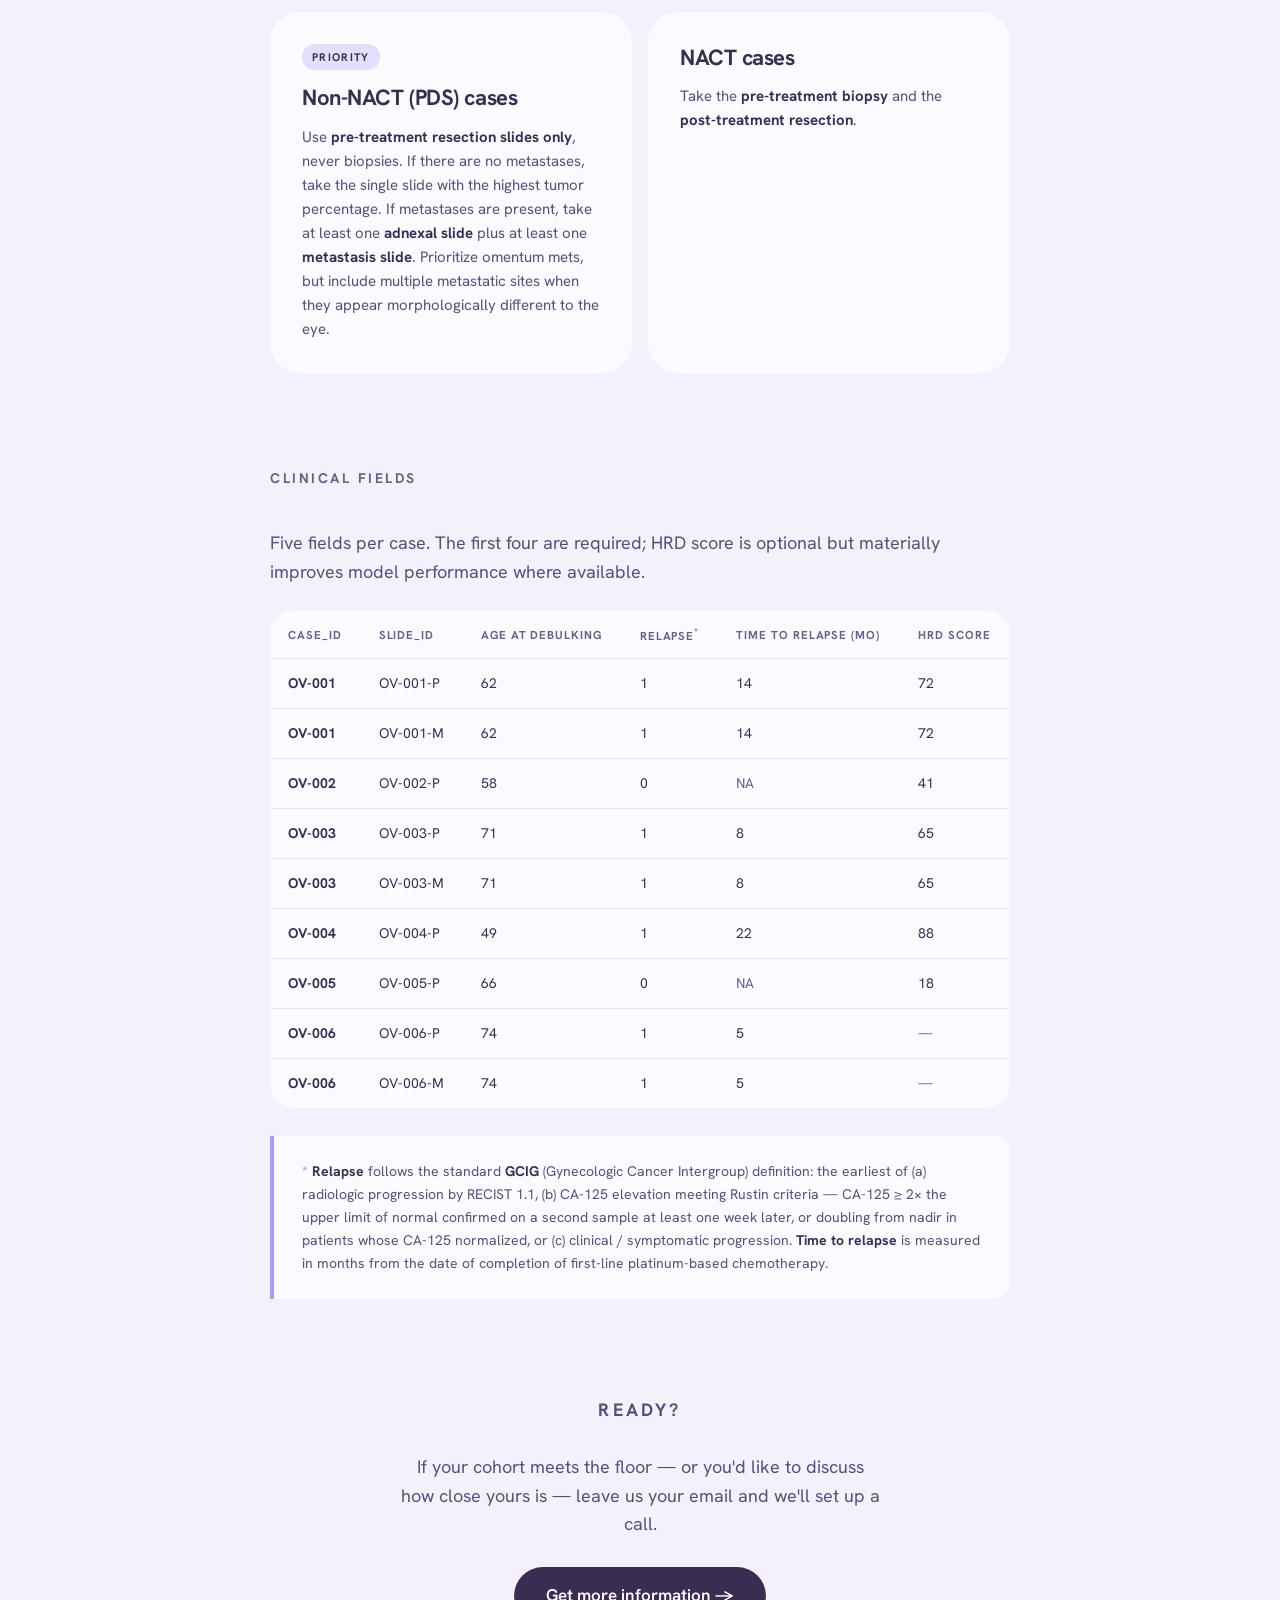
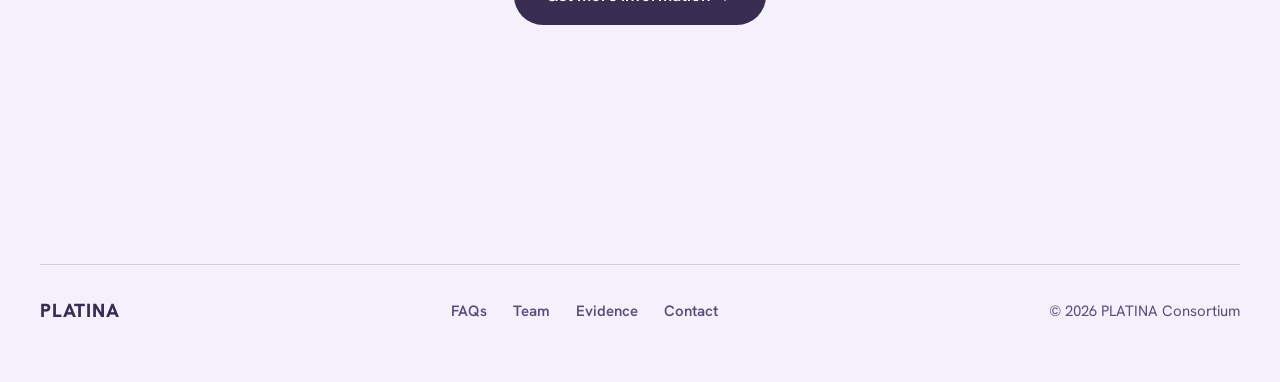
==== commit ab9e16ea: "Use the real microscope logo PNGs (replace placeholder SVGs) - Hero: white microscope (Platina 2/3.p" ====
--- a/cohort.html
+++ b/cohort.html
@@ -4,7 +4,7 @@
   <meta charset="UTF-8" />
   <meta name="viewport" content="width=device-width, initial-scale=1.0" />
   <title>Minimum Viable Cohort · PLATINA</title>
-  <link rel="icon" type="image/svg+xml" href="assets/logo-purple.svg">
+  <link rel="icon" type="image/png" href="assets/logo-purple.png">
   <link rel="preconnect" href="https://fonts.googleapis.com">
   <link rel="preconnect" href="https://fonts.gstatic.com" crossorigin>
   <link href="https://fonts.googleapis.com/css2?family=Hanken+Grotesk:wght@400;500;600;700;800&display=swap" rel="stylesheet">
@@ -188,7 +188,7 @@
   <!-- NAV -->
   <div class="top-zone">
     <header class="site-nav">
-      <a class="brand" href="index.html"><img class="brand-logo" src="assets/logo-purple.svg" alt="" aria-hidden="true">PLATINA</a>
+      <a class="brand" href="index.html"><img class="brand-logo" src="assets/logo-purple.png" alt="" aria-hidden="true">PLATINA</a>
       <nav class="nav-pill">
         <a href="cohort.html">What's a cohort?</a>
         <a href="index.html#worldwide">Worldwide effort</a>
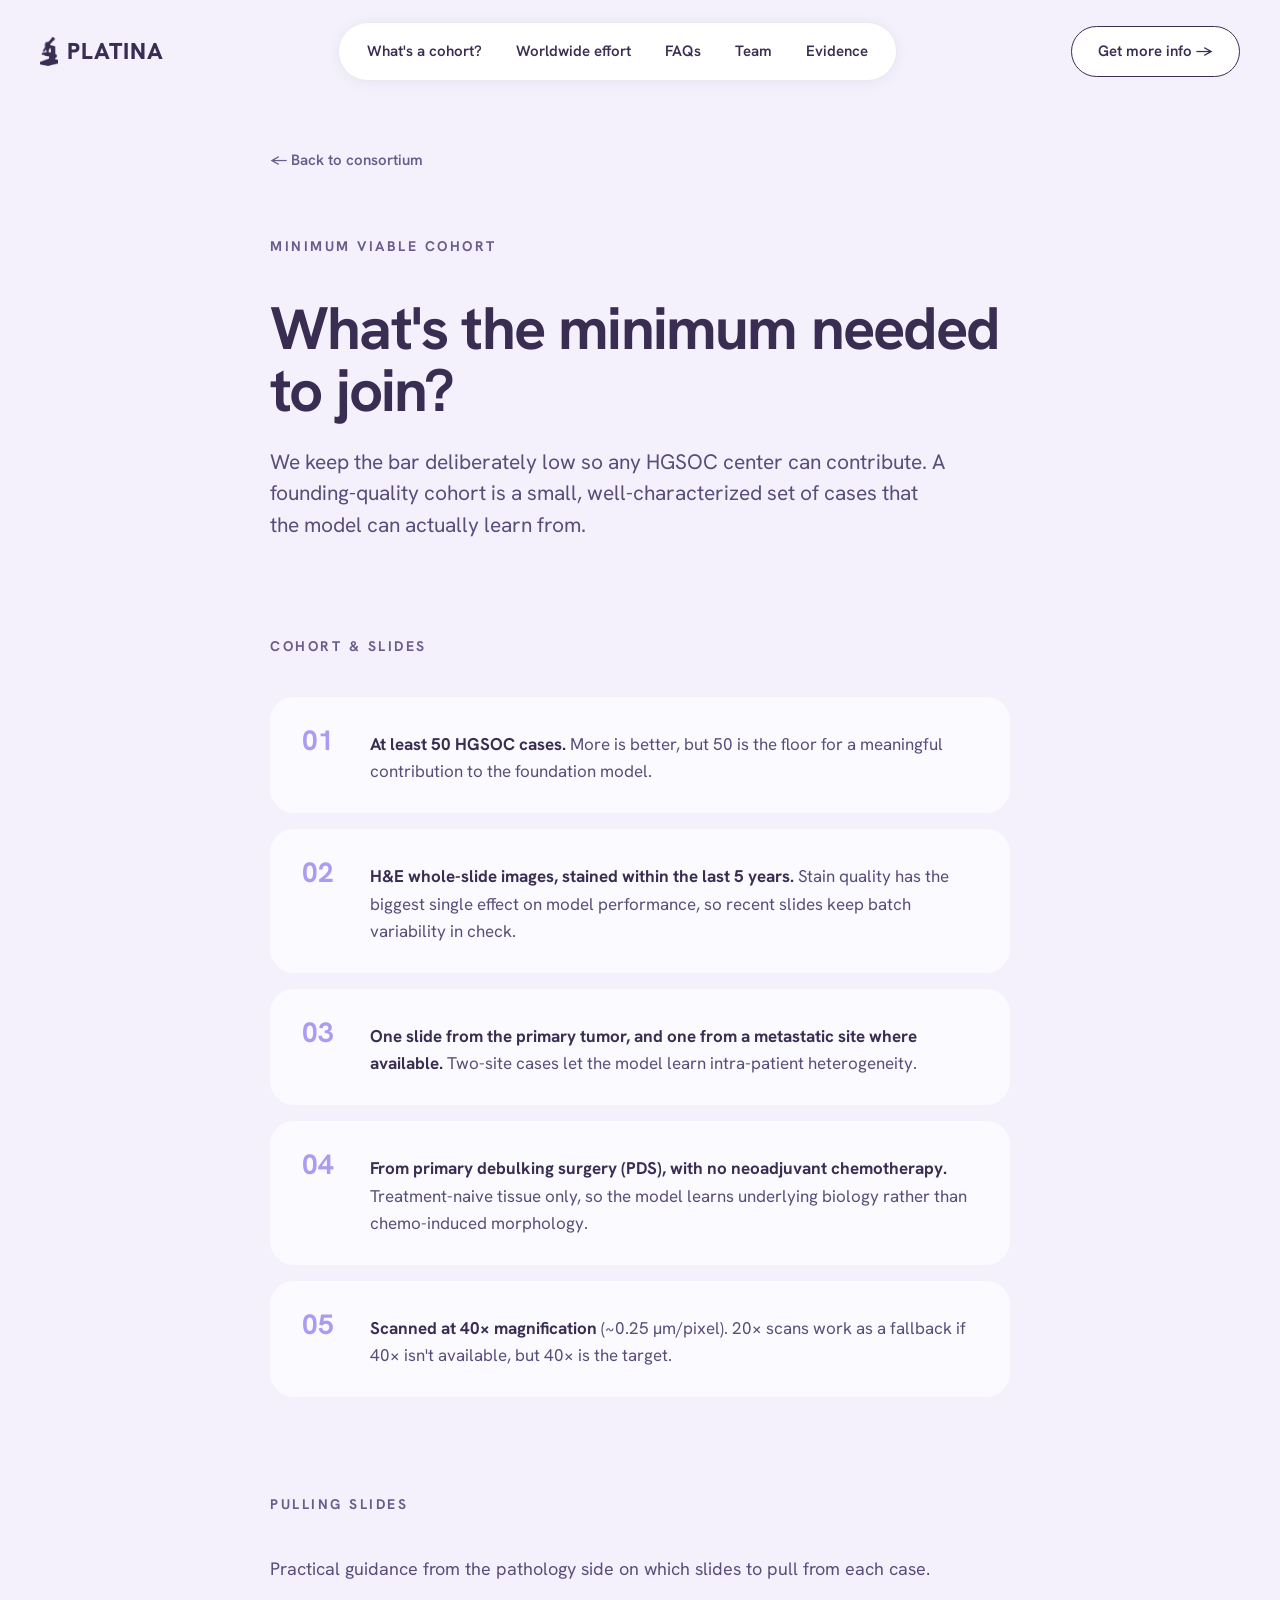
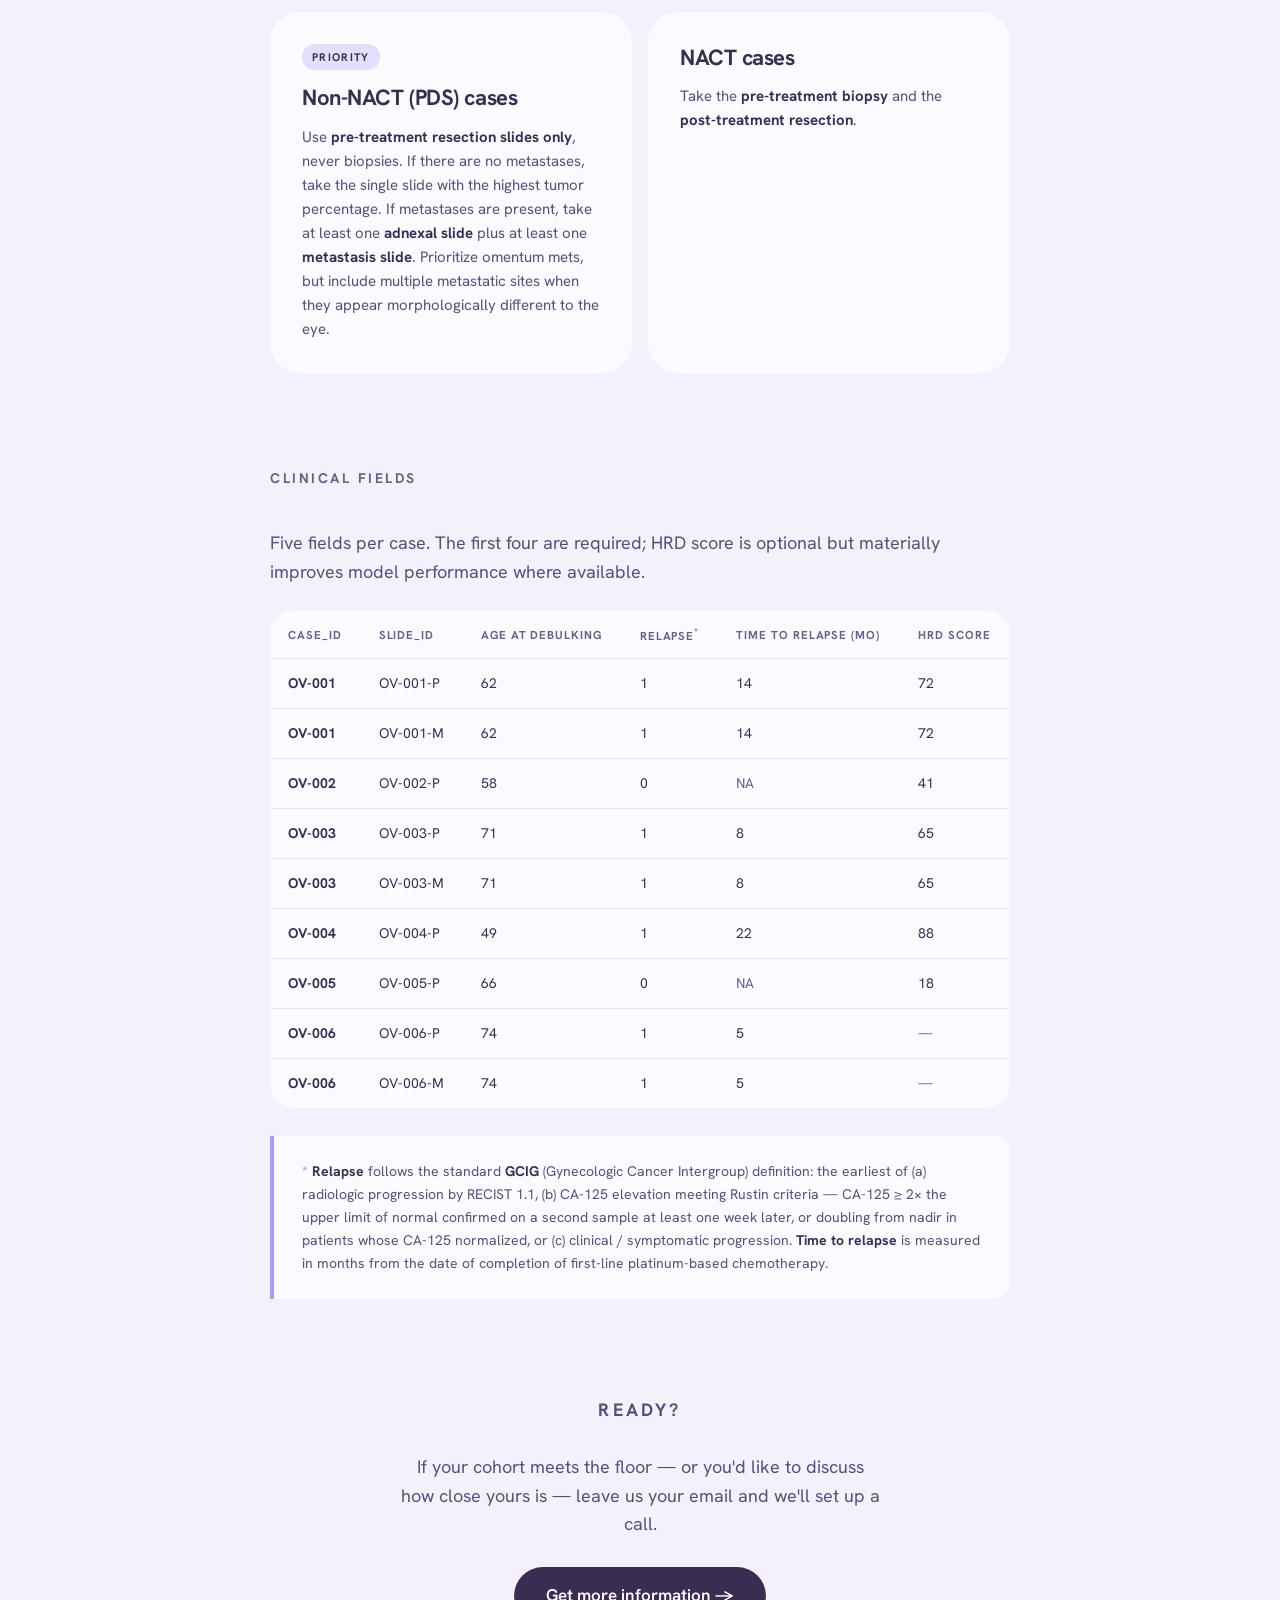
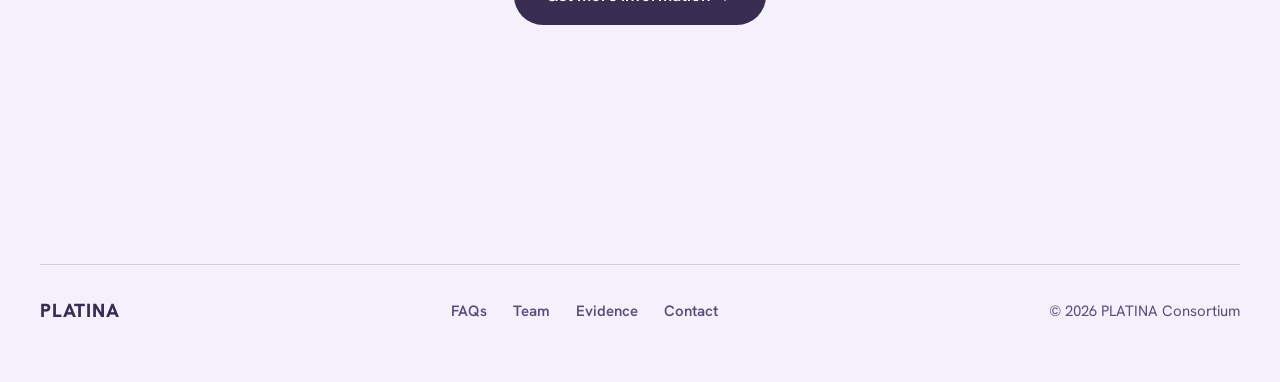
==== commit 38f8213e: "White logo in signup; dark header logo that flips on navy - Add the white microscope mark above the " ====
--- a/cohort.html
+++ b/cohort.html
@@ -188,7 +188,7 @@
   <!-- NAV -->
   <div class="top-zone">
     <header class="site-nav">
-      <a class="brand" href="index.html"><img class="brand-logo" src="assets/logo-purple.png" alt="" aria-hidden="true">PLATINA</a>
+      <a class="brand" href="index.html"><span class="brand-logo" aria-hidden="true"></span>PLATINA</a>
       <nav class="nav-pill">
         <a href="cohort.html">What's a cohort?</a>
         <a href="index.html#worldwide">Worldwide effort</a>
--- a/assets/styles.css
+++ b/assets/styles.css
@@ -150,7 +150,18 @@
   text-decoration: none;
   transition: color 0.5s ease;
 }
-.brand-logo { height: 1.3em; width: auto; flex: none; }
+.brand-logo {
+  flex: none;
+  display: inline-block;
+  height: 1.3em;
+  width: 0.8em;
+  background-color: var(--dark);
+  -webkit-mask: url("logo-white.png") center / contain no-repeat;
+          mask: url("logo-white.png") center / contain no-repeat;
+  transition: background-color 0.5s ease;
+}
+.site-nav.on-dark .brand-logo { background-color: var(--white); }
+.signup-logo { display: block; height: 60px; width: auto; margin: 0 auto 22px; }
 .hero-logo {
   height: 0.82em;
   width: auto;
@@ -229,8 +240,8 @@
 .hero-grain {
   position: absolute;
   inset: -60%;
-  background-image: url("data:image/svg+xml,%3Csvg%20xmlns=%27http://www.w3.org/2000/svg%27%20width=%27160%27%20height=%27160%27%3E%3Cfilter%20id=%27n%27%3E%3CfeTurbulence%20type=%27fractalNoise%27%20baseFrequency=%270.85%27%20numOctaves=%274%27%20stitchTiles=%27stitch%27/%3E%3C/filter%3E%3Crect%20width=%27100%25%27%20height=%27100%25%27%20filter=%27url(%23n)%27/%3E%3C/svg%3E");
-  opacity: 0.55;
+  background-image: url("data:image/svg+xml,%3Csvg%20xmlns=%27http://www.w3.org/2000/svg%27%20width=%27160%27%20height=%27160%27%3E%3Cfilter%20id=%27n%27%3E%3CfeTurbulence%20type=%27fractalNoise%27%20baseFrequency=%270.9%27%20numOctaves=%275%27%20stitchTiles=%27stitch%27/%3E%3C/filter%3E%3Crect%20width=%27100%25%27%20height=%27100%25%27%20filter=%27url(%23n)%27/%3E%3C/svg%3E");
+  opacity: 0.85;
   mix-blend-mode: overlay;
   pointer-events: none;
   animation: grain 0.5s steps(2) infinite;
